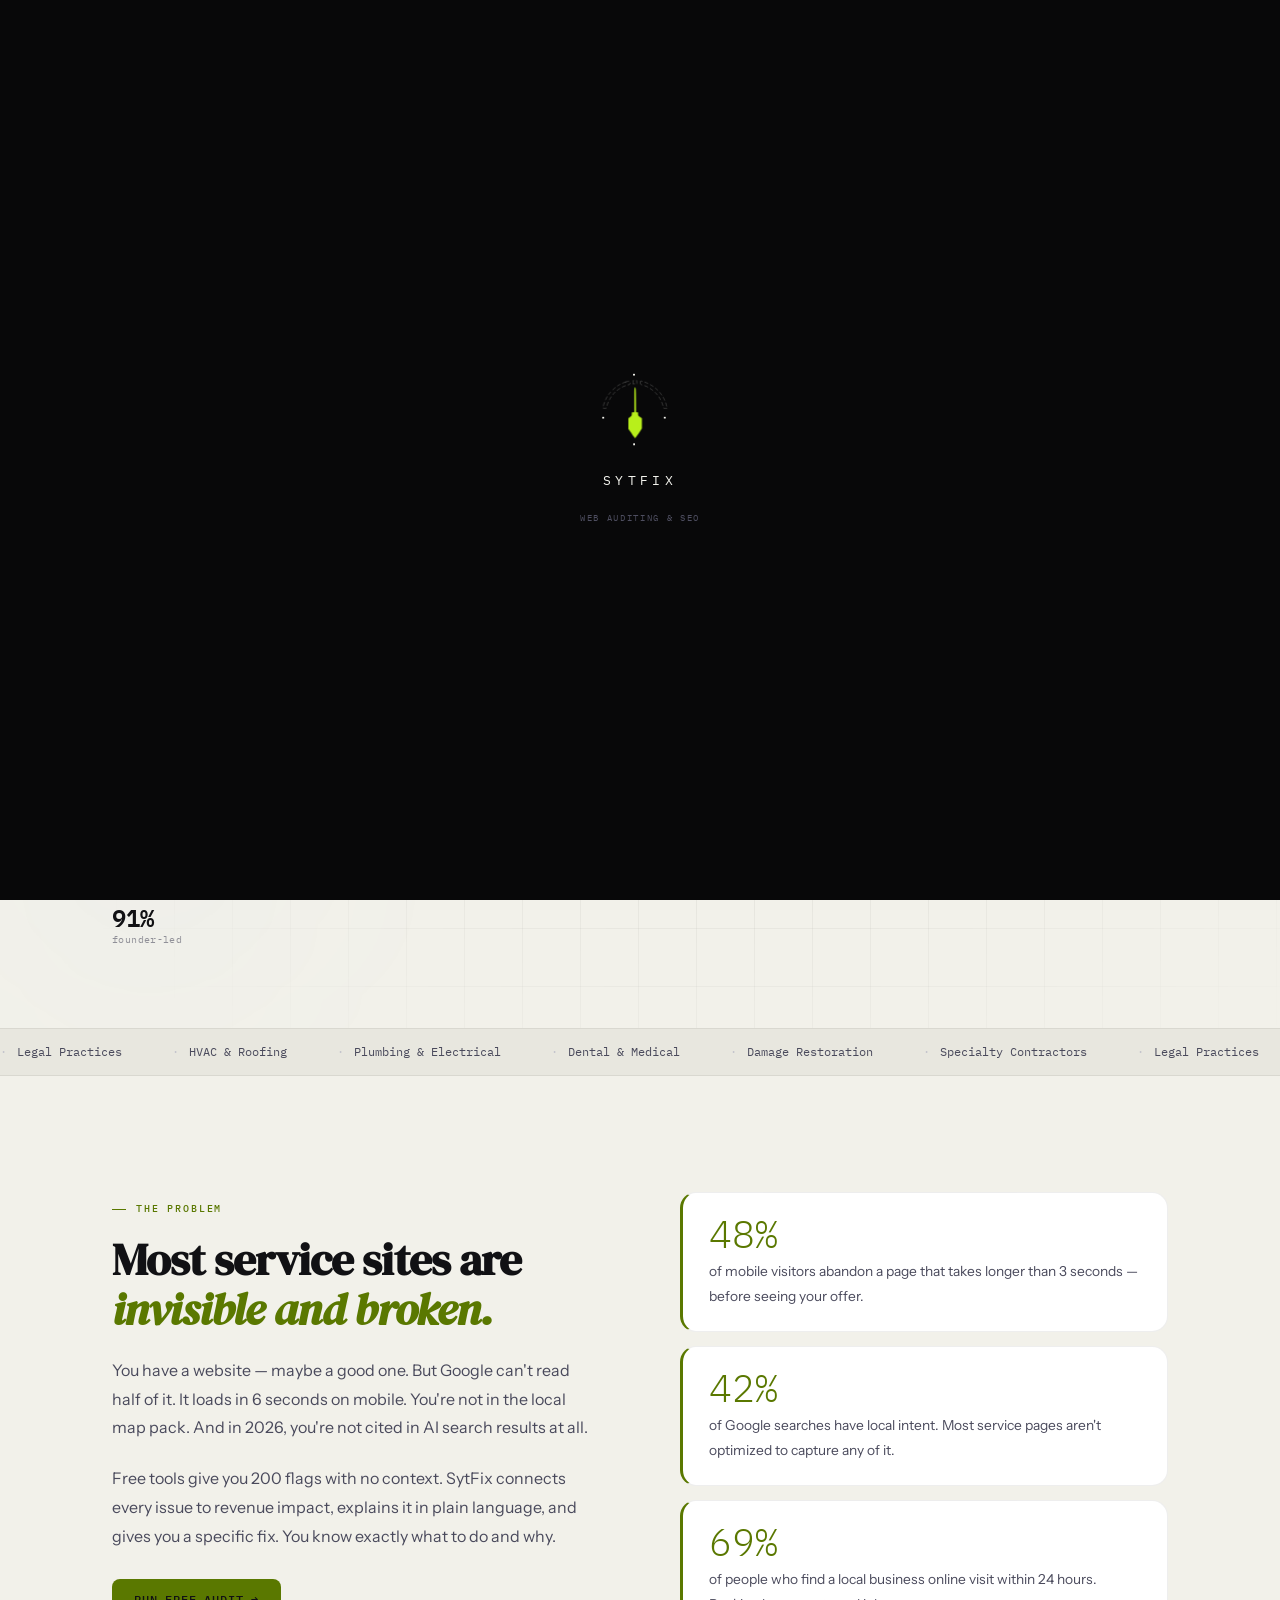
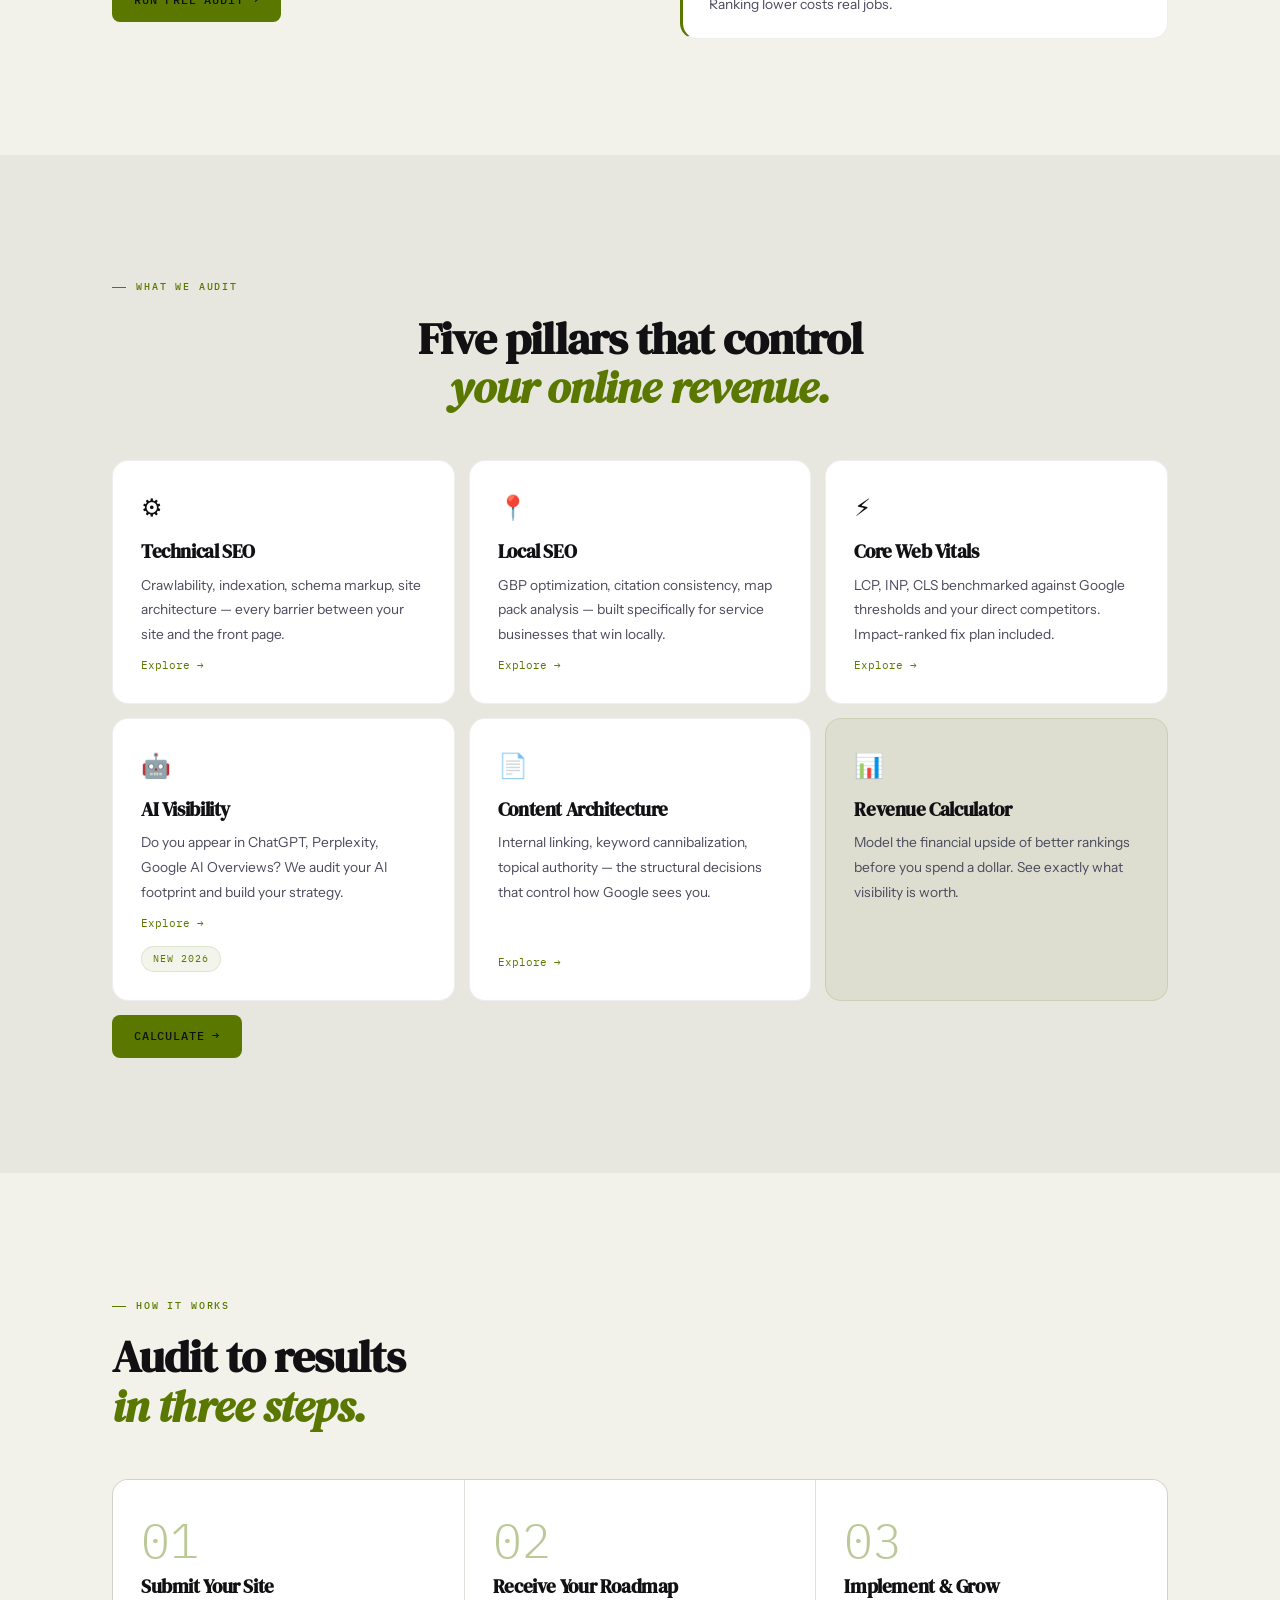
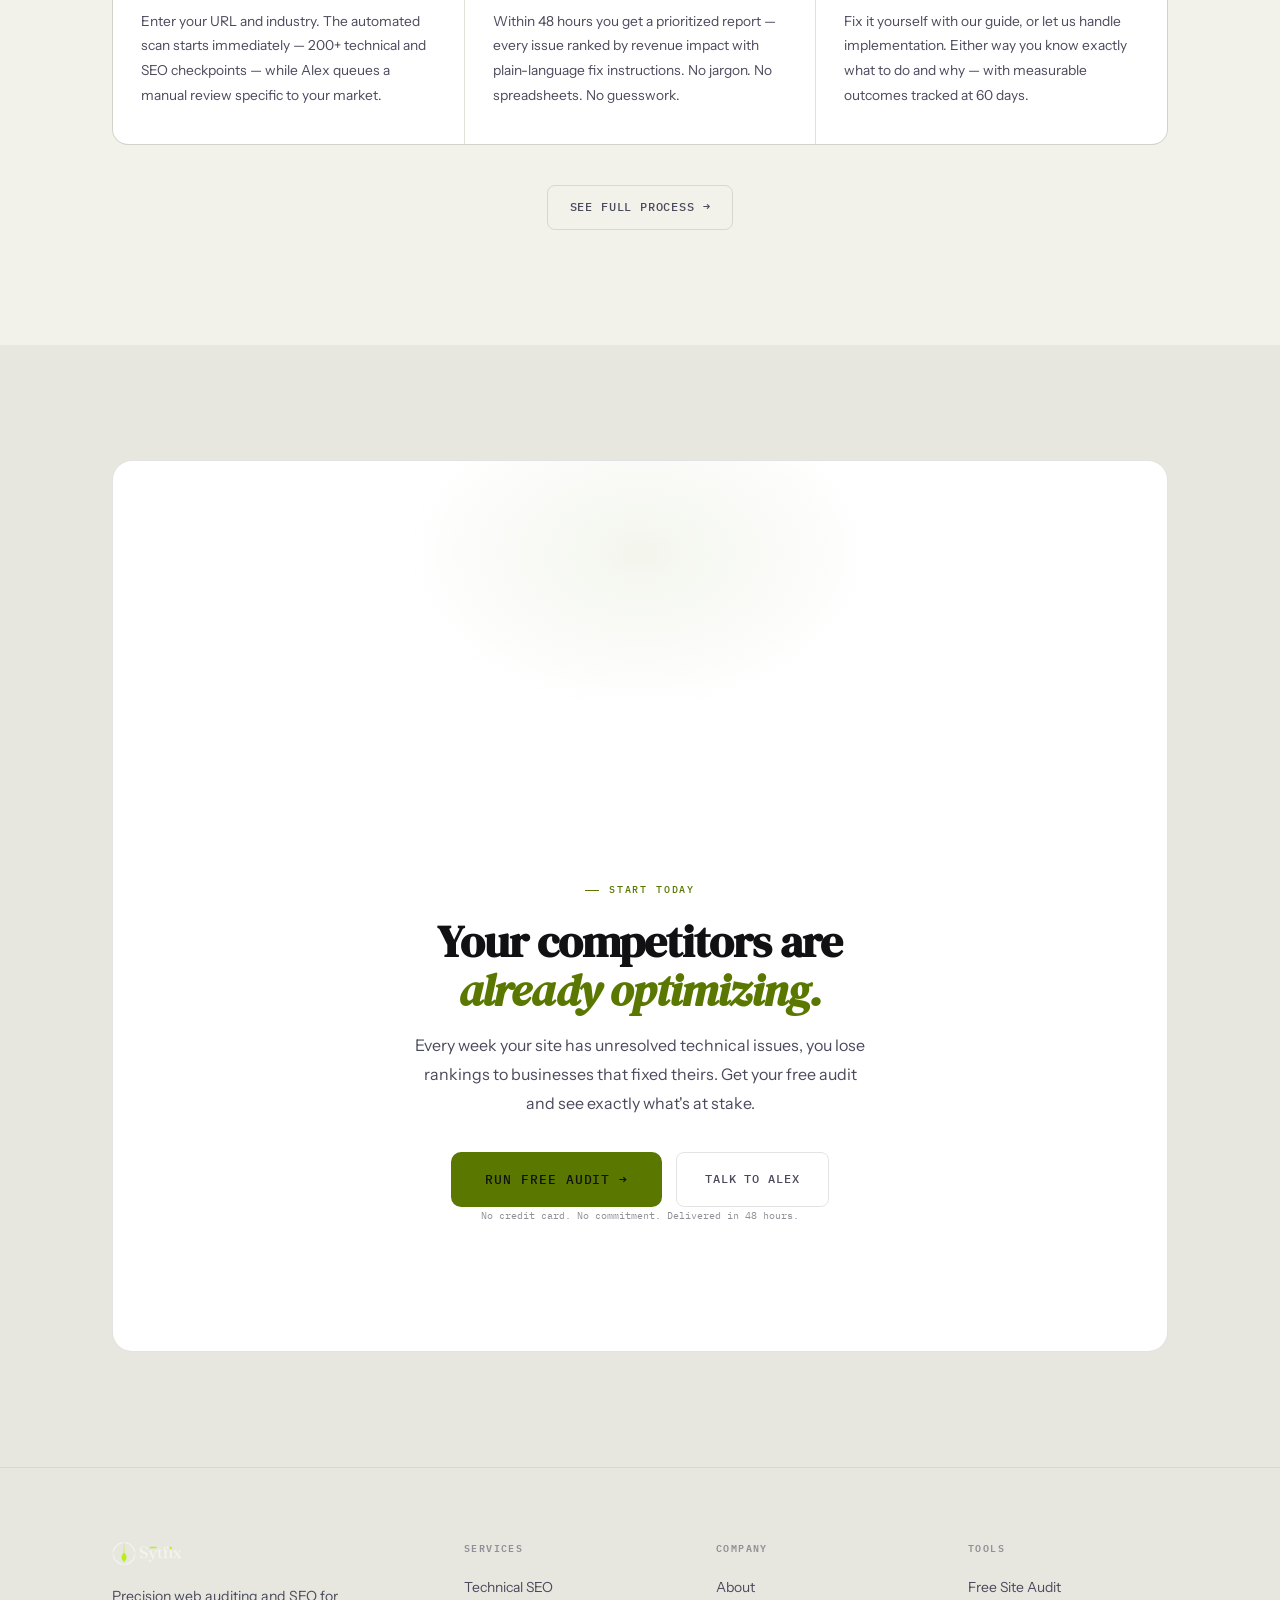
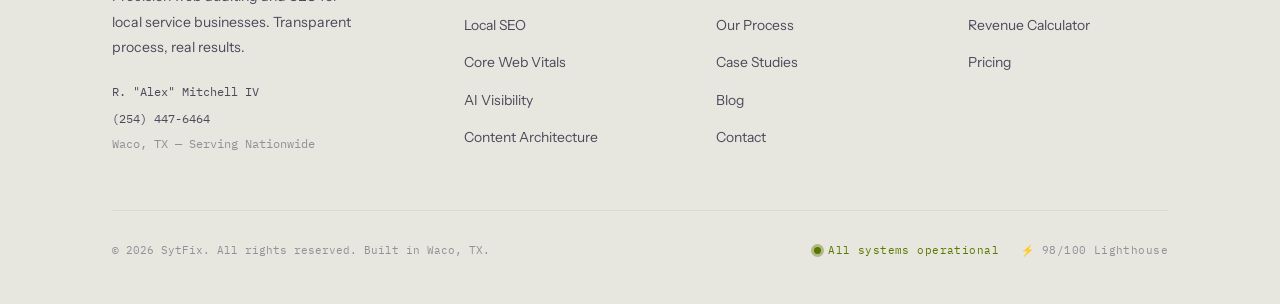
==== index.html @ 52d0ca77 "Deploy SytFix real scanner" ====
<!DOCTYPE html>
<html lang="en" data-theme="dark">
<head>
<meta charset="UTF-8">
<meta name="viewport" content="width=device-width,initial-scale=1">
<meta name="description" content="SytFix finds what's breaking your site and costing you clients. Precision web audits and local SEO for service businesses.">
<meta property="og:title" content="SytFix | Precision Web Auditing & SEO">
<meta property="og:description" content="SytFix finds what's breaking your site and costing you clients. Precision web audits and local SEO for service businesses.">
<meta property="og:type" content="website">
<title>SytFix | Precision Web Auditing & SEO</title>
<link rel="canonical" href="https://sytfix.com/">
<meta property="og:url" content="https://sytfix.com/">
<meta name="twitter:card" content="summary_large_image">
<link rel="icon" href="img/icon.svg" type="image/svg+xml">
<link rel="stylesheet" href="css/main.css?v=20260509">

<script type="application/ld+json">
{
  "@context": "https://schema.org",
  "@type": "ProfessionalService",
  "name": "SytFix",
  "url": "https://sytfix.com/",
  "logo": "https://sytfix.com/img/logo.svg",
  "image": "https://sytfix.com/img/logo.svg",
  "email": "alex@sytfix.com",
  "telephone": "+1-254-447-6464",
  "founder": {"@type":"Person","name":"R. Alex Mitchell IV"},
  "areaServed": [{"@type":"City","name":"Waco"},{"@type":"Country","name":"United States"}],
  "address": {"@type":"PostalAddress","addressLocality":"Waco","addressRegion":"TX","addressCountry":"US"},
  "priceRange": "$$",
  "sameAs": [],
  "knowsAbout": ["Technical SEO", "Core Web Vitals", "Local SEO", "AI search visibility", "Schema markup", "Website audits"],
  "hasOfferCatalog": {
    "@type": "OfferCatalog",
    "name": "SytFix Audit Services",
    "itemListElement": [
      {"@type":"Offer","itemOffered":{"@type":"Service","name":"Technical SEO Audit"}},
      {"@type":"Offer","itemOffered":{"@type":"Service","name":"Local SEO Audit"}},
      {"@type":"Offer","itemOffered":{"@type":"Service","name":"Core Web Vitals Optimization"}},
      {"@type":"Offer","itemOffered":{"@type":"Service","name":"AI Visibility Audit"}}
    ]
  }
}
</script>
</head>
<body>
<div id="sf-loader" aria-hidden="true">
  <svg class="ld-svg" viewBox="75 215 185 175" xmlns="http://www.w3.org/2000/svg">
    <g transform="translate(0,600) scale(0.1,-0.1)">
      <path class="ld-arc" fill="#F4F4EE" d="M1510 3680 l0 -40 45 0 45 0 0 40 0 40 -45 0 -45 0 0 -40z"/>
      <path class="ld-arc" fill="#F4F4EE" d="M1335 3686 c-131 -42 -212 -92 -315 -196 -79 -78 -104 -111 -142 -185 -45 -89 -78 -183 -78 -224 0 -18 6 -21 39 -21 37 0 39 2 46 38 19 106 118 277 204 355 86 78 199 139 309 167 41 10 42 12 42 50 0 48 -5 49 -105 16z"/>
      <path class="ld-arc" fill="#F4F4EE" d="M1682 3669 c3 -41 3 -42 57 -56 139 -35 300 -153 384 -281 47 -71 91 -172 102 -234 7 -37 8 -38 50 -38 l43 0 -13 58 c-62 263 -260 477 -527 568 -97 33 -100 32 -96 -17z"/>
      <rect class="ld-tick" fill="#F4F4EE" x="780" y="2820" width="45" height="40"/>
      <rect class="ld-tick" fill="#F4F4EE" x="2240" y="2821" width="45" height="39"/>
      <rect class="ld-tick" fill="#F4F4EE" x="1510" y="3840" width="45" height="40"/>
      <rect class="ld-tick" fill="#F4F4EE" x="1514" y="2186" width="42" height="46"/>
      <path class="ld-bob" fill="#B8EF1B" d="M1540 3266 l0 -296 -30 0 c-29 0 -30 -2 -30 -44 0 -39 -4 -46 -40 -71 l-40 -28 0 -128 0 -128 76 -108 c41 -59 78 -109 82 -110 4 -1 42 50 85 114 l77 116 0 121 0 121 -45 30 c-41 28 -45 33 -45 73 0 38 -2 42 -25 42 l-25 0 -2 292 c-3 270 -4 293 -20 296 -17 3 -18 -16 -18 -292z"/>
    </g>
  </svg>
  <p class="ld-name">SytFix</p>
  <p class="ld-tag">Web Auditing &amp; SEO</p>
</div>
<div id="sf-bar"></div>
<nav class="nav" role="navigation" aria-label="Main navigation">
  <div class="nav-bg"></div>
  <div class="nav-in">
    <a href="index.html" class="nav-logo" aria-label="SytFix home">
      <img src="img/logo.svg" alt="SytFix" class="nav-logo-img">
    </a>
    <ul class="nav-links" role="list">
      <li><a href="services.html" class="">Services</a></li>
      <li><a href="process.html" class="">Process</a></li>
      <li><a href="case-studies.html" class="">Case Studies</a></li>
      <li><a href="pricing.html" class="">Pricing</a></li>
      <li><a href="blog.html" class="">Blog</a></li>
      <li><a href="about.html" class="">About</a></li>
    </ul>
    <div class="nav-cta">
      <button class="theme-btn" aria-label="Toggle theme">☀</button>
      <a href="audit.html" class="btn btn-p">Free Audit →</a>
      <button class="burger" aria-label="Open menu" aria-expanded="false">
        <span></span><span></span><span></span>
      </button>
    </div>
  </div>
</nav>
<div class="nav-mob" role="menu">
  <a href="services.html">Services</a>
  <a href="process.html">Process</a>
  <a href="case-studies.html">Case Studies</a>
  <a href="pricing.html">Pricing</a>
  <a href="blog.html">Blog</a>
  <a href="about.html">About</a>
  <a href="contact.html">Contact</a>
  <div class="mob-cta">
    <a href="audit.html" class="btn btn-p btn-lg" style="width:100%;justify-content:center">Run Free Audit →</a>
  </div>
</div>

<section class="hero" aria-label="Hero">
  <div class="hero-grid" aria-hidden="true"></div>
  <div class="hero-blobs" aria-hidden="true"><div class="blob blob1"></div><div class="blob blob2"></div></div>
  <div class="wrap">
    <div class="hero-inner">
      <div class="hero-content">
        <div class="hero-kicker reveal">Web Auditing &amp; SEO Optimization</div>
        <h1 class="reveal d1">Your site is losing<br><em data-scramble data-text="clients every day.">clients every day.</em></h1>
        <p class="hero-body reveal d2">SytFix finds the technical failures, ranking gaps, and AI visibility blind spots costing local service businesses clients — then maps every issue directly to lost revenue. No spreadsheets. No jargon. A clear fix roadmap.</p>
        <div class="hero-ctas reveal d3">
          <a href="audit.html" class="btn btn-p btn-xl">Run Free Audit →</a>
          <a href="calculator.html" class="btn btn-g btn-lg">Calculate My ROI</a>
        </div>
        <div class="hero-nudge reveal d3"><span class="dot-live"></span>No credit card &nbsp;·&nbsp; Takes 2 minutes &nbsp;·&nbsp; Real analysis</div>
        <div class="hero-stats reveal d4">
          <div class="stat-item">
            <span class="stat-n" data-counter data-target="200" data-suffix="+">200+</span>
            <span class="stat-l">audit checkpoints</span>
          </div>
          <div class="stat-sep" aria-hidden="true"></div>
          <div class="stat-item"><span class="stat-n">48hr</span><span class="stat-l">report delivery</span></div>
          <div class="stat-sep" aria-hidden="true"></div>
          <div class="stat-item"><span class="stat-n">6</span><span class="stat-l">industries served</span></div>
          <div class="stat-sep" aria-hidden="true"></div>
          <div class="stat-item">
            <span class="stat-n" data-counter data-target="100" data-suffix="%">100%</span>
            <span class="stat-l">founder-led</span>
          </div>
        </div>
      </div>
      <div class="hero-visual">
        <div class="audit-preview-card">
          <div class="apc-label">What we check</div>
          <div class="apc-grid">
            <div class="apc-item"><span class="apc-icon">⚡</span><span>Page speed &amp; Core Web Vitals</span></div>
            <div class="apc-item"><span class="apc-icon">🔍</span><span>Technical SEO &amp; crawlability</span></div>
            <div class="apc-item"><span class="apc-icon">📍</span><span>Local SEO signals</span></div>
            <div class="apc-item"><span class="apc-icon">🤖</span><span>AI search visibility</span></div>
            <div class="apc-item"><span class="apc-icon">🏷</span><span>Schema markup</span></div>
            <div class="apc-item"><span class="apc-icon">📱</span><span>Mobile usability</span></div>
            <div class="apc-item"><span class="apc-icon">🔒</span><span>Security headers</span></div>
            <div class="apc-item"><span class="apc-icon">🗺</span><span>Sitemap &amp; robots.txt</span></div>
          </div>
          <a href="audit.html" class="btn btn-p" style="width:100%;justify-content:center;margin-top:6px">Run your free audit →</a>
        </div>
      </div>
    </div>
  </div>
</section>

<div class="trust-bar" aria-label="Industries served">
  <div class="trust-track" aria-hidden="true">
    <div class="trust-set">
      <span class="trust-item">Legal Practices</span><span class="trust-item">HVAC &amp; Roofing</span>
      <span class="trust-item">Plumbing &amp; Electrical</span><span class="trust-item">Dental &amp; Medical</span>
      <span class="trust-item">Damage Restoration</span><span class="trust-item">Specialty Contractors</span>
    </div>
    <div class="trust-set" aria-hidden="true">
      <span class="trust-item">Legal Practices</span><span class="trust-item">HVAC &amp; Roofing</span>
      <span class="trust-item">Plumbing &amp; Electrical</span><span class="trust-item">Dental &amp; Medical</span>
      <span class="trust-item">Damage Restoration</span><span class="trust-item">Specialty Contractors</span>
    </div>
  </div>
</div>

<section class="section">
  <div class="wrap">
    <div class="problem-grid">
      <div>
        <div class="eyebrow reveal">The Problem</div>
        <h2 class="reveal d1">Most service sites are<br><em>invisible and broken.</em></h2>
        <p class="reveal d2" style="margin:22px 0">You have a website — maybe a good one. But Google can't read half of it. It loads in 6 seconds on mobile. You're not in the local map pack. And in 2026, you're not cited in AI search results at all.</p>
        <p class="reveal d2">Free tools give you 200 flags with no context. SytFix connects every issue to revenue impact, explains it in plain language, and gives you a specific fix. You know exactly what to do and why.</p>
        <a href="audit.html" class="btn btn-p" style="margin-top:28px" class="reveal d3">Run Free Audit →</a>
      </div>
      <div class="prob-stats">
        <div class="stat-card reveal"><span class="stat-big" data-counter data-target="53" data-suffix="%">53%</span><p>of mobile visitors abandon a page that takes longer than 3 seconds — before seeing your offer.</p></div>
        <div class="stat-card reveal d1"><span class="stat-big" data-counter data-target="46" data-suffix="%">46%</span><p>of Google searches have local intent. Most service pages aren't optimized to capture any of it.</p></div>
        <div class="stat-card reveal d2"><span class="stat-big" data-counter data-target="76" data-suffix="%">76%</span><p>of people who find a local business online visit within 24 hours. Ranking lower costs real jobs.</p></div>
      </div>
    </div>
  </div>
</section>

<section class="section section-alt">
  <div class="wrap">
    <div class="eyebrow reveal" style="justify-content:center">What We Audit</div>
    <h2 class="reveal d1" style="text-align:center;max-width:540px;margin:0 auto 48px">Five pillars that control<br><em>your online revenue.</em></h2>
    <div class="svc-grid">
      <a href="services.html#technical" class="svc-card reveal"><div class="svc-icon">⚙</div><h3>Technical SEO</h3><p>Crawlability, indexation, schema markup, site architecture — every barrier between your site and the front page.</p><span class="svc-arrow">Explore →</span></a>
      <a href="services.html#local" class="svc-card reveal d1"><div class="svc-icon">📍</div><h3>Local SEO</h3><p>GBP optimization, citation consistency, map pack analysis — built specifically for service businesses that win locally.</p><span class="svc-arrow">Explore →</span></a>
      <a href="services.html#cwv" class="svc-card reveal d2"><div class="svc-icon">⚡</div><h3>Core Web Vitals</h3><p>LCP, INP, CLS benchmarked against Google thresholds and your direct competitors. Impact-ranked fix plan included.</p><span class="svc-arrow">Explore →</span></a>
      <a href="services.html#ai" class="svc-card reveal d1"><div class="svc-icon">🤖</div><h3>AI Visibility</h3><p>Do you appear in ChatGPT, Perplexity, Google AI Overviews? We audit your AI footprint and build your strategy.</p><span class="svc-arrow">Explore →</span><span class="tag" style="margin-top:4px;width:fit-content">New 2026</span></a>
      <a href="services.html#content" class="svc-card reveal d2"><div class="svc-icon">📄</div><h3>Content Architecture</h3><p>Internal linking, keyword cannibalization, topical authority — the structural decisions that control how Google sees you.</p><span class="svc-arrow">Explore →</span></a>
      <a href="calculator.html" class="svc-card svc-card-cta reveal d3"><div class="svc-icon">📊</div><h3>Revenue Calculator</h3><p>Model the financial upside of better rankings before you spend a dollar. See exactly what visibility is worth.</p><a href="calculator.html" class="btn btn-p" style="margin-top:auto;width:fit-content">Calculate →</a></a>
    </div>
  </div>
</section>

<section class="section">
  <div class="wrap">
    <div class="eyebrow reveal">How It Works</div>
    <h2 class="reveal d1" style="margin-bottom:48px">Audit to results<br><em>in three steps.</em></h2>
    <div class="proc-grid">
      <div class="proc-step reveal"><div class="proc-n">01</div><h3>Submit Your Site</h3><p>Enter your URL and industry. The automated scan starts immediately — 200+ technical and SEO checkpoints — while Alex queues a manual review specific to your market.</p></div>
      <div class="proc-step reveal d1"><div class="proc-n">02</div><h3>Receive Your Roadmap</h3><p>Within 48 hours you get a prioritized report — every issue ranked by revenue impact with plain-language fix instructions. No jargon. No spreadsheets. No guesswork.</p></div>
      <div class="proc-step reveal d2"><div class="proc-n">03</div><h3>Implement &amp; Grow</h3><p>Fix it yourself with our guide, or let us handle implementation. Either way you know exactly what to do and why — with measurable outcomes tracked at 60 days.</p></div>
    </div>
    <div style="text-align:center;margin-top:40px"><a href="process.html" class="btn btn-g reveal">See Full Process →</a></div>
  </div>
</section>

<section class="section section-alt">
  <div class="wrap">
    <div class="cta-block reveal">
      <div class="cta-glow" aria-hidden="true"></div>
      <div class="eyebrow" style="justify-content:center">Start Today</div>
      <h2>Your competitors are<br><em>already optimizing.</em></h2>
      <p>Every week your site has unresolved technical issues, you lose rankings to businesses that fixed theirs. Get your free audit and see exactly what's at stake.</p>
      <div class="cta-btns">
        <a href="audit.html" class="btn btn-p btn-xl">Run Free Audit →</a>
        <a href="contact.html" class="btn btn-g btn-lg">Talk to Alex</a>
      </div>
      <p class="cta-fine">No credit card. No commitment. Delivered in 48 hours.</p>
    </div>
  </div>
</section>
<footer class="footer">
  <div class="wrap">
    <div class="footer-grid">
      <div>
        <img src="img/logo.svg" alt="SytFix" class="footer-logo">
        <p class="footer-tagline">Precision web auditing and SEO for local service businesses. Transparent process, real results.</p>
        <div class="footer-contact">
          <span>R. "Alex" Mitchell IV</span>
          <a href="tel:2544476464">(254) 447-6464</a>
          <span style="font-size:.72rem;color:var(--t3)">Waco, TX — Serving Nationwide</span>
        </div>
      </div>
      <div class="footer-col">
        <h5>Services</h5>
        <ul>
          <li><a href="services.html#technical">Technical SEO</a></li>
          <li><a href="services.html#local">Local SEO</a></li>
          <li><a href="services.html#cwv">Core Web Vitals</a></li>
          <li><a href="services.html#ai">AI Visibility</a></li>
          <li><a href="services.html#content">Content Architecture</a></li>
        </ul>
      </div>
      <div class="footer-col">
        <h5>Company</h5>
        <ul>
          <li><a href="about.html">About</a></li>
          <li><a href="process.html">Our Process</a></li>
          <li><a href="case-studies.html">Case Studies</a></li>
          <li><a href="blog.html">Blog</a></li>
          <li><a href="contact.html">Contact</a></li>
        </ul>
      </div>
      <div class="footer-col">
        <h5>Tools</h5>
        <ul>
          <li><a href="audit.html">Free Site Audit</a></li>
          <li><a href="calculator.html">Revenue Calculator</a></li>
          <li><a href="pricing.html">Pricing</a></li>
        </ul>
      </div>
    </div>
    <div class="footer-bottom">
      <p class="footer-copy">© 2026 SytFix. All rights reserved. Built in Waco, TX.</p>
      <div class="footer-badges">
        <span class="footer-badge footer-badge-live"><span class="dot-live"></span> All systems operational</span>
        <span class="footer-badge">⚡ 98/100 Lighthouse</span>
      </div>
    </div>
  </div>
</footer>
<script src="js/app.js?v=20260509"></script>
</body>
</html>
---- css/main.css ----
/* ═══════════════════════════════════════════════════════
   SYTFIX — main.css  |  Complete design system
   ═══════════════════════════════════════════════════════ */
@import url('https://fonts.googleapis.com/css2?family=DM+Serif+Display:ital@0;1&family=IBM+Plex+Mono:wght@300;400;500;600&family=Instrument+Sans:wght@400;500;600&display=swap');

/* ── Variables ── */
:root {
  --bg:        #080809;
  --bg2:       #0d0d10;
  --bg3:       #121215;
  --surf:      #17171c;
  --surf2:     #1c1c22;
  --border:    rgba(255,255,255,0.055);
  --border2:   rgba(255,255,255,0.10);
  --border3:   rgba(255,255,255,0.19);
  --t:         #f1eee8;
  --t2:        #8a8a9c;
  --t3:        #4e4e60;
  --t4:        #2a2a35;
  --lime:      #B8EF1B;
  --lime2:     #a2d118;
  --lime3:     #8cb614;
  --lime-d:    rgba(184,239,27,0.06);
  --lime-d2:   rgba(184,239,27,0.13);
  --lime-glow: rgba(184,239,27,0.22);
  --cream:     #F4F4EE;
  --serif:     'DM Serif Display', Georgia, serif;
  --mono:      'IBM Plex Mono', 'Courier New', monospace;
  --sans:      'Instrument Sans', system-ui, -apple-system, sans-serif;
  --max:       1160px;
  --nav-h:     66px;
  --pad:       clamp(80px,9vw,132px);
  --gtr:       clamp(18px,4.5vw,52px);
  --r:         8px;
  --r2:        16px;
  --ease:      cubic-bezier(0.16,1,0.3,1);
  --spring:    cubic-bezier(0.34,1.56,0.64,1);
}
[data-theme="light"] {
  --bg:        #f2f1ea;
  --bg2:       #e8e7df;
  --bg3:       #dddcd3;
  --surf:      #ffffff;
  --surf2:     #f2f1e9;
  --border:    rgba(0,0,0,0.065);
  --border2:   rgba(0,0,0,0.11);
  --border3:   rgba(0,0,0,0.20);
  --t:         #111114;
  --t2:        #4a4a5c;
  --t3:        #909098;
  --t4:        #c4c4cc;
  --lime:      #5a7800;
  --lime2:     #496300;
  --lime3:     #384e00;
  --lime-d:    rgba(90,120,0,0.07);
  --lime-d2:   rgba(90,120,0,0.13);
  --lime-glow: rgba(90,120,0,0.12);
  --cream:     #111114;
}

/* ── Reset ── */
*,*::before,*::after{box-sizing:border-box;margin:0;padding:0}
html{font-size:16px;scroll-behavior:smooth;-webkit-text-size-adjust:100%}
body{font-family:var(--sans);background:var(--bg);color:var(--t);line-height:1.6;
  -webkit-font-smoothing:antialiased;overflow-x:hidden;transition:background .45s ease,color .45s ease}
img,svg{max-width:100%;display:block}
a{color:inherit;text-decoration:none}
button{cursor:pointer;border:none;background:none;font:inherit;color:inherit}
ul,ol{list-style:none}
input,select,textarea{font:inherit}

/* ── Grain overlay ── */
body::after{content:'';position:fixed;inset:0;pointer-events:none;z-index:9000;
  opacity:.32;mix-blend-mode:overlay;
  background-image:url("data:image/svg+xml,%3Csvg xmlns='http://www.w3.org/2000/svg' width='200' height='200'%3E%3Cfilter id='n'%3E%3CfeTurbulence type='fractalNoise' baseFrequency='.9' numOctaves='4' stitchTiles='stitch'/%3E%3C/filter%3E%3Crect width='100%25' height='100%25' filter='url(%23n)' opacity='.04'/%3E%3C/svg%3E")}

/* ── Loader ── */
#sf-loader{position:fixed;inset:0;background:#080809;z-index:9999;
  display:flex;flex-direction:column;align-items:center;justify-content:center;gap:18px;
  transition:opacity .5s ease,visibility .5s ease}
#sf-loader.out{opacity:0;visibility:hidden;pointer-events:none}
.ld-svg{width:78px;height:78px}
.ld-arc{fill:none;stroke:#F4F4EE;stroke-width:5;stroke-linecap:square;
  stroke-dasharray:72;stroke-dashoffset:72;opacity:0;animation:ldArc .4s var(--ease) forwards}
.ld-arc:nth-child(1){animation-delay:.10s}
.ld-arc:nth-child(2){animation-delay:.22s}
.ld-arc:nth-child(3){animation-delay:.34s}
.ld-tick{opacity:0;animation:ldFade .15s ease .5s forwards}
.ld-bob{opacity:0;animation:ldDrop .55s var(--spring) .6s forwards}
@keyframes ldArc{to{stroke-dashoffset:0;opacity:1}}
@keyframes ldFade{to{opacity:1}}
@keyframes ldDrop{from{opacity:0;transform:translateY(-16px)}to{opacity:1;transform:none}}
.ld-name{font-family:var(--mono);font-size:.82rem;letter-spacing:.34em;text-transform:uppercase;
  color:#F4F4EE;opacity:0;transform:translateY(5px);animation:ldRise .4s ease 1.05s forwards}
.ld-tag{font-family:var(--mono);font-size:.58rem;letter-spacing:.18em;text-transform:uppercase;
  color:#4e4e60;opacity:0;animation:ldRise .35s ease 1.18s forwards}
@keyframes ldRise{to{opacity:1;transform:none}}

/* ── Scroll bar ── */
#sf-bar{position:fixed;top:0;left:0;width:0%;height:2px;background:var(--lime);
  z-index:9998;box-shadow:0 0 10px var(--lime-glow);transition:width .04s linear;pointer-events:none}

/* ── Custom cursor ── */
.sf-dot,.sf-ring{position:fixed;border-radius:50%;pointer-events:none;
  top:0;left:0;opacity:0;transition:opacity .3s ease;will-change:transform}
.sf-dot{width:6px;height:6px;background:var(--lime);margin:-3px 0 0 -3px;z-index:8999;
  transition:opacity .3s,width .15s,height .15s}
.sf-ring{width:34px;height:34px;border:1.5px solid rgba(184,239,27,.35);margin:-17px 0 0 -17px;z-index:8998;
  transition:opacity .3s,width .2s var(--ease),height .2s var(--ease),border-color .2s,background .2s}
.sf-dot.on,.sf-ring.on{opacity:1}
.sf-ring.hv{width:50px;height:50px;border-color:var(--lime);background:rgba(184,239,27,.04)}
.sf-dot.hv{width:4px;height:4px;opacity:.5}
@media(pointer:fine){body,a,button,.btn,input,select,textarea,label,.card,.svc-card,.blog-card,.price-card{cursor:none}}
@media(pointer:coarse){.sf-dot,.sf-ring{display:none}}

/* ── Nav ── */
.nav{position:fixed;top:0;left:0;right:0;height:var(--nav-h);z-index:500}
.nav-bg{position:absolute;inset:0;background:rgba(8,8,9,.84);
  backdrop-filter:blur(22px) saturate(160%);-webkit-backdrop-filter:blur(22px) saturate(160%);
  border-bottom:1px solid var(--border);transition:background .3s ease,box-shadow .3s ease}
[data-theme=light] .nav-bg{background:rgba(242,241,234,.9)}
.nav.scrolled .nav-bg{box-shadow:0 1px 30px rgba(0,0,0,.2)}
.nav-in{position:relative;z-index:1;max-width:var(--max);margin:0 auto;padding:0 var(--gtr);
  height:100%;display:flex;align-items:center;justify-content:space-between;gap:18px}
.nav-logo{display:flex;align-items:center;flex-shrink:0;transition:opacity .2s}
.nav-logo:hover{opacity:.85}
.nav-logo img{height:30px;width:auto;transition:transform .45s var(--spring)}
.nav-logo:hover img{transform:scale(1.04)}
.nav-links{display:flex;align-items:center;gap:2px}
.nav-links a{font-family:var(--mono);font-size:.7rem;letter-spacing:.07em;text-transform:uppercase;
  color:var(--t2);padding:6px 12px;border-radius:var(--r);transition:color .15s,background .15s}
.nav-links a:hover,.nav-links a.active{color:var(--t);background:var(--surf)}
.nav-cta{display:flex;align-items:center;gap:10px;flex-shrink:0}
.theme-btn{width:34px;height:34px;border-radius:50%;border:1px solid var(--border2);
  color:var(--t3);display:flex;align-items:center;justify-content:center;font-size:.84rem;
  transition:color .15s,border-color .15s,background .15s}
.theme-btn:hover{color:var(--lime);border-color:var(--lime-d2);background:var(--lime-d)}
.burger{display:none;flex-direction:column;justify-content:center;gap:5px;
  width:36px;height:36px;padding:0 8px;border:1px solid var(--border2);border-radius:var(--r);
  transition:border-color .15s}
.burger:hover{border-color:var(--border3)}
.burger span{width:100%;height:1.5px;background:var(--t2);border-radius:2px;display:block;
  transition:transform .3s var(--ease),opacity .2s ease}
.burger.open span:nth-child(1){transform:translateY(6.5px) rotate(45deg)}
.burger.open span:nth-child(2){opacity:0;transform:scaleX(0)}
.burger.open span:nth-child(3){transform:translateY(-6.5px) rotate(-45deg)}
.nav-mob{display:none;position:fixed;top:var(--nav-h);left:0;right:0;bottom:0;
  background:var(--bg2);border-top:1px solid var(--border);
  padding:24px var(--gtr) 40px;flex-direction:column;gap:0;
  overflow-y:auto;z-index:499;animation:mobSlide .28s var(--ease)}
.nav-mob.open{display:flex}
@keyframes mobSlide{from{opacity:0;transform:translateY(-6px)}to{opacity:1;transform:none}}
.nav-mob a{font-family:var(--mono);font-size:.88rem;letter-spacing:.05em;text-transform:uppercase;
  color:var(--t2);padding:16px 0;border-bottom:1px solid var(--border);transition:color .15s}
.nav-mob a:last-of-type{border-bottom:none}
.nav-mob a:hover{color:var(--t)}
.nav-mob .mob-cta{margin-top:28px}

/* ── Buttons ── */
.btn{display:inline-flex;align-items:center;gap:8px;padding:12px 22px;border-radius:var(--r);
  font-family:var(--mono);font-size:.74rem;font-weight:500;letter-spacing:.07em;text-transform:uppercase;
  white-space:nowrap;flex-shrink:0;position:relative;overflow:hidden;
  transition:transform .45s var(--spring),box-shadow .2s ease,background .15s,border-color .15s,color .15s}
.btn::before{content:'';position:absolute;inset:0;
  background:linear-gradient(90deg,transparent,rgba(255,255,255,.13),transparent);
  transform:translateX(-100%);transition:transform .5s ease}
.btn:hover::before{transform:translateX(100%)}
.btn-p{background:var(--lime);color:#080809}
.btn-p:hover{background:var(--lime2);box-shadow:0 0 30px var(--lime-glow)}
[data-theme=light] .btn-p{color:#111114}
.btn-g{border:1px solid var(--border2);color:var(--t2)}
.btn-g:hover{border-color:var(--border3);color:var(--t);background:var(--surf)}
.btn-lg{padding:14px 28px;font-size:.78rem}
.btn-xl{padding:17px 34px;font-size:.82rem;border-radius:10px}

/* ── Layout ── */
.wrap{max-width:var(--max);margin:0 auto;padding:0 var(--gtr)}
.section{padding:var(--pad) 0}
.section-alt{background:var(--bg2)}

/* ── Eyebrow ── */
.eyebrow{display:inline-flex;align-items:center;gap:10px;font-family:var(--mono);
  font-size:.64rem;font-weight:500;letter-spacing:.18em;text-transform:uppercase;
  color:var(--lime);margin-bottom:18px}
.eyebrow::before{content:'';width:14px;height:1px;background:currentColor;flex-shrink:0}

/* ── Typography ── */
h1,h2,h3{font-family:var(--serif);line-height:1.1;letter-spacing:-.02em}
h4{font-family:var(--mono);line-height:1.4;letter-spacing:.02em}
h1{font-size:clamp(2.4rem,5.5vw,4.8rem)}
h2{font-size:clamp(1.85rem,3.5vw,3.1rem)}
h3{font-size:clamp(1.18rem,2vw,1.65rem)}
p{color:var(--t2);line-height:1.8}
em{font-style:italic;color:var(--lime)}

/* ── Cards ── */
.card{background:var(--surf);border:1px solid var(--border);border-radius:var(--r2);padding:30px;
  transition:border-color .2s,transform .3s var(--ease),box-shadow .3s ease}
.card:hover{border-color:var(--border2);transform:translateY(-3px);box-shadow:0 12px 40px rgba(0,0,0,.28)}

/* ── Tag ── */
.tag{display:inline-flex;align-items:center;padding:4px 11px;border-radius:100px;
  background:var(--lime-d);border:1px solid var(--lime-d2);
  font-family:var(--mono);font-size:.62rem;letter-spacing:.1em;text-transform:uppercase;color:var(--lime)}

/* ── Divider ── */
.divider{border:none;border-top:1px solid var(--border)}

/* ── Pulse dot ── */
.dot-live{display:inline-block;width:7px;height:7px;border-radius:50%;background:var(--lime);
  position:relative;flex-shrink:0}
.dot-live::after{content:'';position:absolute;inset:-3px;border-radius:50%;
  background:var(--lime);opacity:.4;animation:dotPulse 1.9s ease-out infinite}
@keyframes dotPulse{0%{transform:scale(1);opacity:.4}75%,100%{transform:scale(2.5);opacity:0}}

/* ── Form elements ── */
.f-label{display:block;font-family:var(--mono);font-size:.67rem;letter-spacing:.1em;
  text-transform:uppercase;color:var(--t3);margin-bottom:8px}
.f-input,.f-select,.f-ta{width:100%;background:var(--bg3);border:1px solid var(--border2);
  border-radius:var(--r);padding:12px 16px;color:var(--t);font-size:.92rem;
  transition:border-color .15s,box-shadow .15s;-webkit-appearance:none;appearance:none}
.f-input::placeholder,.f-ta::placeholder{color:var(--t3)}
.f-input:focus,.f-select:focus,.f-ta:focus{outline:none;border-color:var(--lime);box-shadow:0 0 0 3px var(--lime-d2)}
.f-ta{resize:vertical;min-height:120px;line-height:1.6}
.f-group{margin-bottom:20px}

/* ── Reveal ── */
.reveal{opacity:0;transform:translateY(22px);
  transition:opacity .65s var(--ease),transform .65s var(--ease)}
.reveal.in{opacity:1;transform:none}
.d1{transition-delay:.07s}.d2{transition-delay:.14s}.d3{transition-delay:.21s}
.d4{transition-delay:.28s}.d5{transition-delay:.35s}

/* ── Page header ── */
.ph{padding:calc(var(--nav-h) + 80px) 0 80px;background:var(--bg2);
  border-bottom:1px solid var(--border);position:relative;overflow:hidden}
.ph::before{content:'';position:absolute;inset:0;pointer-events:none;
  background-image:linear-gradient(var(--border) 1px,transparent 1px),
    linear-gradient(90deg,var(--border) 1px,transparent 1px);
  background-size:54px 54px;
  mask-image:radial-gradient(ellipse 65% 100% at 8% 50%,black 10%,transparent 80%);
  -webkit-mask-image:radial-gradient(ellipse 65% 100% at 8% 50%,black 10%,transparent 80%)}
.ph>.wrap{position:relative;z-index:1}
.ph h1{max-width:700px;margin-bottom:20px}
.ph-lead{font-size:1.04rem;max-width:530px}

/* ── Footer ── */
.footer{background:var(--bg2);border-top:1px solid var(--border);padding:72px 0 44px}
.footer-grid{display:grid;grid-template-columns:1.5fr 1fr 1fr 1fr;gap:52px;margin-bottom:56px}
.footer-logo{height:26px;width:auto;margin-bottom:18px}
.footer-tagline{font-size:.88rem;max-width:248px;margin-bottom:22px}
.footer-contact{display:flex;flex-direction:column;gap:7px}
.footer-contact a,.footer-contact span{font-family:var(--mono);font-size:.76rem;color:var(--t2);transition:color .15s}
.footer-contact a:hover{color:var(--t)}
.footer-col h5{font-family:var(--mono);font-size:.62rem;font-weight:600;letter-spacing:.14em;
  text-transform:uppercase;color:var(--t3);margin-bottom:18px}
.footer-col ul{display:flex;flex-direction:column;gap:12px}
.footer-col a{font-size:.87rem;color:var(--t2);transition:color .15s}
.footer-col a:hover{color:var(--t)}
.footer-bottom{display:flex;align-items:center;justify-content:space-between;
  padding-top:30px;border-top:1px solid var(--border);gap:16px;flex-wrap:wrap}
.footer-copy{font-family:var(--mono);font-size:.69rem;color:var(--t3)}
.footer-badges{display:flex;align-items:center;gap:22px;flex-wrap:wrap}
.footer-badge{display:inline-flex;align-items:center;gap:7px;
  font-family:var(--mono);font-size:.66rem;color:var(--t3);letter-spacing:.04em}
.footer-badge-live{color:var(--lime)}

/* ── Hero ── */
.hero{min-height:100svh;display:flex;align-items:center;padding-top:var(--nav-h);
  position:relative;overflow:hidden}
.hero-grid{position:absolute;inset:0;pointer-events:none;
  background-image:linear-gradient(var(--border) 1px,transparent 1px),
    linear-gradient(90deg,var(--border) 1px,transparent 1px);
  background-size:58px 58px;
  mask-image:radial-gradient(ellipse 80% 85% at 58% 50%,black 25%,transparent 80%);
  -webkit-mask-image:radial-gradient(ellipse 80% 85% at 58% 50%,black 25%,transparent 80%)}
.hero-blobs{position:absolute;inset:0;pointer-events:none;overflow:hidden}
.blob{position:absolute;border-radius:50%;filter:blur(90px);will-change:transform}
.blob1{width:660px;height:660px;top:-160px;right:-120px;
  background:radial-gradient(circle,rgba(184,239,27,.055),transparent 70%);
  animation:bf1 20s ease-in-out infinite alternate}
.blob2{width:460px;height:460px;bottom:-60px;left:-80px;
  background:radial-gradient(circle,rgba(100,160,255,.032),transparent 70%);
  animation:bf2 26s ease-in-out infinite alternate}
@keyframes bf1{0%{transform:translate(0,0)}100%{transform:translate(28px,-22px) scale(1.05)}}
@keyframes bf2{0%{transform:translate(0,0)}100%{transform:translate(-20px,16px)}}
.hero-inner{display:grid;grid-template-columns:1fr 1fr;gap:64px;align-items:center;
  padding:80px 0;position:relative;z-index:1;width:100%}
.hero-content{display:flex;flex-direction:column}
.hero-kicker{font-family:var(--mono);font-size:.76rem;letter-spacing:.12em;text-transform:uppercase;
  color:var(--lime);margin-bottom:20px;display:inline-flex;align-items:center;gap:10px}
.hero-kicker::before{content:'';width:16px;height:1px;background:currentColor;flex-shrink:0}
.hero h1{margin-bottom:22px}
.hero-body{font-size:1.07rem;max-width:460px;color:var(--t2);line-height:1.8;margin-bottom:34px}
.hero-ctas{display:flex;gap:14px;flex-wrap:wrap;margin-bottom:14px}
.hero-nudge{font-family:var(--mono);font-size:.65rem;color:var(--t3);letter-spacing:.05em;
  display:flex;align-items:center;gap:8px;margin-bottom:42px}
.hero-stats{display:flex;align-items:center;gap:26px;padding-top:34px;
  border-top:1px solid var(--border);flex-wrap:wrap}
.stat-item{display:flex;flex-direction:column;gap:3px}
.stat-n{font-family:var(--mono);font-size:1.5rem;font-weight:600;color:var(--t);line-height:1}
.stat-l{font-family:var(--mono);font-size:.6rem;color:var(--t3);letter-spacing:.04em}
.stat-sep{width:1px;height:30px;background:var(--border2);flex-shrink:0}

/* ── Terminal card ── */
.hero-visual{display:flex;justify-content:center;align-items:center}
/* Clean score card replaces busy terminal */
.score-card{
  background:var(--surf);border:1px solid var(--border2);border-radius:20px;
  padding:40px 36px;width:100%;max-width:360px;
  box-shadow:0 32px 80px rgba(0,0,0,.45);
  position:relative;overflow:hidden;
}
.score-card::before{
  content:'';position:absolute;top:0;left:0;right:0;height:1px;
  background:linear-gradient(90deg,transparent,var(--lime-d2),transparent);
}
.score-card__label{
  font-family:var(--mono);font-size:.68rem;letter-spacing:.12em;
  text-transform:uppercase;color:var(--t3);margin-bottom:28px;
  display:flex;align-items:center;gap:8px;
}
.score-card__label::before{content:'';width:20px;height:1px;background:var(--lime);opacity:.5}
.score-card__ring-wrap{
  display:flex;flex-direction:column;align-items:center;margin-bottom:32px;
  position:relative;
}
.t-ring-wrap{width:140px;height:140px;position:relative;flex-shrink:0}
.t-ring-svg{width:100%;height:100%}
.t-ring-track{fill:none;stroke:var(--border2);stroke-width:7}
.t-ring-fill{fill:none;stroke:var(--lime);stroke-width:7;stroke-linecap:round;
  stroke-dasharray:380;stroke-dashoffset:380;
  transform:rotate(-90deg);transform-origin:50% 50%;
  transition:stroke-dashoffset 1.4s cubic-bezier(.16,1,.3,1)}
.t-ring-over{position:absolute;inset:0;display:flex;flex-direction:column;
  align-items:center;justify-content:center;gap:2px}
.t-score-val{font-family:var(--mono);font-size:2.8rem;font-weight:600;color:var(--t);line-height:1}
.t-score-den{font-family:var(--mono);font-size:.7rem;color:var(--t3)}
.score-card__title{
  font-family:var(--mono);font-size:.78rem;color:var(--t2);
  margin-top:12px;letter-spacing:.04em;
}
.score-card__divider{width:100%;height:1px;background:var(--border);margin-bottom:20px}
.score-card__checks{display:flex;flex-direction:column;gap:10px}
.score-check{
  display:flex;align-items:center;gap:12px;
  font-family:var(--mono);font-size:.72rem;
  padding:9px 12px;border-radius:8px;
  background:var(--bg2);border:1px solid var(--border);
  opacity:0;transform:translateX(8px);
  transition:opacity .35s ease,transform .35s ease;
}
.score-check.in{opacity:1;transform:none}
.sc-dot{width:8px;height:8px;border-radius:50%;flex-shrink:0}
.sc-dot--c{background:#ff7070}
.sc-dot--w{background:#ffc233}
.sc-dot--p{background:#3dd6c0}
.sc-text{color:var(--t2)}

/* ── Trust marquee ── */
.trust-bar{border-top:1px solid var(--border);border-bottom:1px solid var(--border);
  padding:14px 0;overflow:hidden;background:var(--bg2)}
.trust-track{display:flex;width:max-content;animation:marquee 28s linear infinite}
.trust-track:hover{animation-play-state:paused}
.trust-set{display:flex;gap:50px;padding-right:50px}
.trust-item{display:inline-flex;align-items:center;gap:10px;
  font-family:var(--mono);font-size:.73rem;color:var(--t2);white-space:nowrap}
.trust-item::before{content:'·';color:var(--t4)}
@keyframes marquee{from{transform:translateX(0)}to{transform:translateX(-50%)}}

/* ── Problem section ── */
.problem-grid{display:grid;grid-template-columns:1fr 1fr;gap:80px;align-items:start}
.prob-stats{display:flex;flex-direction:column;gap:14px}
.stat-card{background:var(--surf);border:1px solid var(--border);border-left:3px solid var(--lime);
  border-radius:var(--r2);padding:22px 26px;transition:transform .25s var(--ease)}
.stat-card:hover{transform:translateX(5px)}
.stat-big{font-family:var(--mono);font-size:2.4rem;font-weight:300;color:var(--lime);
  display:block;margin-bottom:6px;line-height:1}
.stat-card p{font-size:.86rem}

/* ── Services grid ── */
.svc-grid{display:grid;grid-template-columns:repeat(3,1fr);gap:14px}
.svc-card{background:var(--surf);border:1px solid var(--border);border-radius:var(--r2);
  padding:28px;display:flex;flex-direction:column;gap:10px;position:relative;overflow:hidden;
  transition:border-color .2s,transform .3s var(--ease),box-shadow .3s ease}
.svc-card::before{content:'';position:absolute;inset:0;opacity:0;
  background:linear-gradient(135deg,var(--lime-d) 0%,transparent 55%);transition:opacity .3s ease}
.svc-card:hover{border-color:var(--border2);transform:translateY(-4px);box-shadow:0 18px 52px rgba(0,0,0,.24)}
.svc-card:hover::before{opacity:1}
.svc-icon{font-size:1.5rem;margin-bottom:4px;position:relative}
.svc-card h3{font-family:var(--serif);font-size:1.2rem;position:relative}
.svc-card p{font-size:.86rem;flex:1;position:relative}
.svc-arrow{font-family:var(--mono);font-size:.7rem;color:var(--lime);margin-top:auto;
  position:relative;transition:letter-spacing .25s ease}
.svc-card:hover .svc-arrow{letter-spacing:.09em}
.svc-card-cta{border-color:var(--lime-d2);background:var(--lime-d)}
.svc-card-cta::before{display:none}

/* ── Process ── */
.proc-grid{display:grid;grid-template-columns:repeat(3,1fr);
  border:1px solid var(--border);border-radius:var(--r2);overflow:hidden;gap:1px;background:var(--border)}
.proc-step{background:var(--surf);padding:36px 28px;display:flex;flex-direction:column;gap:12px;transition:background .2s}
.proc-step:hover{background:var(--surf2)}
.proc-n{font-family:var(--mono);font-size:3rem;font-weight:300;color:var(--lime);opacity:.4;line-height:1}
.proc-step h3{font-family:var(--serif);font-size:1.18rem}
.proc-step p{font-size:.86rem}

/* ── CTA block ── */
.cta-block{background:var(--surf);border:1px solid var(--border2);border-radius:20px;
  padding:clamp(52px,8vw,92px);text-align:center;position:relative;overflow:hidden}
.cta-glow{position:absolute;top:50%;left:50%;transform:translate(-50%,-50%);
  width:480px;height:320px;border-radius:50%;
  background:radial-gradient(ellipse,var(--lime-d) 0%,transparent 70%);
  pointer-events:none;animation:glowP 4s ease-in-out infinite alternate}
@keyframes glowP{0%{opacity:.7;transform:translate(-50%,-50%) scale(.9)}100%{opacity:1;transform:translate(-50%,-50%) scale(1.1)}}
.cta-block>*{position:relative;z-index:1}
.cta-block h2{margin-bottom:16px}
.cta-block>p{max-width:460px;margin:0 auto 34px}
.cta-btns{display:flex;gap:14px;justify-content:center;flex-wrap:wrap}
.cta-fine{font-family:var(--mono);font-size:.64rem;color:var(--t3);margin-top:16px}

/* ── Services detail ── */
.svc-detail-grid{display:grid;grid-template-columns:1fr 1fr;gap:80px;align-items:start}
.svc-detail-grid.rev{direction:rtl}.svc-detail-grid.rev>*{direction:ltr}
.svc-detail-icon{font-size:2.2rem;margin-bottom:8px}
.svc-detail-content h2{margin:14px 0 18px}
.svc-detail-content>p{margin-bottom:26px}
.svc-aside{position:sticky;top:calc(var(--nav-h) + 24px)}
.aside-box{background:var(--surf);border:1px solid var(--border);border-radius:var(--r2);padding:24px;margin-bottom:14px}
.aside-box h4{font-family:var(--mono);font-size:.68rem;letter-spacing:.1em;text-transform:uppercase;color:var(--t3);margin-bottom:14px}
.checklist{display:flex;flex-direction:column}
.check-row{display:flex;align-items:center;gap:12px;padding:9px 0;
  border-bottom:1px solid var(--border);font-size:.88rem;color:var(--t2)}
.check-row:last-child{border-bottom:none}
.chk{width:20px;height:20px;border-radius:50%;flex-shrink:0;background:var(--lime-d);
  display:flex;align-items:center;justify-content:center;font-size:.6rem;color:var(--lime)}
.finding{display:flex;align-items:center;gap:10px;padding:9px 0;
  font-size:.83rem;color:var(--t2);border-bottom:1px solid var(--border);font-family:var(--mono)}
.finding:last-child{border-bottom:none}
.rank-row{display:grid;grid-template-columns:1fr 80px auto;align-items:center;
  gap:10px;padding:8px 0;border-bottom:1px solid var(--border)}
.rank-row:last-child{border-bottom:none}
.rank-lbl{font-size:.79rem;color:var(--t2);font-family:var(--mono)}
.rank-bar{height:3px;background:var(--border2);border-radius:2px;overflow:hidden}
.rank-fill{height:100%;background:var(--lime);border-radius:2px}
.rank-pct{font-family:var(--mono);font-size:.67rem;color:var(--lime);text-align:right}
.metric-row{display:grid;grid-template-columns:52px 1fr auto;align-items:center;
  gap:14px;padding:13px 0;border-bottom:1px solid var(--border)}
.metric-row:last-child{border-bottom:none}
.metric-k{font-family:var(--mono);font-size:.9rem;font-weight:600;color:var(--lime)}
.metric-v{font-size:.82rem;color:var(--t2)}
.metric-t{font-family:var(--mono);font-size:.67rem;color:var(--t3);white-space:nowrap}
.impact-row{display:flex;align-items:baseline;gap:12px;padding:10px 0;
  border-bottom:1px solid var(--border);font-size:.83rem;color:var(--t2)}
.impact-row:last-child{border-bottom:none}
.impact-n{font-family:var(--mono);font-size:1.4rem;font-weight:600;color:var(--lime);flex-shrink:0}

/* ── Pricing ── */
.pricing-grid{display:grid;grid-template-columns:repeat(3,1fr);gap:20px;align-items:start}
.price-card{background:var(--surf);border:1px solid var(--border);border-radius:var(--r2);
  padding:34px;display:flex;flex-direction:column}
.price-card-feat{border-color:var(--lime);position:relative}
.price-card-feat::before{content:'Most Popular';position:absolute;top:-12px;left:50%;transform:translateX(-50%);
  background:var(--lime);color:#080809;font-family:var(--mono);font-size:.61rem;font-weight:700;
  letter-spacing:.1em;padding:4px 14px;border-radius:100px;text-transform:uppercase;white-space:nowrap}
[data-theme=light] .price-card-feat::before{color:#111114}
.price-tier{font-family:var(--mono);font-size:.67rem;letter-spacing:.1em;text-transform:uppercase;color:var(--t3);margin-bottom:10px}
.price-val{font-family:var(--serif);font-size:2.8rem;color:var(--t);line-height:1;margin-bottom:6px}
.price-val span{font-family:var(--mono);font-size:.95rem;color:var(--t3)}
.price-desc{font-size:.87rem;margin-bottom:22px;border-bottom:1px solid var(--border);padding-bottom:22px}
.price-feats{display:flex;flex-direction:column;gap:10px;margin-bottom:28px;flex:1}
.price-feat{display:flex;align-items:flex-start;gap:10px;font-size:.85rem;color:var(--t2)}
.price-feat::before{content:'✓';color:var(--lime);flex-shrink:0;margin-top:1px}
.faq-list{display:flex;flex-direction:column;gap:1px}
.faq-item{background:var(--surf);border:1px solid var(--border);border-radius:var(--r);overflow:hidden}
.faq-item summary{padding:18px 22px;list-style:none;display:flex;justify-content:space-between;
  align-items:center;user-select:none;font-size:.92rem;font-weight:500}
.faq-item summary::-webkit-details-marker{display:none}
.faq-item summary::after{content:'+';color:var(--lime);font-size:1.15rem;flex-shrink:0}
.faq-item[open] summary::after{content:'−'}
.faq-item p{padding:0 22px 18px;font-size:.9rem}

/* ── Audit page ── */
.audit-wrap{max-width:660px;margin:0 auto}
.audit-card{background:var(--surf);border:1px solid var(--border);border-radius:var(--r2);
  padding:clamp(28px,5vw,50px);position:relative;overflow:hidden}
.audit-card::before{content:'';position:absolute;top:-60px;right:-60px;width:200px;height:200px;
  border-radius:50%;background:radial-gradient(circle,var(--lime-d2),transparent 70%);pointer-events:none}
.audit-checks{display:grid;grid-template-columns:1fr 1fr;gap:8px;margin:22px 0}
.audit-check{display:flex;align-items:center;gap:8px;
  font-family:var(--mono);font-size:.74rem;color:var(--t2)}
.audit-check::before{content:'✓';color:var(--lime);font-size:.67rem}
.prog-wrap{height:4px;background:var(--border2);border-radius:2px;overflow:hidden;margin:18px 0}
.prog-fill{height:100%;background:var(--lime);border-radius:2px;width:0%;
  transition:width .4s ease;box-shadow:0 0 8px var(--lime-glow)}
.prog-step{font-family:var(--mono);font-size:.74rem;color:var(--t2);margin-bottom:7px;padding-left:2px}
.prog-step.done{color:var(--lime)}
.prog-step.cur{color:var(--t)}
.res-score{font-family:var(--mono);font-size:5rem;font-weight:600;color:var(--lime);line-height:1}
.res-issue{display:flex;align-items:flex-start;gap:12px;
  padding:13px 0;border-bottom:1px solid var(--border);font-size:.88rem}
.res-issue:last-child{border-bottom:none}
.ri-badge{padding:2px 8px;border-radius:4px;font-family:var(--mono);font-size:.61rem;
  font-weight:700;flex-shrink:0;margin-top:2px}
.ri-c{background:rgba(255,80,80,.14);color:#ff7070}
.ri-w{background:rgba(255,180,0,.14);color:#ffc233}
.ri-i{background:rgba(60,180,255,.12);color:#60b4ff}
.upsell-box{margin-top:26px;padding:22px;border-radius:var(--r2);
  background:var(--lime-d);border:1px solid var(--lime-d2)}

/* ── Calculator ── */
.calc-grid{display:grid;grid-template-columns:1.1fr 1fr;gap:32px;max-width:980px;margin:0 auto}
.calc-card{background:var(--surf);border:1px solid var(--border);border-radius:var(--r2);padding:32px}
.calc-group{margin-bottom:24px}
.calc-row{display:flex;justify-content:space-between;align-items:center;margin-bottom:10px}
.calc-lbl{font-family:var(--mono);font-size:.67rem;letter-spacing:.1em;text-transform:uppercase;color:var(--t3)}
.calc-val{font-family:var(--mono);font-size:.8rem;font-weight:600;color:var(--lime)}
.range{-webkit-appearance:none;appearance:none;width:100%;height:3px;
  background:var(--border2);border-radius:2px;outline:none}
.range::-webkit-slider-thumb{-webkit-appearance:none;width:18px;height:18px;
  border-radius:50%;background:var(--lime);box-shadow:0 0 0 3px var(--lime-d2)}
.res-num{font-family:var(--serif);font-size:3.5rem;color:var(--lime);line-height:1}
.calc-res-row{display:flex;justify-content:space-between;align-items:center;
  padding:12px 0;border-bottom:1px solid var(--border);font-size:.87rem}
.calc-res-row:last-of-type{border-bottom:none}
.calc-res-row span:last-child{font-family:var(--mono);font-weight:600}
.calc-res-row.hi span:last-child{color:var(--lime);font-size:1.05rem}

/* ── Case studies ── */
.cs-card{background:var(--surf);border:1px solid var(--border);border-radius:var(--r2);
  padding:32px;margin-bottom:18px;display:grid;
  grid-template-columns:1fr 1fr;gap:32px;align-items:start;transition:border-color .2s}
.cs-card:hover{border-color:var(--border2)}
.cs-ind{font-family:var(--mono);font-size:.65rem;letter-spacing:.1em;text-transform:uppercase;color:var(--t3);margin-bottom:8px}
.cs-title{font-family:var(--serif);font-size:1.28rem;margin-bottom:10px}
.cs-results{display:grid;grid-template-columns:1fr 1fr;gap:12px}
.cs-result{text-align:center;background:var(--lime-d);border:1px solid var(--lime-d2);
  border-radius:var(--r2);padding:20px 16px;min-width:0;overflow:hidden}
.cs-num{font-family:var(--mono);font-size:1.75rem;font-weight:600;color:var(--lime);
  display:block;line-height:1;word-break:break-all}
.cs-lbl{font-size:.74rem;color:var(--t2);margin-top:4px;line-height:1.3}

/* ── Process timeline ── */
.timeline{position:relative;padding-left:46px;max-width:820px}
.timeline::before{content:'';position:absolute;left:13px;top:4px;bottom:0;width:1px;background:var(--border2)}
.tl-item{position:relative;margin-bottom:50px}
.tl-dot{position:absolute;left:-40px;top:4px;width:27px;height:27px;border-radius:50%;
  background:var(--surf);border:1px solid var(--border2);display:flex;align-items:center;
  justify-content:center;font-family:var(--mono);font-size:.61rem;color:var(--lime);font-weight:600}
.tl-item h3{font-family:var(--serif);font-size:1.26rem;margin-bottom:9px}
.tl-item p{font-size:.9rem;max-width:580px}

/* ── About ── */
.about-grid{display:grid;grid-template-columns:1fr 1.3fr;gap:80px;align-items:start}
.about-photo{background:var(--surf);border:1px solid var(--border);border-radius:var(--r2);
  aspect-ratio:3/4;display:flex;align-items:center;justify-content:center;
  font-size:5rem;color:var(--t3);position:relative;overflow:hidden}
.about-cap{position:absolute;bottom:0;left:0;right:0;
  background:linear-gradient(transparent,rgba(8,8,9,.8));padding:26px 22px 18px}
.about-cap-name{font-family:var(--mono);font-size:.83rem;color:var(--t)}
.about-cap-role{font-family:var(--mono);font-size:.69rem;color:var(--t3);margin-top:2px}

/* ── Blog ── */
.blog-feat{display:grid;grid-template-columns:1fr 1.5fr;background:var(--surf);
  border:1px solid var(--border);border-radius:var(--r2);overflow:hidden;margin-bottom:36px;
  transition:border-color .2s}
.blog-feat:hover{border-color:var(--border2)}
.blog-feat-img{background:var(--surf2);display:flex;align-items:center;justify-content:center;
  font-size:3.5rem;border-right:1px solid var(--border)}
.blog-feat-body{padding:34px;display:flex;flex-direction:column;gap:12px}
.blog-date{font-family:var(--mono);font-size:.67rem;color:var(--t3)}
.blog-feat h2{font-family:var(--serif);font-size:1.65rem;line-height:1.2}
.blog-feat p{font-size:.9rem;flex:1}
.blog-arrow{font-family:var(--mono);font-size:.72rem;color:var(--lime);margin-top:auto}
.blog-grid{display:grid;grid-template-columns:repeat(3,1fr);gap:18px}
.blog-card{background:var(--surf);border:1px solid var(--border);border-radius:var(--r2);
  overflow:hidden;display:flex;flex-direction:column;
  transition:border-color .2s,transform .3s var(--ease)}
.blog-card:hover{border-color:var(--border2);transform:translateY(-3px)}
.blog-card-img{height:155px;background:var(--surf2);display:flex;align-items:center;
  justify-content:center;font-size:2.2rem;border-bottom:1px solid var(--border)}
.blog-card-body{padding:22px;flex:1;display:flex;flex-direction:column;gap:8px}
.blog-card h3{font-family:var(--serif);font-size:1.08rem;line-height:1.3}
.blog-card p{font-size:.83rem;flex:1}
.blog-card .blog-arrow{margin-top:8px}

/* ── Contact ── */
.contact-grid{display:grid;grid-template-columns:1fr 1.4fr;gap:80px;align-items:start}
.info-items{display:flex;flex-direction:column;gap:14px}
.info-item{background:var(--surf);border:1px solid var(--border);border-radius:var(--r2);
  padding:20px;display:flex;align-items:center;gap:16px;transition:border-color .2s}
.info-item:hover{border-color:var(--border2)}
.info-icon{font-size:1.25rem;flex-shrink:0}
.info-label{font-family:var(--mono);font-size:.64rem;letter-spacing:.1em;text-transform:uppercase;color:var(--t3);margin-bottom:3px}
.info-val{font-size:.94rem;color:var(--t)}
.contact-form-card{background:var(--surf);border:1px solid var(--border);border-radius:var(--r2);padding:36px}
.success-msg{display:none;margin-top:18px;padding:18px;border-radius:var(--r);
  background:var(--lime-d);border:1px solid var(--lime-d2);text-align:center}
.success-msg.show{display:block}

/* ── 404 ── */
.nf-wrap{min-height:100svh;display:flex;align-items:center;justify-content:center;
  text-align:center;padding:var(--nav-h) var(--gtr) 80px}
.nf-num{font-family:var(--mono);font-size:clamp(6rem,18vw,13rem);font-weight:300;
  color:var(--border2);line-height:1;display:block;margin-bottom:8px}
.nf-wrap h1{font-size:clamp(1.8rem,4vw,2.8rem);margin-bottom:16px}
.nf-btns{display:flex;gap:14px;justify-content:center;flex-wrap:wrap;margin-top:36px}

/* ── Responsive ── */
@media(max-width:1040px){.svc-grid{grid-template-columns:repeat(2,1fr)}}
@media(max-width:860px){
  .nav-links{display:none}.burger{display:flex}
  .footer-grid{grid-template-columns:1fr 1fr;gap:36px}
  .hero-inner{grid-template-columns:1fr;text-align:center;padding:52px 0}
  .hero-body{margin-left:auto;margin-right:auto}
  .hero-kicker,.hero-stats,.hero-ctas,.hero-nudge,.eyebrow{justify-content:center}
  .hero-visual{order:-1}
  .terminal{max-width:360px;margin:0 auto}
  .problem-grid{grid-template-columns:1fr;gap:48px}
  .proc-grid{grid-template-columns:1fr}
  .svc-detail-grid{grid-template-columns:1fr;gap:40px}
  .svc-detail-grid.rev{direction:ltr}
  .svc-aside{position:static}
  .pricing-grid{grid-template-columns:1fr}
  .price-card-feat{transform:none}
  .cs-card{grid-template-columns:1fr;gap:22px}
  .cs-results{grid-template-columns:1fr 1fr}
  .cs-result{text-align:center}
  .about-grid{grid-template-columns:1fr}
  .contact-grid{grid-template-columns:1fr}
  .blog-feat{grid-template-columns:1fr}
  .blog-feat-img{height:150px;border-right:none;border-bottom:1px solid var(--border)}
  .calc-grid{grid-template-columns:1fr}
}
@media(max-width:680px){.blog-grid{grid-template-columns:1fr 1fr}}
@media(max-width:560px){
  .svc-grid{grid-template-columns:1fr}
  .blog-grid{grid-template-columns:1fr}
  .footer-grid{grid-template-columns:1fr}
  .footer-bottom{flex-direction:column;align-items:flex-start}
  .hero-stats{flex-wrap:wrap;justify-content:center}
  .stat-sep{display:none}
  .audit-checks{grid-template-columns:1fr}
  .metric-row{grid-template-columns:46px 1fr}
  .metric-t{display:none}
}
@media(prefers-reduced-motion:reduce){
  *,*::before,*::after{animation-duration:.01ms!important;animation-iteration-count:1!important;transition-duration:.01ms!important}
}

/* ── Audit proof/evidence upgrade ── */
.res-issue--proof{display:block;gap:0;padding:22px 0;border-bottom:1px solid var(--border)}
.res-issue--proof .ri-head{display:flex;align-items:flex-start;gap:12px;margin-bottom:9px}
.res-issue--proof .ri-head strong{font-size:.9rem;color:var(--t);line-height:1.35}
.res-issue--proof p{font-size:.84rem;margin:0 0 14px;color:var(--t2)}
.ri-p{background:rgba(184,239,27,.12);color:var(--lime);border-color:rgba(184,239,27,.25)}
.proof-grid{display:grid;grid-template-columns:1fr 1fr;gap:12px;margin-top:12px}
.proof-grid>div{background:rgba(255,255,255,.025);border:1px solid var(--border);border-radius:14px;padding:12px;min-width:0}
.proof-label{display:block;font-family:var(--mono);font-size:.58rem;letter-spacing:.14em;text-transform:uppercase;color:var(--t3);margin-bottom:8px}
.proof-grid code{display:block;font-family:var(--mono);font-size:.62rem;line-height:1.45;color:var(--t2);white-space:normal;word-break:break-word;background:rgba(0,0,0,.18);border:1px solid rgba(255,255,255,.04);border-radius:9px;padding:7px 8px;margin-top:6px}
.deduct{display:inline-flex;margin-top:12px;font-family:var(--mono);font-size:.62rem;letter-spacing:.08em;text-transform:uppercase;color:#ff8585;background:rgba(255,85,85,.08);border:1px solid rgba(255,85,85,.17);border-radius:999px;padding:7px 10px}
.deduct.good{color:var(--lime);background:rgba(184,239,27,.09);border-color:rgba(184,239,27,.18)}
.score-break{margin-top:24px;padding:20px;border-radius:var(--r2);background:rgba(184,239,27,.045);border:1px solid var(--lime-d2)}
.score-break h4{font-family:var(--serif);font-size:1.05rem;margin-bottom:14px}
.score-bars{display:grid;gap:10px}
.score-bar{position:relative;display:grid;grid-template-columns:1fr auto;gap:12px;align-items:center;font-family:var(--mono);font-size:.67rem;color:var(--t2);padding-bottom:8px;border-bottom:1px solid var(--border)}
.score-bar:last-child{border-bottom:none;padding-bottom:0}
.score-bar i{grid-column:1/-1;display:block;height:6px;border-radius:999px;background:linear-gradient(90deg,var(--lime) var(--w),rgba(255,255,255,.08) var(--w));box-shadow:0 0 18px rgba(184,239,27,.08)}
@media(max-width:620px){.proof-grid{grid-template-columns:1fr}.res-issue--proof .ri-head{display:grid;grid-template-columns:auto 1fr}.proof-grid code{font-size:.58rem}}


/* ── Audit preview card (homepage hero) ─────────────────────────── */
.audit-preview-card{
  background:var(--s2);
  border:1px solid var(--border);
  border-radius:var(--r2);
  padding:28px 24px 22px;
  display:flex;flex-direction:column;gap:18px;
}
.apc-label{
  font-family:var(--mono);font-size:.62rem;letter-spacing:.16em;
  text-transform:uppercase;color:var(--lime);opacity:.8;
}
.apc-grid{
  display:grid;grid-template-columns:1fr 1fr;gap:10px;
}
.apc-item{
  display:flex;align-items:center;gap:9px;
  font-size:.82rem;color:var(--t2);line-height:1.3;
}
.apc-icon{font-size:1rem;flex-shrink:0;}

/* ── Audit result issue cards ───────────────────────────────────── */
.ri-card{
  padding:20px 0;
  border-bottom:1px solid var(--border);
}
.ri-card:last-of-type{border-bottom:none;}
.ri-head{display:flex;align-items:flex-start;gap:10px;margin-bottom:8px;flex-wrap:wrap;}
.ri-head strong{font-size:.92rem;color:var(--t);line-height:1.35;}
.ri-desc{font-size:.86rem;color:var(--t2);margin:0 0 12px;line-height:1.55;}
.ri-detail{margin-bottom:10px;}
.ri-detail-label{
  display:block;font-family:var(--mono);font-size:.58rem;
  letter-spacing:.14em;text-transform:uppercase;
  color:var(--t2);margin-bottom:6px;
}
.ri-detail code{
  display:block;font-family:var(--mono);font-size:.65rem;
  color:var(--t2);background:rgba(255,255,255,.04);
  border:1px solid var(--border);border-radius:8px;
  padding:6px 9px;margin-top:4px;word-break:break-all;
}
.ri-impact{
  display:inline-block;
  font-family:var(--mono);font-size:.65rem;
  color:#ff9e9e;background:rgba(255,80,80,.08);
  border:1px solid rgba(255,80,80,.2);
  border-radius:999px;padding:5px 11px;margin-top:4px;
}
.ri-meta{margin-top:20px;}

/* ── Tag variants ───────────────────────────────────────────────── */
.tag--good{color:#7ddf6a;background:rgba(125,223,106,.1);border-color:rgba(125,223,106,.25);}
.tag--ok{color:var(--lime);background:rgba(184,239,27,.09);border-color:rgba(184,239,27,.2);}
.tag--warn{color:#ffba5c;background:rgba(255,186,92,.09);border-color:rgba(255,186,92,.22);}

/* ── Proof-label contrast fix ───────────────────────────────────── */
.proof-label{color:var(--t2)!important;}
.proof-grid code{color:var(--t2)!important;}
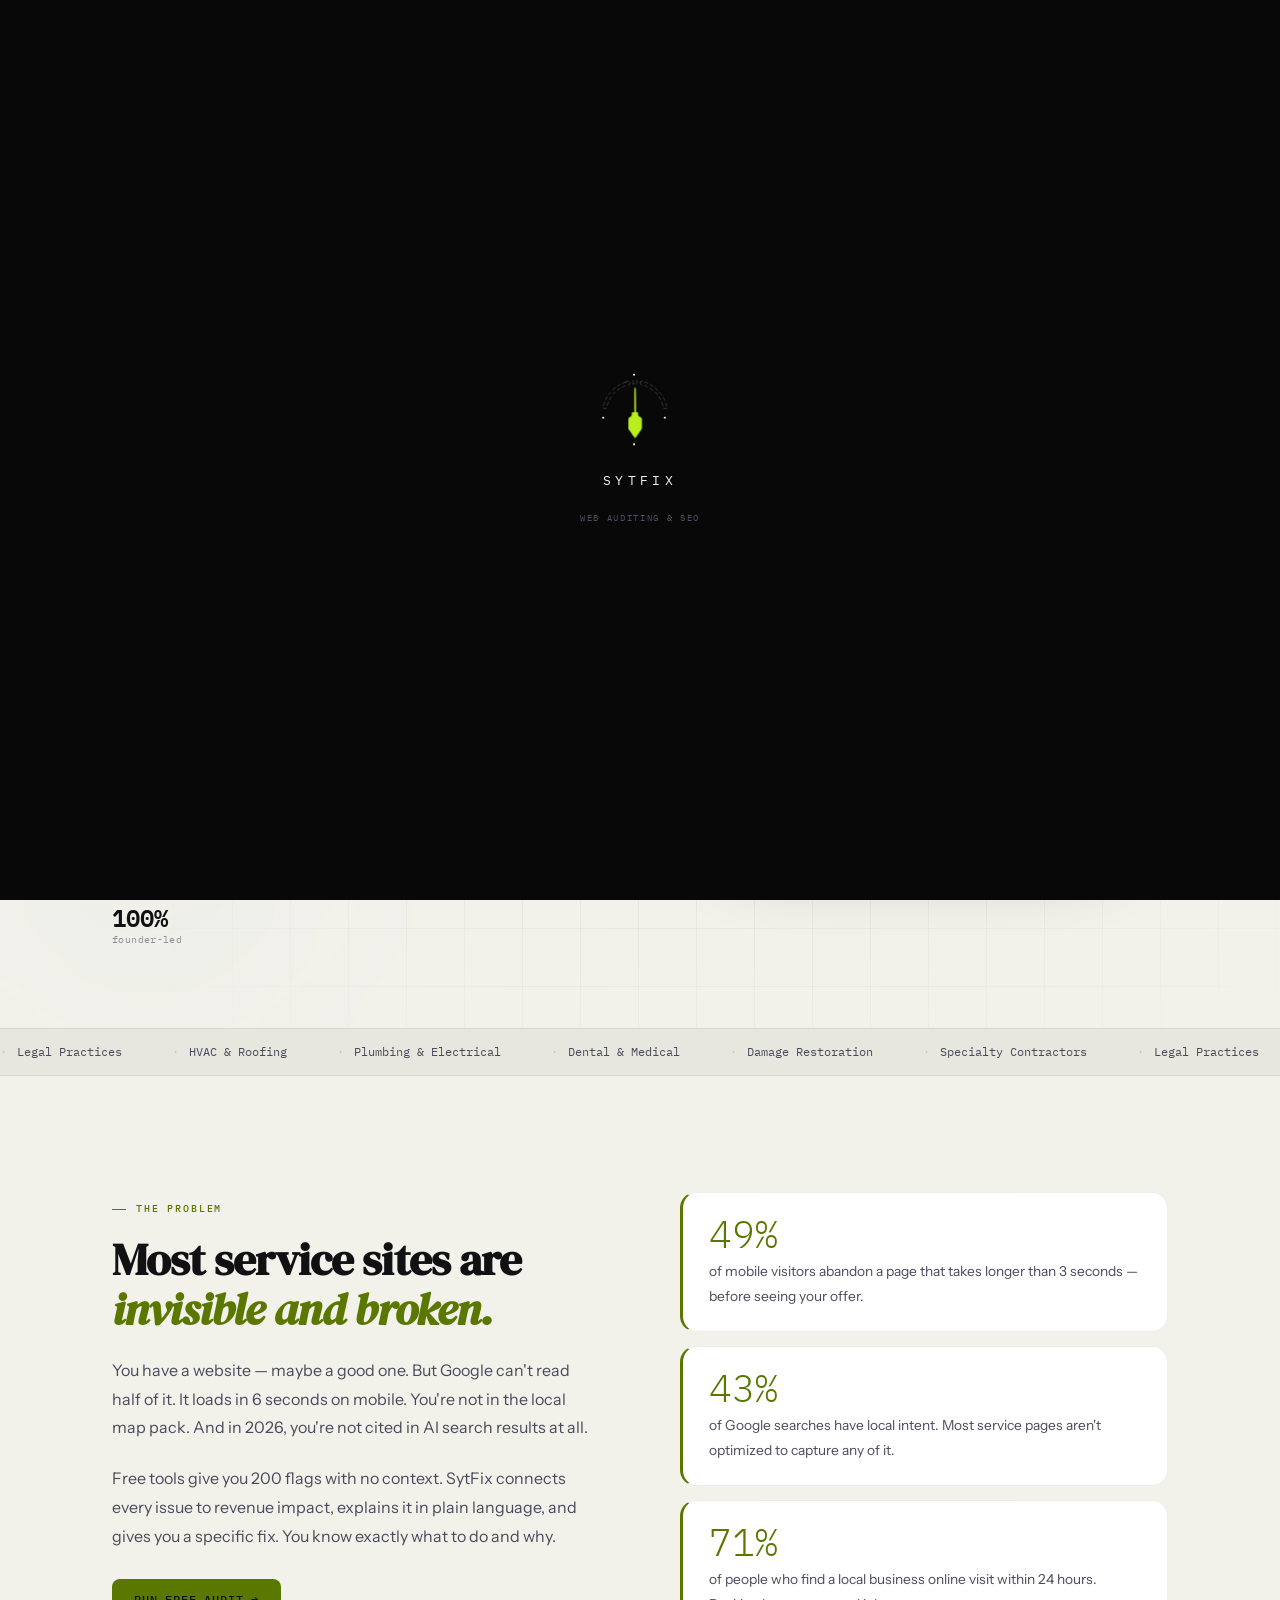
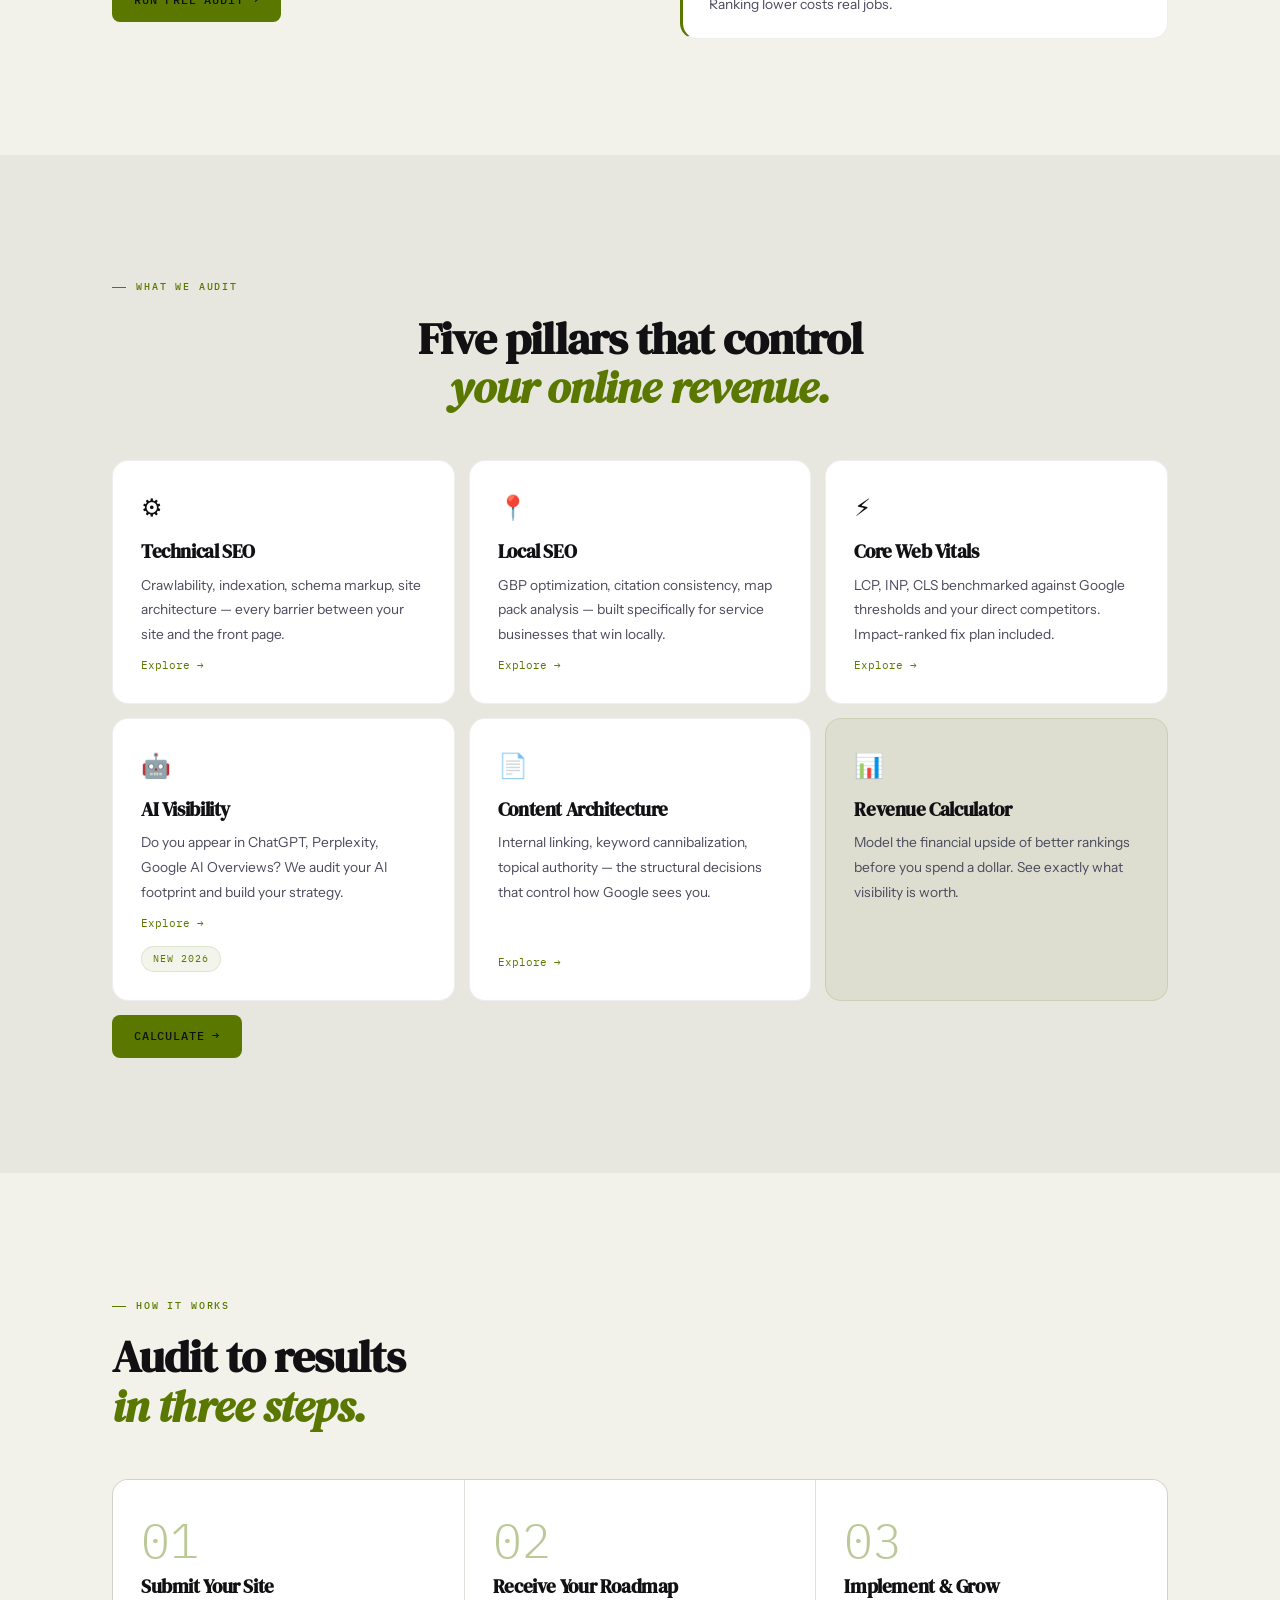
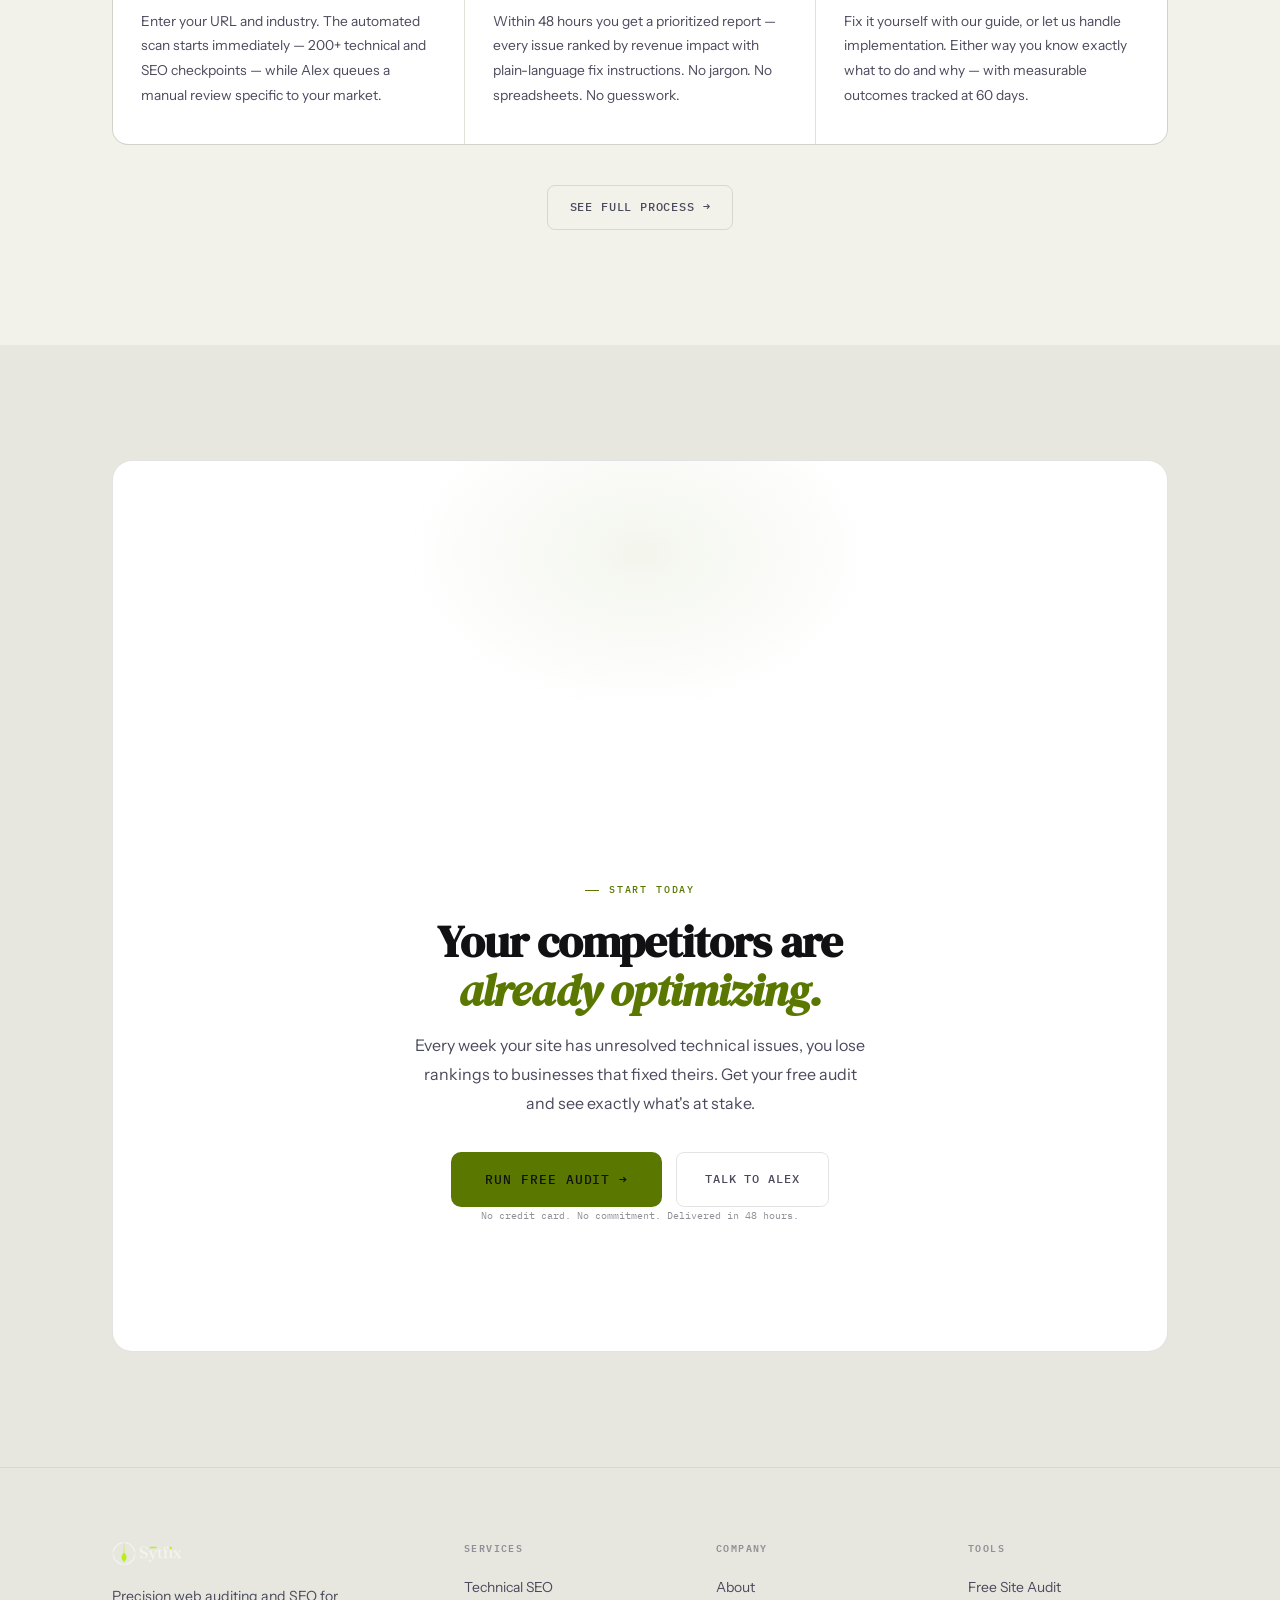
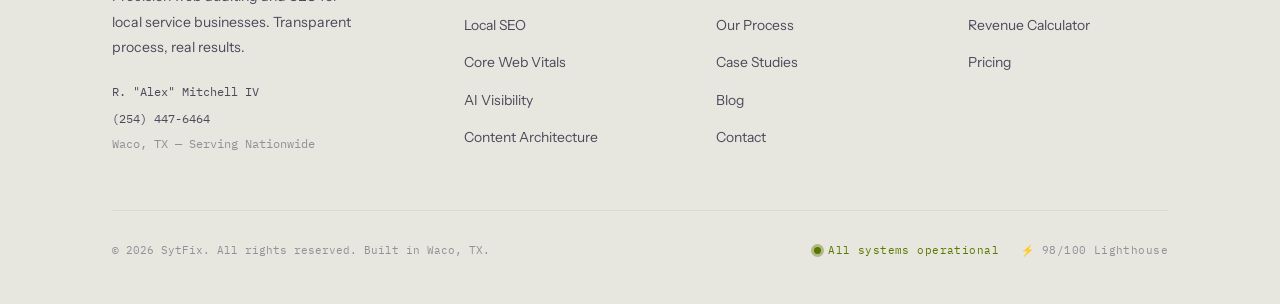
==== commit ad9e9afa: "🚀 SytFix deploy 2026-05-08" ====
--- a/index.html
+++ b/index.html
@@ -8,40 +8,9 @@
 <meta property="og:description" content="SytFix finds what's breaking your site and costing you clients. Precision web audits and local SEO for service businesses.">
 <meta property="og:type" content="website">
 <title>SytFix | Precision Web Auditing & SEO</title>
-<link rel="canonical" href="https://sytfix.com/">
-<meta property="og:url" content="https://sytfix.com/">
-<meta name="twitter:card" content="summary_large_image">
 <link rel="icon" href="img/icon.svg" type="image/svg+xml">
-<link rel="stylesheet" href="css/main.css?v=20260509">
-
-<script type="application/ld+json">
-{
-  "@context": "https://schema.org",
-  "@type": "ProfessionalService",
-  "name": "SytFix",
-  "url": "https://sytfix.com/",
-  "logo": "https://sytfix.com/img/logo.svg",
-  "image": "https://sytfix.com/img/logo.svg",
-  "email": "alex@sytfix.com",
-  "telephone": "+1-254-447-6464",
-  "founder": {"@type":"Person","name":"R. Alex Mitchell IV"},
-  "areaServed": [{"@type":"City","name":"Waco"},{"@type":"Country","name":"United States"}],
-  "address": {"@type":"PostalAddress","addressLocality":"Waco","addressRegion":"TX","addressCountry":"US"},
-  "priceRange": "$$",
-  "sameAs": [],
-  "knowsAbout": ["Technical SEO", "Core Web Vitals", "Local SEO", "AI search visibility", "Schema markup", "Website audits"],
-  "hasOfferCatalog": {
-    "@type": "OfferCatalog",
-    "name": "SytFix Audit Services",
-    "itemListElement": [
-      {"@type":"Offer","itemOffered":{"@type":"Service","name":"Technical SEO Audit"}},
-      {"@type":"Offer","itemOffered":{"@type":"Service","name":"Local SEO Audit"}},
-      {"@type":"Offer","itemOffered":{"@type":"Service","name":"Core Web Vitals Optimization"}},
-      {"@type":"Offer","itemOffered":{"@type":"Service","name":"AI Visibility Audit"}}
-    ]
-  }
-}
-</script>
+<link rel="stylesheet" href="css/main.css">
+
 </head>
 <body>
 <div id="sf-loader" aria-hidden="true">
@@ -128,19 +97,28 @@
         </div>
       </div>
       <div class="hero-visual">
-        <div class="audit-preview-card">
-          <div class="apc-label">What we check</div>
-          <div class="apc-grid">
-            <div class="apc-item"><span class="apc-icon">⚡</span><span>Page speed &amp; Core Web Vitals</span></div>
-            <div class="apc-item"><span class="apc-icon">🔍</span><span>Technical SEO &amp; crawlability</span></div>
-            <div class="apc-item"><span class="apc-icon">📍</span><span>Local SEO signals</span></div>
-            <div class="apc-item"><span class="apc-icon">🤖</span><span>AI search visibility</span></div>
-            <div class="apc-item"><span class="apc-icon">🏷</span><span>Schema markup</span></div>
-            <div class="apc-item"><span class="apc-icon">📱</span><span>Mobile usability</span></div>
-            <div class="apc-item"><span class="apc-icon">🔒</span><span>Security headers</span></div>
-            <div class="apc-item"><span class="apc-icon">🗺</span><span>Sitemap &amp; robots.txt</span></div>
-          </div>
-          <a href="audit.html" class="btn btn-p" style="width:100%;justify-content:center;margin-top:6px">Run your free audit →</a>
+        <div class="score-card" role="img" aria-label="Example site audit score">
+          <div class="score-card__label">Site Audit Score</div>
+          <div class="score-card__ring-wrap">
+            <div class="t-ring-wrap">
+              <svg class="t-ring-svg" viewBox="0 0 140 140" aria-hidden="true">
+                <circle class="t-ring-track" cx="70" cy="70" r="60.5"/>
+                <circle class="t-ring-fill" cx="70" cy="70" r="60.5"/>
+              </svg>
+              <div class="t-ring-over">
+                <span class="t-score-val">0</span>
+                <span class="t-score-den">/ 100</span>
+              </div>
+            </div>
+            <div class="score-card__title">yourbusiness.com</div>
+          </div>
+          <div class="score-card__divider"></div>
+          <div class="score-card__checks">
+            <div class="score-check"><span class="sc-dot sc-dot--c"></span><span class="sc-text">Missing schema markup</span></div>
+            <div class="score-check"><span class="sc-dot sc-dot--c"></span><span class="sc-text">LCP 4.9s — too slow</span></div>
+            <div class="score-check"><span class="sc-dot sc-dot--w"></span><span class="sc-text">Invisible in AI search</span></div>
+            <div class="score-check"><span class="sc-dot sc-dot--p"></span><span class="sc-text">Mobile responsive ✓</span></div>
+          </div>
         </div>
       </div>
     </div>
@@ -274,6 +252,6 @@
     </div>
   </div>
 </footer>
-<script src="js/app.js?v=20260509"></script>
+<script src="js/app.js"></script>
 </body>
 </html>
--- a/css/main.css
+++ b/css/main.css
@@ -647,84 +647,3 @@
 @media(prefers-reduced-motion:reduce){
   *,*::before,*::after{animation-duration:.01ms!important;animation-iteration-count:1!important;transition-duration:.01ms!important}
 }
-
-/* ── Audit proof/evidence upgrade ── */
-.res-issue--proof{display:block;gap:0;padding:22px 0;border-bottom:1px solid var(--border)}
-.res-issue--proof .ri-head{display:flex;align-items:flex-start;gap:12px;margin-bottom:9px}
-.res-issue--proof .ri-head strong{font-size:.9rem;color:var(--t);line-height:1.35}
-.res-issue--proof p{font-size:.84rem;margin:0 0 14px;color:var(--t2)}
-.ri-p{background:rgba(184,239,27,.12);color:var(--lime);border-color:rgba(184,239,27,.25)}
-.proof-grid{display:grid;grid-template-columns:1fr 1fr;gap:12px;margin-top:12px}
-.proof-grid>div{background:rgba(255,255,255,.025);border:1px solid var(--border);border-radius:14px;padding:12px;min-width:0}
-.proof-label{display:block;font-family:var(--mono);font-size:.58rem;letter-spacing:.14em;text-transform:uppercase;color:var(--t3);margin-bottom:8px}
-.proof-grid code{display:block;font-family:var(--mono);font-size:.62rem;line-height:1.45;color:var(--t2);white-space:normal;word-break:break-word;background:rgba(0,0,0,.18);border:1px solid rgba(255,255,255,.04);border-radius:9px;padding:7px 8px;margin-top:6px}
-.deduct{display:inline-flex;margin-top:12px;font-family:var(--mono);font-size:.62rem;letter-spacing:.08em;text-transform:uppercase;color:#ff8585;background:rgba(255,85,85,.08);border:1px solid rgba(255,85,85,.17);border-radius:999px;padding:7px 10px}
-.deduct.good{color:var(--lime);background:rgba(184,239,27,.09);border-color:rgba(184,239,27,.18)}
-.score-break{margin-top:24px;padding:20px;border-radius:var(--r2);background:rgba(184,239,27,.045);border:1px solid var(--lime-d2)}
-.score-break h4{font-family:var(--serif);font-size:1.05rem;margin-bottom:14px}
-.score-bars{display:grid;gap:10px}
-.score-bar{position:relative;display:grid;grid-template-columns:1fr auto;gap:12px;align-items:center;font-family:var(--mono);font-size:.67rem;color:var(--t2);padding-bottom:8px;border-bottom:1px solid var(--border)}
-.score-bar:last-child{border-bottom:none;padding-bottom:0}
-.score-bar i{grid-column:1/-1;display:block;height:6px;border-radius:999px;background:linear-gradient(90deg,var(--lime) var(--w),rgba(255,255,255,.08) var(--w));box-shadow:0 0 18px rgba(184,239,27,.08)}
-@media(max-width:620px){.proof-grid{grid-template-columns:1fr}.res-issue--proof .ri-head{display:grid;grid-template-columns:auto 1fr}.proof-grid code{font-size:.58rem}}
-
-
-/* ── Audit preview card (homepage hero) ─────────────────────────── */
-.audit-preview-card{
-  background:var(--s2);
-  border:1px solid var(--border);
-  border-radius:var(--r2);
-  padding:28px 24px 22px;
-  display:flex;flex-direction:column;gap:18px;
-}
-.apc-label{
-  font-family:var(--mono);font-size:.62rem;letter-spacing:.16em;
-  text-transform:uppercase;color:var(--lime);opacity:.8;
-}
-.apc-grid{
-  display:grid;grid-template-columns:1fr 1fr;gap:10px;
-}
-.apc-item{
-  display:flex;align-items:center;gap:9px;
-  font-size:.82rem;color:var(--t2);line-height:1.3;
-}
-.apc-icon{font-size:1rem;flex-shrink:0;}
-
-/* ── Audit result issue cards ───────────────────────────────────── */
-.ri-card{
-  padding:20px 0;
-  border-bottom:1px solid var(--border);
-}
-.ri-card:last-of-type{border-bottom:none;}
-.ri-head{display:flex;align-items:flex-start;gap:10px;margin-bottom:8px;flex-wrap:wrap;}
-.ri-head strong{font-size:.92rem;color:var(--t);line-height:1.35;}
-.ri-desc{font-size:.86rem;color:var(--t2);margin:0 0 12px;line-height:1.55;}
-.ri-detail{margin-bottom:10px;}
-.ri-detail-label{
-  display:block;font-family:var(--mono);font-size:.58rem;
-  letter-spacing:.14em;text-transform:uppercase;
-  color:var(--t2);margin-bottom:6px;
-}
-.ri-detail code{
-  display:block;font-family:var(--mono);font-size:.65rem;
-  color:var(--t2);background:rgba(255,255,255,.04);
-  border:1px solid var(--border);border-radius:8px;
-  padding:6px 9px;margin-top:4px;word-break:break-all;
-}
-.ri-impact{
-  display:inline-block;
-  font-family:var(--mono);font-size:.65rem;
-  color:#ff9e9e;background:rgba(255,80,80,.08);
-  border:1px solid rgba(255,80,80,.2);
-  border-radius:999px;padding:5px 11px;margin-top:4px;
-}
-.ri-meta{margin-top:20px;}
-
-/* ── Tag variants ───────────────────────────────────────────────── */
-.tag--good{color:#7ddf6a;background:rgba(125,223,106,.1);border-color:rgba(125,223,106,.25);}
-.tag--ok{color:var(--lime);background:rgba(184,239,27,.09);border-color:rgba(184,239,27,.2);}
-.tag--warn{color:#ffba5c;background:rgba(255,186,92,.09);border-color:rgba(255,186,92,.22);}
-
-/* ── Proof-label contrast fix ───────────────────────────────────── */
-.proof-label{color:var(--t2)!important;}
-.proof-grid code{color:var(--t2)!important;}
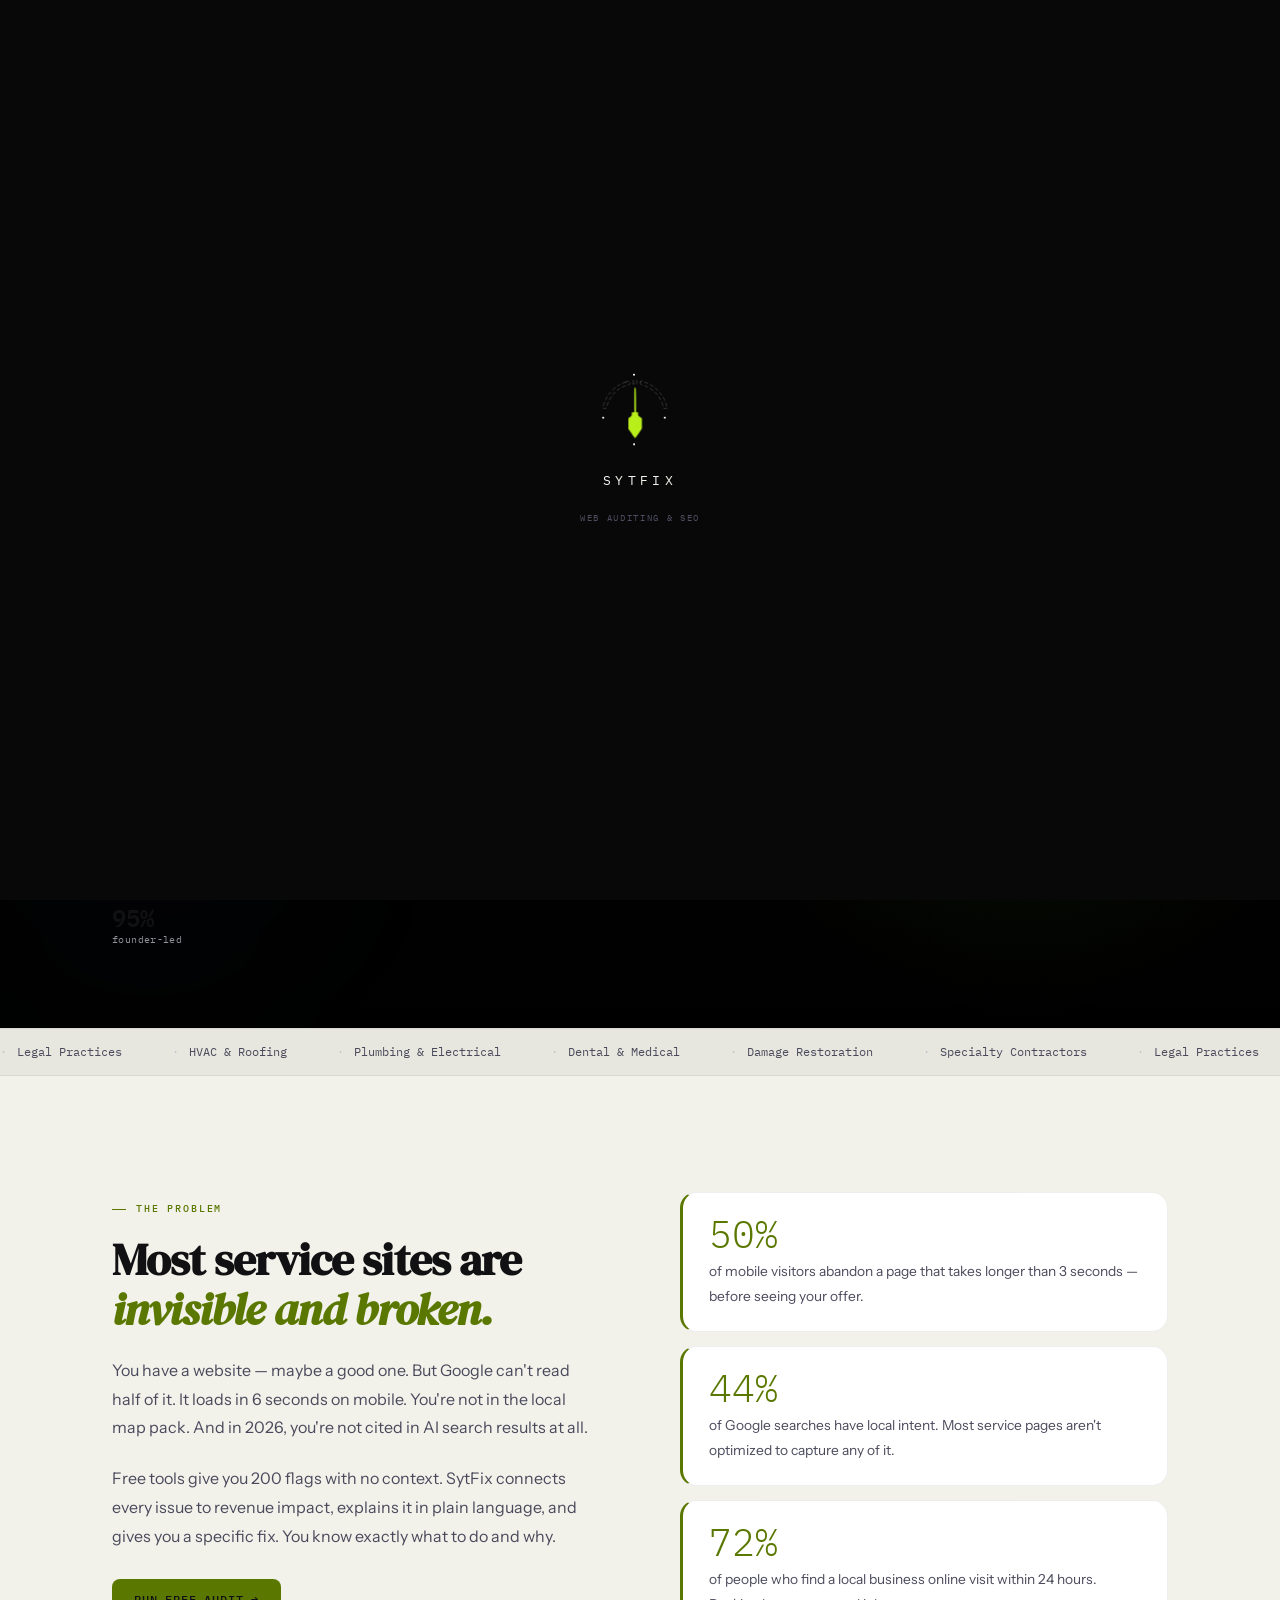
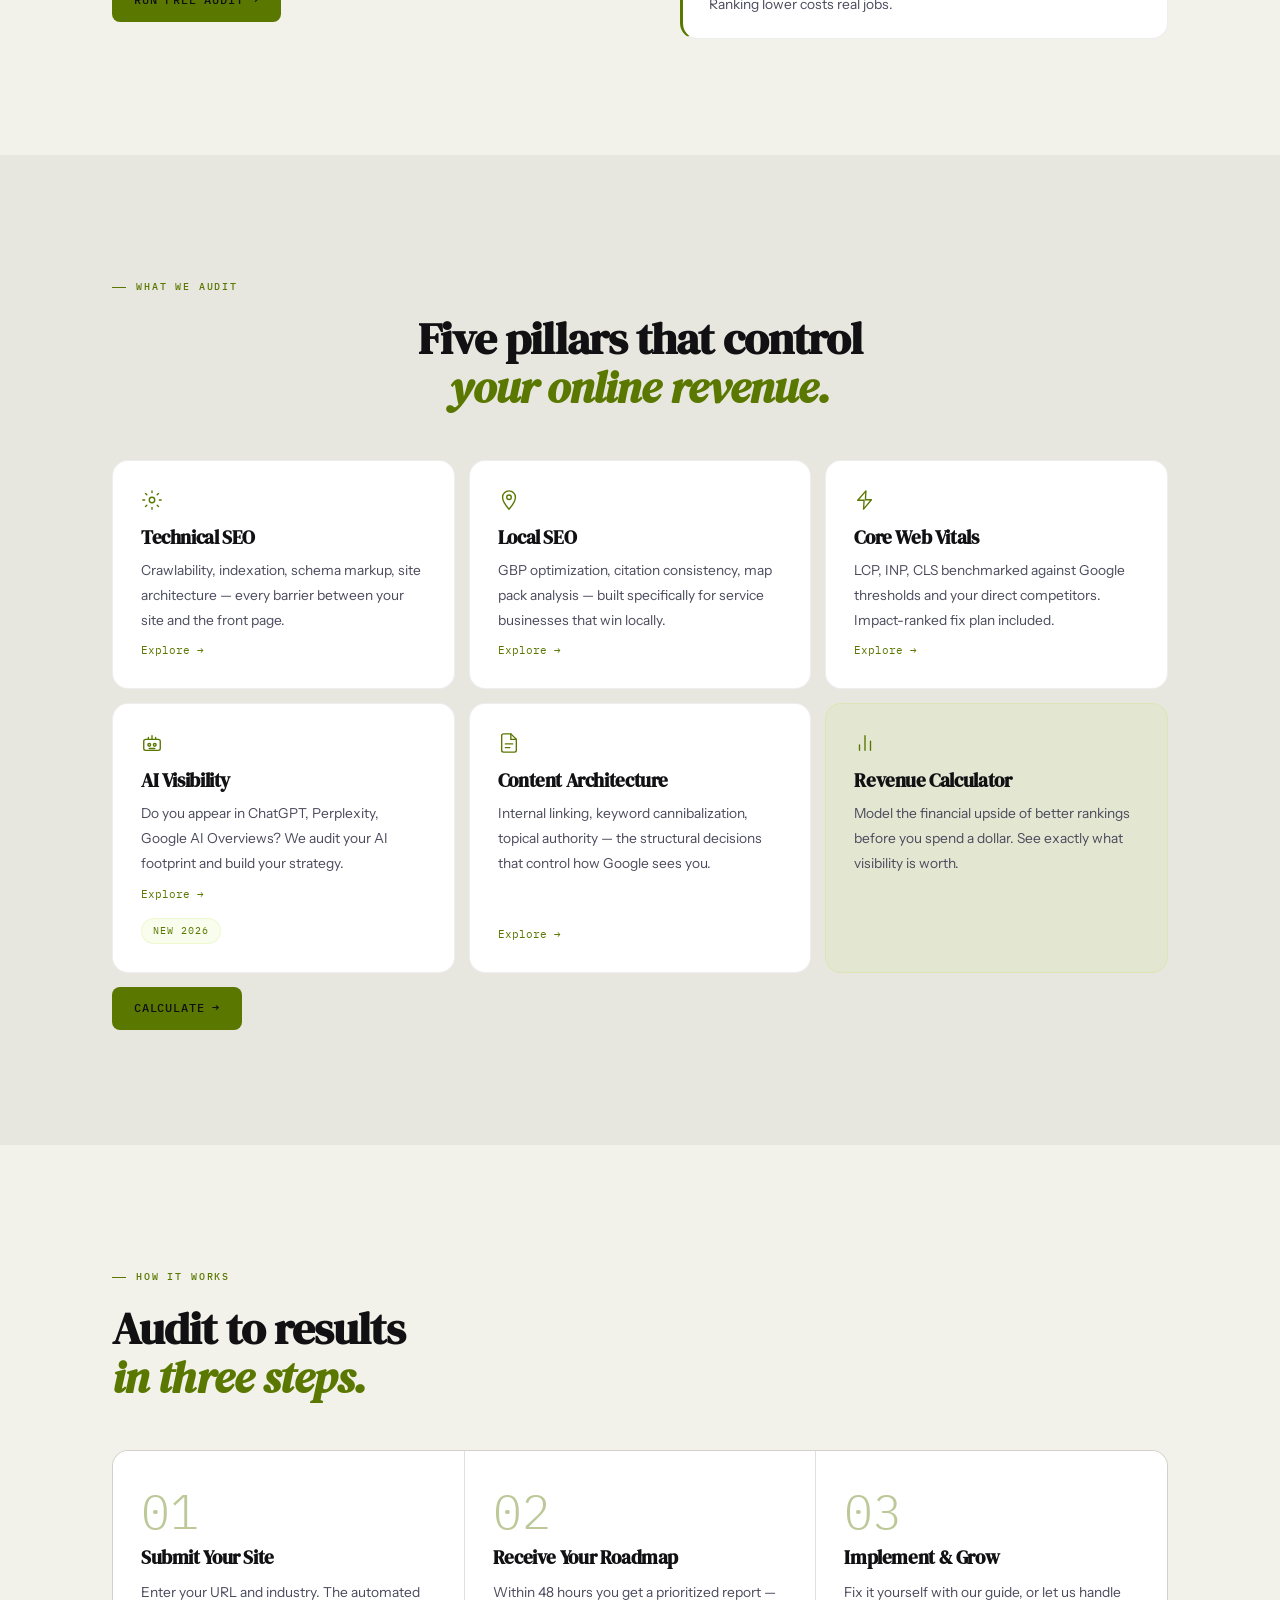
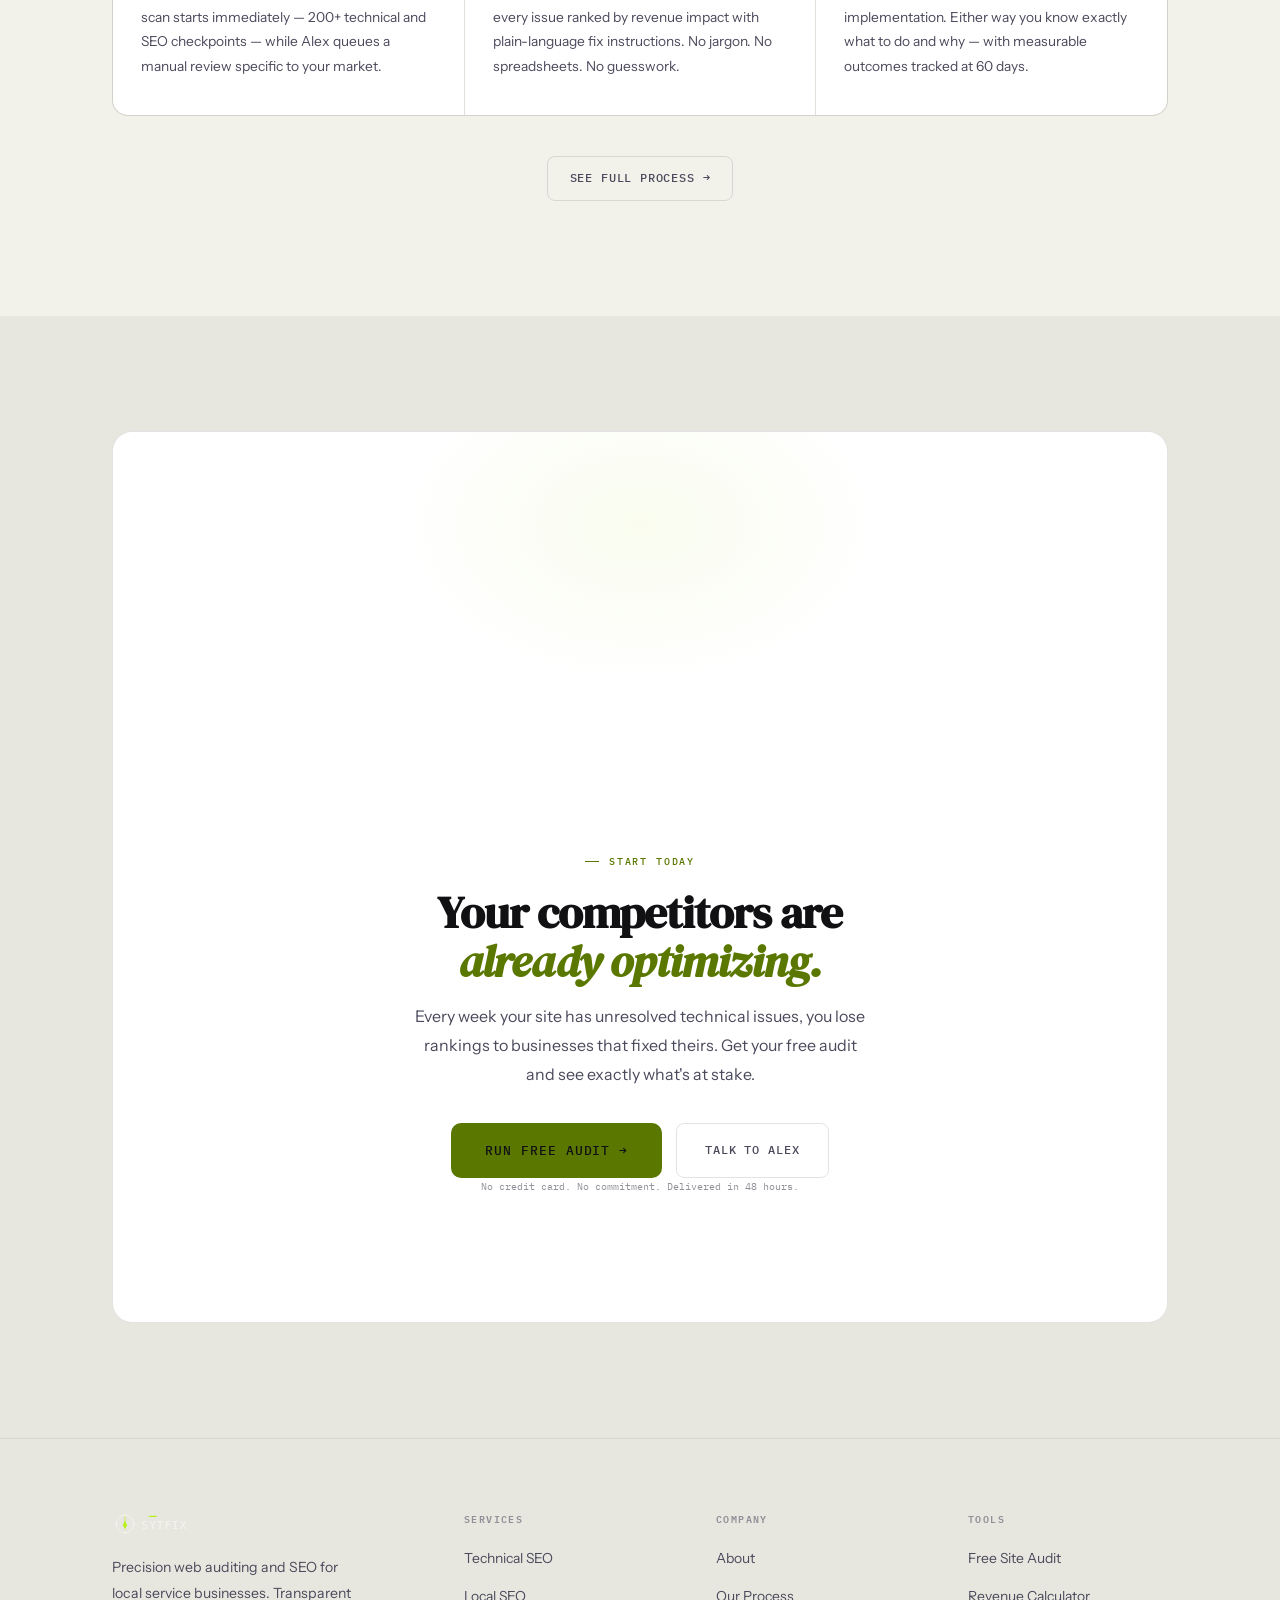
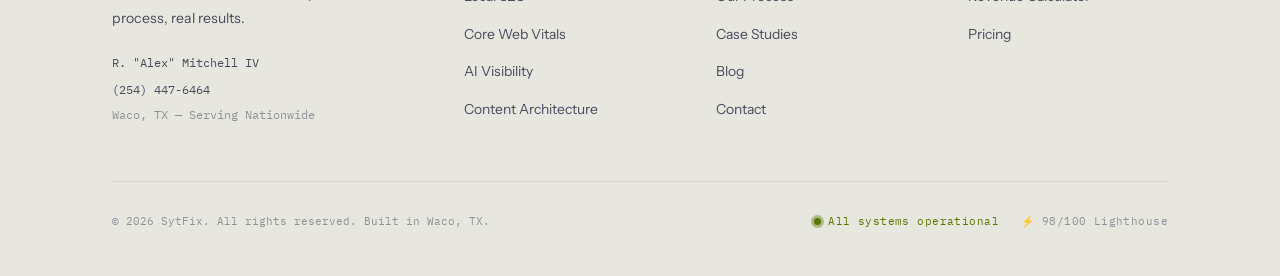
==== commit 301bad33: "Deploy SytFix real scanner" ====
--- a/index.html
+++ b/index.html
@@ -8,9 +8,40 @@
 <meta property="og:description" content="SytFix finds what's breaking your site and costing you clients. Precision web audits and local SEO for service businesses.">
 <meta property="og:type" content="website">
 <title>SytFix | Precision Web Auditing & SEO</title>
+<link rel="canonical" href="https://sytfix.com/">
+<meta property="og:url" content="https://sytfix.com/">
+<meta name="twitter:card" content="summary_large_image">
 <link rel="icon" href="img/icon.svg" type="image/svg+xml">
-<link rel="stylesheet" href="css/main.css">
-
+<link rel="stylesheet" href="css/main.css?v=20260510">
+
+<script type="application/ld+json">
+{
+  "@context": "https://schema.org",
+  "@type": "ProfessionalService",
+  "name": "SytFix",
+  "url": "https://sytfix.com/",
+  "logo": "https://sytfix.com/img/logo.svg",
+  "image": "https://sytfix.com/img/logo.svg",
+  "email": "alex@sytfix.com",
+  "telephone": "+1-254-447-6464",
+  "founder": {"@type":"Person","name":"R. Alex Mitchell IV"},
+  "areaServed": [{"@type":"City","name":"Waco"},{"@type":"Country","name":"United States"}],
+  "address": {"@type":"PostalAddress","addressLocality":"Waco","addressRegion":"TX","addressCountry":"US"},
+  "priceRange": "$$",
+  "sameAs": [],
+  "knowsAbout": ["Technical SEO", "Core Web Vitals", "Local SEO", "AI search visibility", "Schema markup", "Website audits"],
+  "hasOfferCatalog": {
+    "@type": "OfferCatalog",
+    "name": "SytFix Audit Services",
+    "itemListElement": [
+      {"@type":"Offer","itemOffered":{"@type":"Service","name":"Technical SEO Audit"}},
+      {"@type":"Offer","itemOffered":{"@type":"Service","name":"Local SEO Audit"}},
+      {"@type":"Offer","itemOffered":{"@type":"Service","name":"Core Web Vitals Optimization"}},
+      {"@type":"Offer","itemOffered":{"@type":"Service","name":"AI Visibility Audit"}}
+    ]
+  }
+}
+</script>
 </head>
 <body>
 <div id="sf-loader" aria-hidden="true">
@@ -46,7 +77,7 @@
     </ul>
     <div class="nav-cta">
       <button class="theme-btn" aria-label="Toggle theme">☀</button>
-      <a href="audit.html" class="btn btn-p">Free Audit →</a>
+      <a href="audit.html" class="btn btn-p btn-sm">Free Audit →</a>
       <button class="burger" aria-label="Open menu" aria-expanded="false">
         <span></span><span></span><span></span>
       </button>
@@ -66,7 +97,40 @@
   </div>
 </div>
 
-<section class="hero" aria-label="Hero">
+<section class="hero hero--globe" aria-label="Hero">
+  <div class="hero-globe-wrap" aria-hidden="true">
+    <svg class="hero-globe-svg" xmlns="http://www.w3.org/2000/svg" viewBox="-220 -220 440 440">
+      <defs>
+        <filter id="gGlow" x="-80%" y="-80%" width="260%" height="260%">
+          <feGaussianBlur stdDeviation="2.5" result="blur"/>
+          <feMerge><feMergeNode in="blur"/><feMergeNode in="SourceGraphic"/></feMerge>
+        </filter>
+        <radialGradient id="gOrb" cx="44%" cy="38%" r="62%">
+          <stop offset="0%" stop-color="#141a0e" stop-opacity="0.97"/>
+          <stop offset="55%" stop-color="#080a05" stop-opacity="0.99"/>
+          <stop offset="100%" stop-color="#B8EF1B" stop-opacity="0.1"/>
+        </radialGradient>
+      </defs>
+      <g id="gRotate">
+        <animateTransform attributeName="transform" type="rotate" from="0 0 0" to="360 0 0" dur="90s" repeatCount="indefinite"/>
+        <circle r="198" fill="url(#gOrb)" stroke="rgba(184,239,27,0.18)" stroke-width="0.8"/>
+        <circle r="204" fill="none" stroke="rgba(184,239,27,0.07)" stroke-width="0.4" stroke-dasharray="2 9"/>
+        <ellipse rx="198" ry="60" fill="none" stroke="rgba(184,239,27,0.12)" stroke-width="0.5" stroke-dasharray="3 8"/>
+        <ellipse rx="198" ry="115" fill="none" stroke="rgba(184,239,27,0.09)" stroke-width="0.4" stroke-dasharray="2 11"/>
+        <ellipse rx="198" ry="160" fill="none" stroke="rgba(184,239,27,0.08)" stroke-width="0.4" stroke-dasharray="2 13"/>
+        <ellipse rx="65" ry="198" fill="none" stroke="rgba(184,239,27,0.09)" stroke-width="0.4" stroke-dasharray="3 9"/>
+        <ellipse rx="130" ry="198" fill="none" stroke="rgba(184,239,27,0.08)" stroke-width="0.4" stroke-dasharray="2 11"/>
+        <g id="gNodes"></g>
+      </g>
+      <ellipse rx="238" ry="70" fill="none" stroke="rgba(184,239,27,0.15)" stroke-width="0.7" stroke-dasharray="4 8" filter="url(#gGlow)">
+        <animateTransform attributeName="transform" type="rotate" from="0" to="360" dur="38s" repeatCount="indefinite"/>
+      </ellipse>
+      <ellipse rx="228" ry="90" fill="none" stroke="rgba(244,244,238,0.06)" stroke-width="0.5" stroke-dasharray="2 7">
+        <animateTransform attributeName="transform" type="rotate" from="20" to="380" dur="55s" repeatCount="indefinite"/>
+      </ellipse>
+      <g id="gRoutes" filter="url(#gGlow)"></g>
+    </svg>
+  </div>
   <div class="hero-grid" aria-hidden="true"></div>
   <div class="hero-blobs" aria-hidden="true"><div class="blob blob1"></div><div class="blob blob2"></div></div>
   <div class="wrap">
@@ -97,28 +161,56 @@
         </div>
       </div>
       <div class="hero-visual">
-        <div class="score-card" role="img" aria-label="Example site audit score">
-          <div class="score-card__label">Site Audit Score</div>
-          <div class="score-card__ring-wrap">
-            <div class="t-ring-wrap">
-              <svg class="t-ring-svg" viewBox="0 0 140 140" aria-hidden="true">
-                <circle class="t-ring-track" cx="70" cy="70" r="60.5"/>
-                <circle class="t-ring-fill" cx="70" cy="70" r="60.5"/>
-              </svg>
-              <div class="t-ring-over">
-                <span class="t-score-val">0</span>
-                <span class="t-score-den">/ 100</span>
-              </div>
-            </div>
-            <div class="score-card__title">yourbusiness.com</div>
-          </div>
-          <div class="score-card__divider"></div>
-          <div class="score-card__checks">
-            <div class="score-check"><span class="sc-dot sc-dot--c"></span><span class="sc-text">Missing schema markup</span></div>
-            <div class="score-check"><span class="sc-dot sc-dot--c"></span><span class="sc-text">LCP 4.9s — too slow</span></div>
-            <div class="score-check"><span class="sc-dot sc-dot--w"></span><span class="sc-text">Invisible in AI search</span></div>
-            <div class="score-check"><span class="sc-dot sc-dot--p"></span><span class="sc-text">Mobile responsive ✓</span></div>
-          </div>
+        <div class="scan-card" aria-label="Example audit readout">
+          <div class="sc-header">
+            <span class="sc-chip"><span class="dot-live" style="width:5px;height:5px"></span>Live scan</span>
+            <span class="sc-domain">yourdomain.com</span>
+          </div>
+          <div class="sc-score-row">
+            <svg class="sc-ring-svg" viewBox="0 0 80 80" aria-hidden="true">
+              <circle cx="40" cy="40" r="34" fill="none" stroke="rgba(255,255,255,.07)" stroke-width="5"/>
+              <circle cx="40" cy="40" r="34" fill="none" stroke="#B8EF1B" stroke-width="5"
+                stroke-linecap="round" stroke-dasharray="213.6" stroke-dashoffset="59"
+                transform="rotate(-90 40 40)"/>
+            </svg>
+            <div class="sc-score-info">
+              <span class="sc-score-val">72</span>
+              <span class="sc-score-lbl">Health Score</span>
+            </div>
+            <div class="sc-pills">
+              <span class="sc-pill sc-pill--c">3 Critical</span>
+              <span class="sc-pill sc-pill--w">4 Warnings</span>
+              <span class="sc-pill sc-pill--p">2 Passing</span>
+            </div>
+          </div>
+          <div class="sc-checks">
+            <div class="sc-row sc-row--fail">
+              <span class="sc-indicator sc-indicator--fail"></span>
+              <span class="sc-check-name">Schema markup</span>
+              <span class="sc-check-note">Missing JSON-LD</span>
+            </div>
+            <div class="sc-row sc-row--fail">
+              <span class="sc-indicator sc-indicator--fail"></span>
+              <span class="sc-check-name">LCP</span>
+              <span class="sc-check-note">4.9s — threshold: 2.5s</span>
+            </div>
+            <div class="sc-row sc-row--warn">
+              <span class="sc-indicator sc-indicator--warn"></span>
+              <span class="sc-check-name">AI visibility</span>
+              <span class="sc-check-note">Not cited in AI results</span>
+            </div>
+            <div class="sc-row sc-row--pass">
+              <span class="sc-indicator sc-indicator--pass"></span>
+              <span class="sc-check-name">Mobile usability</span>
+              <span class="sc-check-note">Responsive</span>
+            </div>
+            <div class="sc-row sc-row--pass">
+              <span class="sc-indicator sc-indicator--pass"></span>
+              <span class="sc-check-name">HTTPS / Security</span>
+              <span class="sc-check-note">Valid certificate</span>
+            </div>
+          </div>
+          <a href="audit.html" class="sc-cta">Run your free audit <span aria-hidden="true">→</span></a>
         </div>
       </div>
     </div>
@@ -164,12 +256,12 @@
     <div class="eyebrow reveal" style="justify-content:center">What We Audit</div>
     <h2 class="reveal d1" style="text-align:center;max-width:540px;margin:0 auto 48px">Five pillars that control<br><em>your online revenue.</em></h2>
     <div class="svc-grid">
-      <a href="services.html#technical" class="svc-card reveal"><div class="svc-icon">⚙</div><h3>Technical SEO</h3><p>Crawlability, indexation, schema markup, site architecture — every barrier between your site and the front page.</p><span class="svc-arrow">Explore →</span></a>
-      <a href="services.html#local" class="svc-card reveal d1"><div class="svc-icon">📍</div><h3>Local SEO</h3><p>GBP optimization, citation consistency, map pack analysis — built specifically for service businesses that win locally.</p><span class="svc-arrow">Explore →</span></a>
-      <a href="services.html#cwv" class="svc-card reveal d2"><div class="svc-icon">⚡</div><h3>Core Web Vitals</h3><p>LCP, INP, CLS benchmarked against Google thresholds and your direct competitors. Impact-ranked fix plan included.</p><span class="svc-arrow">Explore →</span></a>
-      <a href="services.html#ai" class="svc-card reveal d1"><div class="svc-icon">🤖</div><h3>AI Visibility</h3><p>Do you appear in ChatGPT, Perplexity, Google AI Overviews? We audit your AI footprint and build your strategy.</p><span class="svc-arrow">Explore →</span><span class="tag" style="margin-top:4px;width:fit-content">New 2026</span></a>
-      <a href="services.html#content" class="svc-card reveal d2"><div class="svc-icon">📄</div><h3>Content Architecture</h3><p>Internal linking, keyword cannibalization, topical authority — the structural decisions that control how Google sees you.</p><span class="svc-arrow">Explore →</span></a>
-      <a href="calculator.html" class="svc-card svc-card-cta reveal d3"><div class="svc-icon">📊</div><h3>Revenue Calculator</h3><p>Model the financial upside of better rankings before you spend a dollar. See exactly what visibility is worth.</p><a href="calculator.html" class="btn btn-p" style="margin-top:auto;width:fit-content">Calculate →</a></a>
+      <a href="services.html#technical" class="svc-card reveal"><div class="svc-icon"><svg class="svc-icon-svg" viewBox="0 0 24 24" fill="none" stroke="currentColor" stroke-width="1.5" stroke-linecap="round"><circle cx="12" cy="12" r="3"/><path d="M12 2v2m0 16v2M4.93 4.93l1.41 1.41m11.32 11.32 1.41 1.41M2 12h2m16 0h2M4.93 19.07l1.41-1.41m11.32-11.32 1.41-1.41"/></svg></div><h3>Technical SEO</h3><p>Crawlability, indexation, schema markup, site architecture — every barrier between your site and the front page.</p><span class="svc-arrow">Explore →</span></a>
+      <a href="services.html#local" class="svc-card reveal d1"><div class="svc-icon"><svg class="svc-icon-svg" viewBox="0 0 24 24" fill="none" stroke="currentColor" stroke-width="1.5" stroke-linecap="round"><path d="M12 2C8.13 2 5 5.13 5 9c0 5.25 7 13 7 13s7-7.75 7-13c0-3.87-3.13-7-7-7z"/><circle cx="12" cy="9" r="2.5"/></svg></div><h3>Local SEO</h3><p>GBP optimization, citation consistency, map pack analysis — built specifically for service businesses that win locally.</p><span class="svc-arrow">Explore →</span></a>
+      <a href="services.html#cwv" class="svc-card reveal d2"><div class="svc-icon"><svg class="svc-icon-svg" viewBox="0 0 24 24" fill="none" stroke="currentColor" stroke-width="1.5" stroke-linecap="round" stroke-linejoin="round"><path d="M13 2 4.09 12.26H11L10.45 22 19 11.74H12.5L13 2z"/></svg></div><h3>Core Web Vitals</h3><p>LCP, INP, CLS benchmarked against Google thresholds and your direct competitors. Impact-ranked fix plan included.</p><span class="svc-arrow">Explore →</span></a>
+      <a href="services.html#ai" class="svc-card reveal d1"><div class="svc-icon"><svg class="svc-icon-svg" viewBox="0 0 24 24" fill="none" stroke="currentColor" stroke-width="1.5" stroke-linecap="round"><rect x="3" y="8" width="18" height="12" rx="2"/><path d="M12 8V4m-4 4V6m8 2V6"/><circle cx="9" cy="14" r="1.5"/><circle cx="15" cy="14" r="1.5"/><path d="M9 18h6"/></svg></div><h3>AI Visibility</h3><p>Do you appear in ChatGPT, Perplexity, Google AI Overviews? We audit your AI footprint and build your strategy.</p><span class="svc-arrow">Explore →</span><span class="tag" style="margin-top:4px;width:fit-content">New 2026</span></a>
+      <a href="services.html#content" class="svc-card reveal d2"><div class="svc-icon"><svg class="svc-icon-svg" viewBox="0 0 24 24" fill="none" stroke="currentColor" stroke-width="1.5" stroke-linecap="round"><path d="M14 2H6a2 2 0 0 0-2 2v16a2 2 0 0 0 2 2h12a2 2 0 0 0 2-2V8z"/><path d="M14 2v6h6M8 13h8M8 17h5"/></svg></div><h3>Content Architecture</h3><p>Internal linking, keyword cannibalization, topical authority — the structural decisions that control how Google sees you.</p><span class="svc-arrow">Explore →</span></a>
+      <a href="calculator.html" class="svc-card svc-card-cta reveal d3"><div class="svc-icon"><svg class="svc-icon-svg" viewBox="0 0 24 24" fill="none" stroke="currentColor" stroke-width="1.5" stroke-linecap="round"><path d="M18 20V10M12 20V4M6 20v-6"/></svg></div><h3>Revenue Calculator</h3><p>Model the financial upside of better rankings before you spend a dollar. See exactly what visibility is worth.</p><a href="calculator.html" class="btn btn-p" style="margin-top:auto;width:fit-content">Calculate →</a></a>
     </div>
   </div>
 </section>
@@ -252,6 +344,6 @@
     </div>
   </div>
 </footer>
-<script src="js/app.js"></script>
+<script src="js/app.js?v=20260510"></script>
 </body>
 </html>
--- a/css/main.css
+++ b/css/main.css
@@ -647,3 +647,343 @@
 @media(prefers-reduced-motion:reduce){
   *,*::before,*::after{animation-duration:.01ms!important;animation-iteration-count:1!important;transition-duration:.01ms!important}
 }
+
+/* ── Audit proof/evidence upgrade ── */
+.res-issue--proof{display:block;gap:0;padding:22px 0;border-bottom:1px solid var(--border)}
+.res-issue--proof .ri-head{display:flex;align-items:flex-start;gap:12px;margin-bottom:9px}
+.res-issue--proof .ri-head strong{font-size:.9rem;color:var(--t);line-height:1.35}
+.res-issue--proof p{font-size:.84rem;margin:0 0 14px;color:var(--t2)}
+.ri-p{background:rgba(184,239,27,.12);color:var(--lime);border-color:rgba(184,239,27,.25)}
+.proof-grid{display:grid;grid-template-columns:1fr 1fr;gap:12px;margin-top:12px}
+.proof-grid>div{background:rgba(255,255,255,.025);border:1px solid var(--border);border-radius:14px;padding:12px;min-width:0}
+.proof-label{display:block;font-family:var(--mono);font-size:.58rem;letter-spacing:.14em;text-transform:uppercase;color:var(--t3);margin-bottom:8px}
+.proof-grid code{display:block;font-family:var(--mono);font-size:.62rem;line-height:1.45;color:var(--t2);white-space:normal;word-break:break-word;background:rgba(0,0,0,.18);border:1px solid rgba(255,255,255,.04);border-radius:9px;padding:7px 8px;margin-top:6px}
+.deduct{display:inline-flex;margin-top:12px;font-family:var(--mono);font-size:.62rem;letter-spacing:.08em;text-transform:uppercase;color:#ff8585;background:rgba(255,85,85,.08);border:1px solid rgba(255,85,85,.17);border-radius:999px;padding:7px 10px}
+.deduct.good{color:var(--lime);background:rgba(184,239,27,.09);border-color:rgba(184,239,27,.18)}
+.score-break{margin-top:24px;padding:20px;border-radius:var(--r2);background:rgba(184,239,27,.045);border:1px solid var(--lime-d2)}
+.score-break h4{font-family:var(--serif);font-size:1.05rem;margin-bottom:14px}
+.score-bars{display:grid;gap:10px}
+.score-bar{position:relative;display:grid;grid-template-columns:1fr auto;gap:12px;align-items:center;font-family:var(--mono);font-size:.67rem;color:var(--t2);padding-bottom:8px;border-bottom:1px solid var(--border)}
+.score-bar:last-child{border-bottom:none;padding-bottom:0}
+.score-bar i{grid-column:1/-1;display:block;height:6px;border-radius:999px;background:linear-gradient(90deg,var(--lime) var(--w),rgba(255,255,255,.08) var(--w));box-shadow:0 0 18px rgba(184,239,27,.08)}
+@media(max-width:620px){.proof-grid{grid-template-columns:1fr}.res-issue--proof .ri-head{display:grid;grid-template-columns:auto 1fr}.proof-grid code{font-size:.58rem}}
+
+
+
+/* ── Audit result issue cards ───────────────────────────────────── */
+.ri-card{
+  padding:20px 0;
+  border-bottom:1px solid var(--border);
+}
+.ri-card:last-of-type{border-bottom:none;}
+.ri-head{display:flex;align-items:flex-start;gap:10px;margin-bottom:8px;flex-wrap:wrap;}
+.ri-head strong{font-size:.92rem;color:var(--t);line-height:1.35;}
+.ri-desc{font-size:.86rem;color:var(--t2);margin:0 0 12px;line-height:1.55;}
+.ri-detail{margin-bottom:10px;}
+.ri-detail-label{
+  display:block;font-family:var(--mono);font-size:.58rem;
+  letter-spacing:.14em;text-transform:uppercase;
+  color:var(--t2);margin-bottom:6px;
+}
+.ri-detail code{
+  display:block;font-family:var(--mono);font-size:.65rem;
+  color:var(--t2);background:rgba(255,255,255,.04);
+  border:1px solid var(--border);border-radius:8px;
+  padding:6px 9px;margin-top:4px;word-break:break-all;
+}
+.ri-impact{
+  display:inline-block;
+  font-family:var(--mono);font-size:.65rem;
+  color:#ff9e9e;background:rgba(255,80,80,.08);
+  border:1px solid rgba(255,80,80,.2);
+  border-radius:999px;padding:5px 11px;margin-top:4px;
+}
+.ri-meta{margin-top:20px;}
+
+/* ── Tag variants ───────────────────────────────────────────────── */
+.tag--good{color:#7ddf6a;background:rgba(125,223,106,.1);border-color:rgba(125,223,106,.25);}
+.tag--ok{color:var(--lime);background:rgba(184,239,27,.09);border-color:rgba(184,239,27,.2);}
+.tag--warn{color:#ffba5c;background:rgba(255,186,92,.09);border-color:rgba(255,186,92,.22);}
+
+/* ── Proof-label contrast fix ───────────────────────────────────── */
+.proof-label{color:var(--t2)!important;}
+.proof-grid code{color:var(--t2)!important;}
+
+
+/* ════════════════════════════════════════════════
+   POLISH PASS — v20260509
+   ════════════════════════════════════════════════ */
+
+/* ── btn-sm ─────────────────────────────────────── */
+.btn-sm{padding:9px 18px;font-size:.68rem}
+
+/* ── Tooltip ─────────────────────────────────────── */
+.tip{
+  display:inline-flex;align-items:center;justify-content:center;
+  width:15px;height:15px;border-radius:50%;
+  background:var(--surf2);border:1px solid var(--border2);
+  font-family:var(--mono);font-size:.58rem;font-weight:600;
+  color:var(--t3);cursor:default;vertical-align:middle;
+  position:relative;margin-left:4px;
+  transition:border-color .15s,color .15s;
+}
+.tip:hover{color:var(--lime);border-color:var(--lime-d2);}
+.tip::after{
+  content:attr(data-tip);
+  position:absolute;bottom:calc(100% + 8px);left:50%;
+  transform:translateX(-50%);
+  width:220px;background:var(--surf2);
+  border:1px solid var(--border2);border-radius:10px;
+  padding:10px 13px;font-family:var(--sans);font-size:.76rem;
+  font-weight:400;color:var(--t2);line-height:1.5;
+  pointer-events:none;opacity:0;
+  transition:opacity .15s ease;
+  white-space:normal;text-transform:none;letter-spacing:0;
+  box-shadow:0 8px 32px rgba(0,0,0,.35);
+  z-index:100;
+}
+.tip:hover::after{opacity:1;}
+/* Arrow */
+.tip::before{
+  content:'';position:absolute;bottom:calc(100% + 3px);left:50%;
+  transform:translateX(-50%);
+  border:5px solid transparent;border-top-color:var(--border2);
+  pointer-events:none;opacity:0;transition:opacity .15s ease;z-index:101;
+}
+.tip:hover::before{opacity:1;}
+/* Mobile: flip tooltip above if near top */
+@media(max-width:560px){
+  .tip::after{left:0;transform:none;width:200px;}
+}
+
+/* ── Scan card (hero visual) ─────────────────────── */
+.scan-card{
+  width:100%;max-width:390px;
+  background:var(--surf);
+  border:1px solid var(--border2);
+  border-radius:20px;
+  padding:28px;
+  box-shadow:0 32px 80px rgba(0,0,0,.5),0 0 0 1px rgba(255,255,255,.03);
+  position:relative;overflow:hidden;
+}
+.scan-card::before{
+  content:'';position:absolute;top:0;left:0;right:0;height:1px;
+  background:linear-gradient(90deg,transparent,rgba(184,239,27,.25),transparent);
+}
+.sc-header{
+  display:flex;align-items:center;justify-content:space-between;
+  margin-bottom:22px;
+}
+.sc-chip{
+  display:inline-flex;align-items:center;gap:6px;
+  font-family:var(--mono);font-size:.62rem;letter-spacing:.06em;
+  color:var(--lime);background:var(--lime-d);
+  border:1px solid var(--lime-d2);border-radius:100px;
+  padding:4px 10px;
+}
+.sc-domain{
+  font-family:var(--mono);font-size:.68rem;color:var(--t3);
+  background:var(--bg3);border:1px solid var(--border);
+  border-radius:6px;padding:4px 10px;
+}
+.sc-score-row{
+  display:flex;align-items:center;gap:18px;
+  padding:18px 0;border-top:1px solid var(--border);
+  border-bottom:1px solid var(--border);margin-bottom:18px;
+}
+.sc-ring-svg{width:64px;height:64px;flex-shrink:0;}
+.sc-score-info{display:flex;flex-direction:column;gap:2px;}
+.sc-score-val{
+  font-family:var(--mono);font-size:2.2rem;font-weight:600;
+  color:var(--t);line-height:1;
+}
+.sc-score-lbl{
+  font-family:var(--mono);font-size:.6rem;color:var(--t3);
+  text-transform:uppercase;letter-spacing:.08em;
+}
+.sc-pills{display:flex;flex-direction:column;gap:5px;margin-left:auto;}
+.sc-pill{
+  font-family:var(--mono);font-size:.6rem;letter-spacing:.04em;
+  padding:3px 9px;border-radius:100px;white-space:nowrap;
+}
+.sc-pill--c{background:rgba(255,80,80,.12);color:#ff7070;border:1px solid rgba(255,80,80,.2);}
+.sc-pill--w{background:rgba(255,186,0,.1);color:#ffc233;border:1px solid rgba(255,186,0,.2);}
+.sc-pill--p{background:rgba(184,239,27,.1);color:var(--lime);border:1px solid var(--lime-d2);}
+.sc-checks{display:flex;flex-direction:column;gap:0;margin-bottom:20px;}
+.sc-row{
+  display:grid;grid-template-columns:10px 1fr auto;
+  align-items:center;gap:10px;
+  padding:9px 0;border-bottom:1px solid var(--border);
+  font-family:var(--mono);font-size:.7rem;
+}
+.sc-row:last-child{border-bottom:none;}
+.sc-indicator{width:8px;height:8px;border-radius:50%;flex-shrink:0;}
+.sc-indicator--fail{background:#ff5050;}
+.sc-indicator--warn{background:#ffc233;}
+.sc-indicator--pass{background:#3dd6c0;}
+.sc-check-name{color:var(--t2);}
+.sc-check-note{color:var(--t3);font-size:.62rem;text-align:right;}
+.sc-row--fail .sc-check-name{color:var(--t);}
+.sc-cta{
+  display:flex;align-items:center;justify-content:center;gap:6px;
+  width:100%;padding:12px;border-radius:10px;
+  background:var(--lime);color:#080809;
+  font-family:var(--mono);font-size:.74rem;font-weight:600;
+  letter-spacing:.06em;text-transform:uppercase;
+  transition:background .15s,box-shadow .2s;
+}
+.sc-cta:hover{background:var(--lime2);box-shadow:0 0 28px var(--lime-glow);}
+[data-theme=light] .sc-cta{color:#111114;}
+
+/* ── Mobile: hero visual above-fold fix ──────────────────────────── */
+/* On mobile, visual goes BELOW headline, not above */
+@media(max-width:860px){
+  .hero-visual{order:1;}
+  .hero-content{order:0;}
+  .scan-card{max-width:100%;}
+}
+
+/* ── Nav consistency: cap CTA area so it never overflows ─────────── */
+.nav-cta{gap:8px;}
+.nav-in{gap:12px;}
+
+/* ── Page header bottom spacing consistency ───────────────────────── */
+.ph{padding:calc(var(--nav-h) + 72px) 0 64px;}
+
+/* ── Audit card form spacing ──────────────────────────────────────── */
+.audit-card .f-label{
+  color:var(--t2);
+}
+.audit-card .f-input,
+.audit-card .f-select{
+  background:var(--bg2);
+  color:var(--t);
+}
+.audit-card .f-input::placeholder{color:var(--t3);}
+
+/* ── Audit progress card: spinning icon replace with CSS ─────────── */
+.scan-spinner{
+  width:40px;height:40px;border-radius:50%;
+  border:3px solid var(--border2);border-top-color:var(--lime);
+  animation:spin .9s linear infinite;display:inline-block;
+  margin-bottom:16px;
+}
+
+/* ── Result score: make it slightly smaller on mobile ────────────── */
+@media(max-width:480px){
+  .res-score{font-size:3.8rem;}
+}
+
+/* ── ri-p badge (verified/pass) ───────────────────────────────────── */
+.ri-p{background:rgba(184,239,27,.1);color:var(--lime);border:1px solid var(--lime-d2);}
+
+/* ── Light mode scan card ─────────────────────────────────────────── */
+[data-theme=light] .scan-card{
+  box-shadow:0 12px 40px rgba(0,0,0,.1),0 0 0 1px rgba(0,0,0,.04);
+}
+[data-theme=light] .sc-domain{background:var(--bg3);}
+
+
+/* ════════════════════════════════════════════════
+   POLISH v20260510 — Globe, icons, lime, mobile
+   ════════════════════════════════════════════════ */
+
+/* ── Lime tone-down: soften global lime brightness ── */
+:root {
+  --lime:      #a8d916;
+  --lime2:     #93c012;
+  --lime3:     #7faa0e;
+  --lime-d:    rgba(168,217,22,0.07);
+  --lime-d2:   rgba(168,217,22,0.14);
+  --lime-glow: rgba(168,217,22,0.2);
+}
+[data-theme="light"] {
+  --lime:      #5a7800;
+  --lime2:     #496300;
+}
+
+/* ── SVG service icons ────────────────────────────── */
+.svc-icon-svg {
+  width: 22px;
+  height: 22px;
+  color: var(--lime);
+  flex-shrink: 0;
+}
+.svc-icon {
+  display: flex;
+  align-items: center;
+  margin-bottom: 6px;
+}
+.svc-detail-icon {
+  display: flex;
+  align-items: center;
+  margin-bottom: 10px;
+}
+.svc-detail-icon .svc-icon-svg {
+  width: 28px;
+  height: 28px;
+}
+
+/* ── Globe hero ───────────────────────────────────── */
+.hero--globe {
+  background:
+    radial-gradient(circle at 50% 48%, rgba(168,217,22,0.13), transparent 31%),
+    radial-gradient(circle at 24% 20%, rgba(247,247,239,0.04), transparent 24%),
+    radial-gradient(circle at 80% 70%, rgba(124,200,46,0.07), transparent 24%),
+    linear-gradient(180deg, #050509, #020302 70%, #000);
+}
+.hero-globe-wrap {
+  position: absolute;
+  inset: 0;
+  display: flex;
+  align-items: center;
+  justify-content: flex-end;
+  pointer-events: none;
+  overflow: hidden;
+  z-index: 0;
+}
+.hero-globe-svg {
+  width: min(600px, 90vw);
+  height: min(600px, 90vw);
+  opacity: 0.55;
+  flex-shrink: 0;
+  margin-right: -8%;
+}
+/* Fade globe on mobile so it doesn't crowd the card */
+@media (max-width: 860px) {
+  .hero-globe-wrap { justify-content: center; opacity: 0.25; }
+  .hero-globe-svg { margin-right: 0; width: min(420px, 90vw); height: min(420px, 90vw); }
+}
+
+/* ── Philosophy grid (about.html) ─────────────────── */
+.phil-grid {
+  display: grid;
+  grid-template-columns: repeat(3, 1fr);
+  gap: 16px;
+}
+@media (max-width: 740px) {
+  .phil-grid { grid-template-columns: 1fr; }
+  .phil-grid .card { padding: 22px; }
+}
+
+/* ── Nav logo sizing — ensure it never competes with CTA ─── */
+.nav-logo img {
+  height: 28px;
+}
+/* Prevent nav overflow on very narrow screens */
+@media (max-width: 400px) {
+  .nav-logo img { height: 24px; }
+  .btn-sm { padding: 8px 14px; font-size: .64rem; }
+}
+
+/* ── Page header — ensure all inner pages are consistent ─── */
+.ph {
+  padding: calc(var(--nav-h) + 64px) 0 56px;
+  min-height: 0;
+}
+.ph h1 { font-size: clamp(2rem, 4.5vw, 3.8rem); }
+
+/* ── About grid mobile fix ────────────────────────── */
+@media (max-width: 600px) {
+  .about-grid { grid-template-columns: 1fr; gap: 32px; }
+}
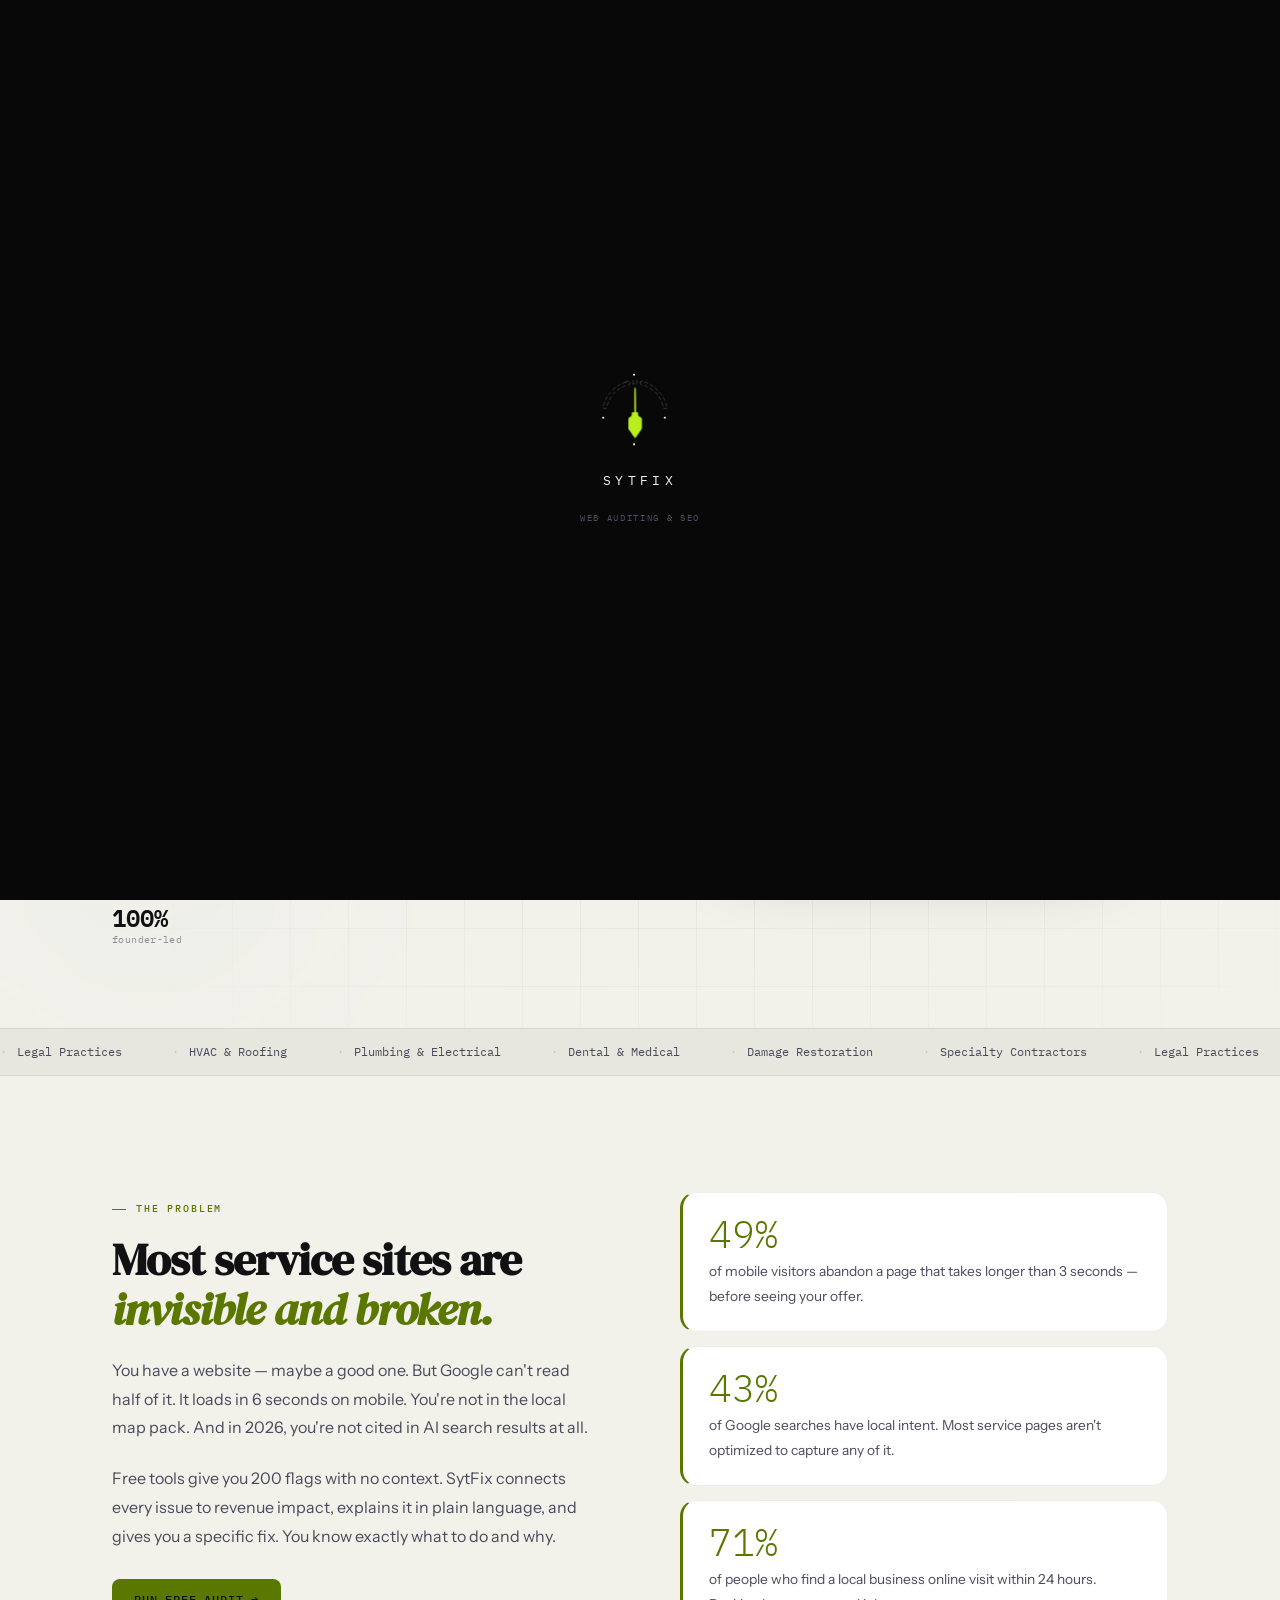
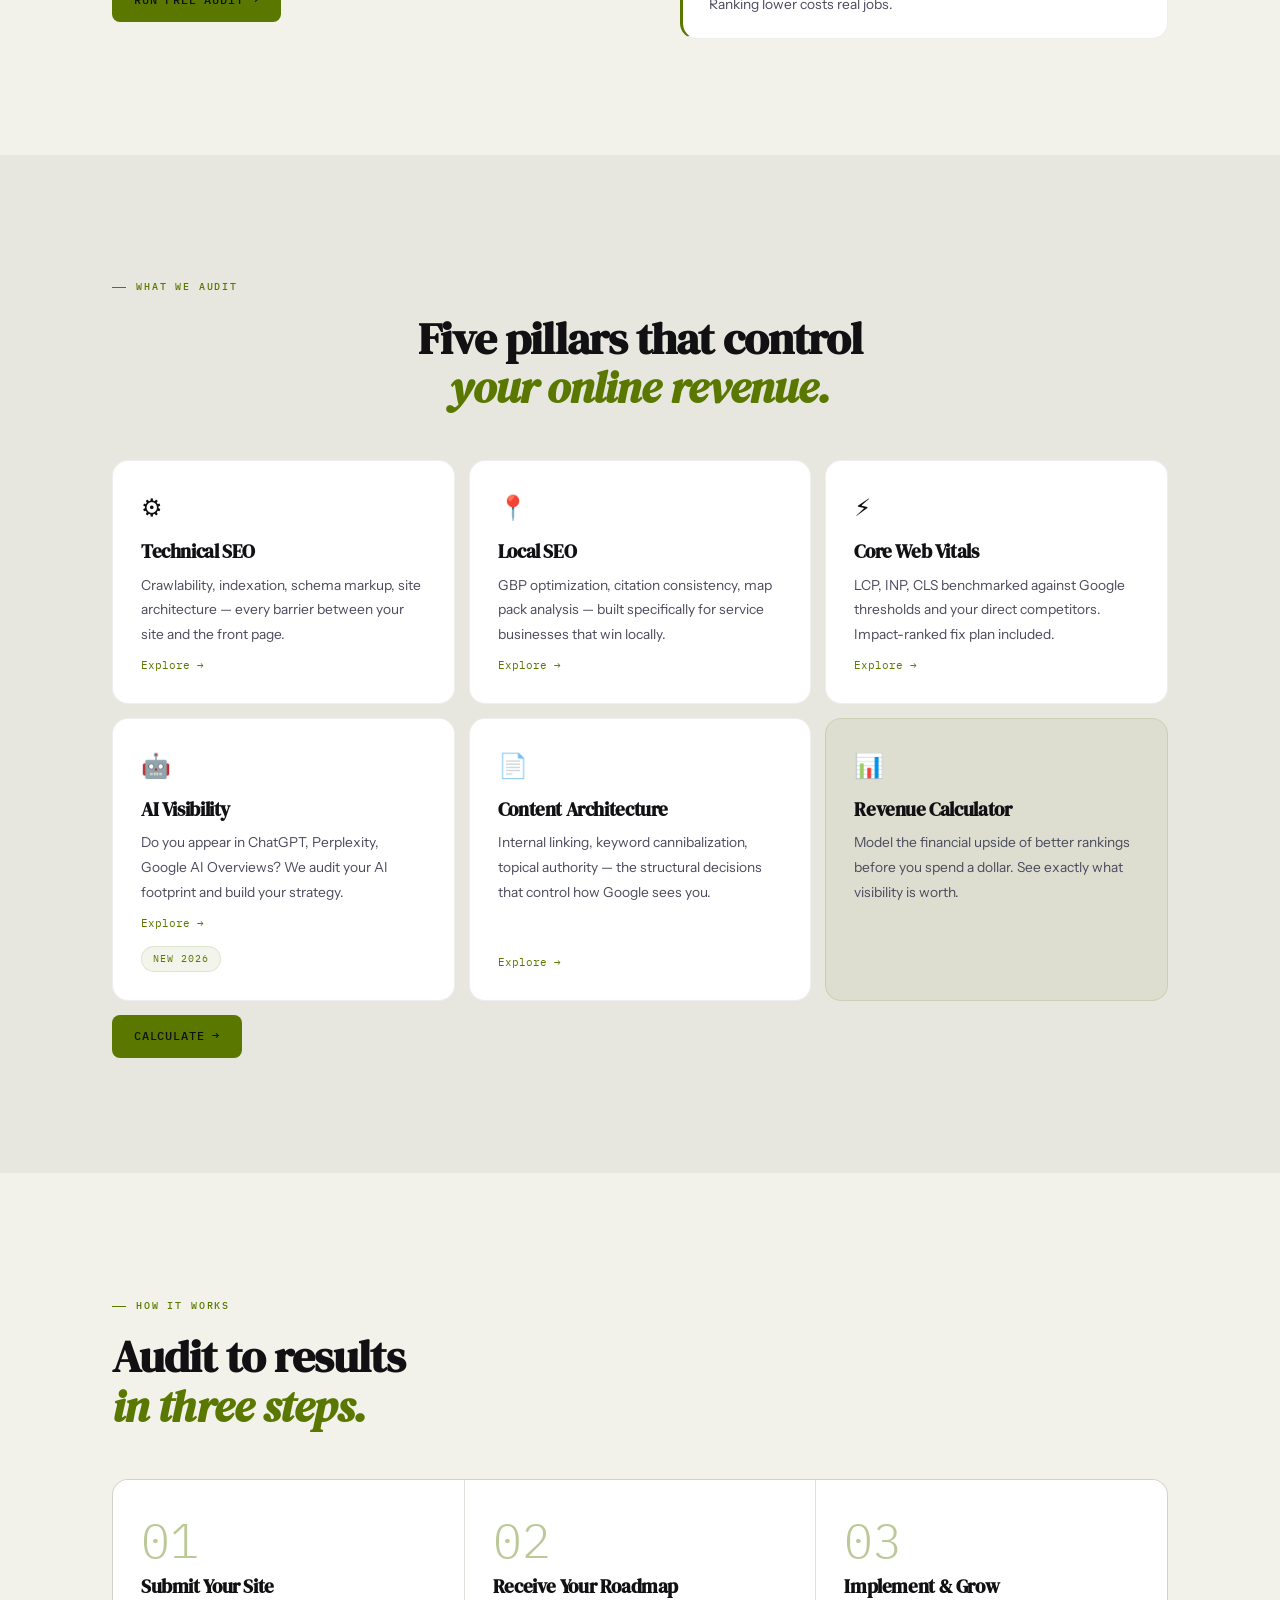
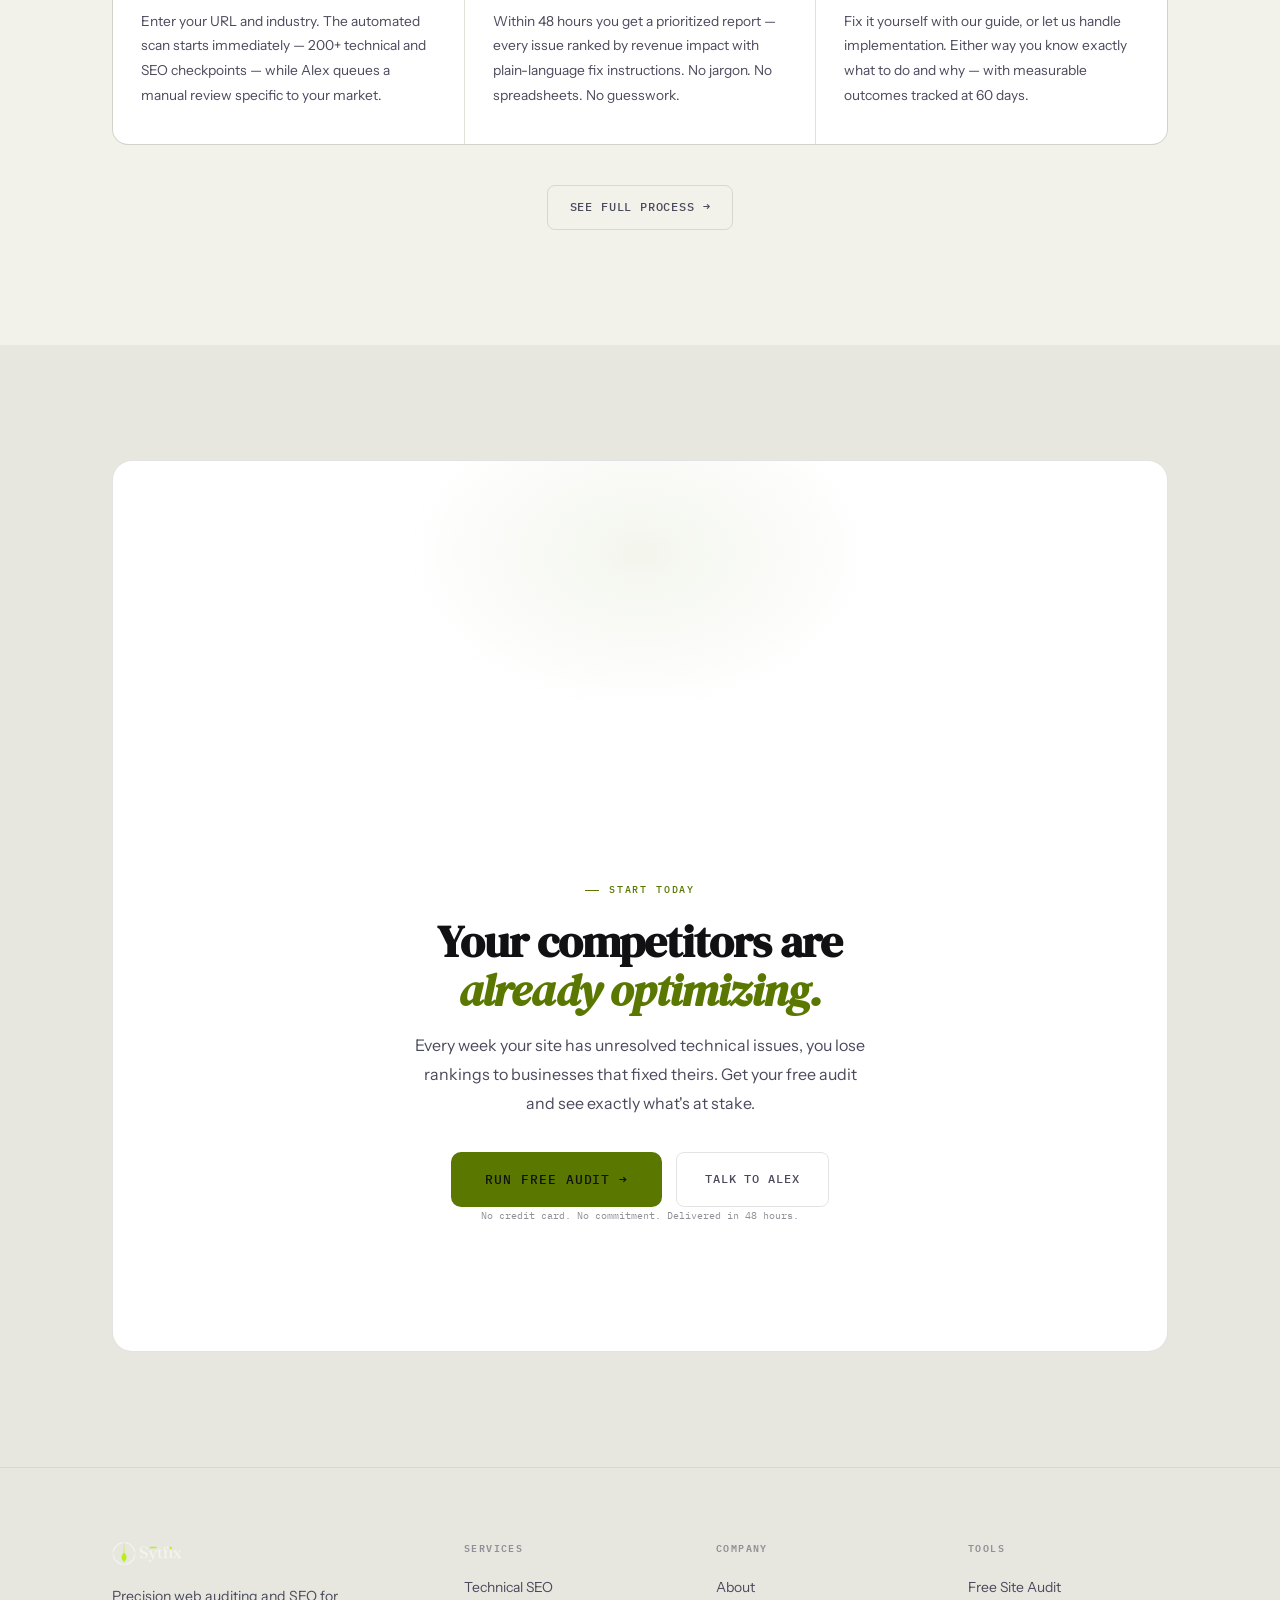
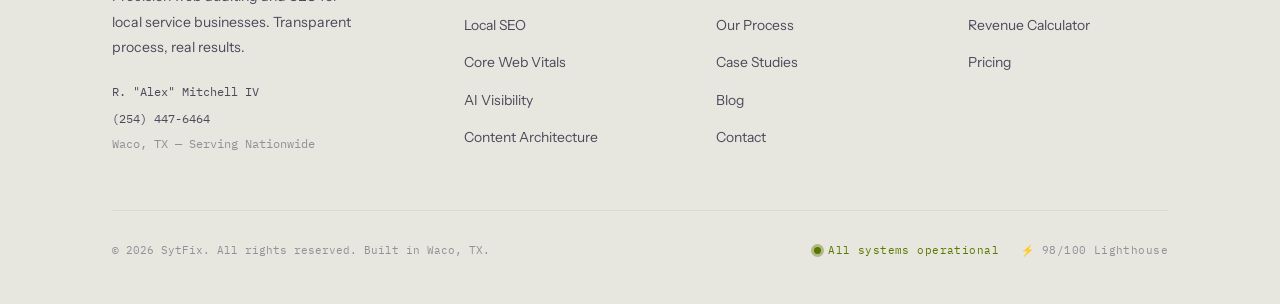
==== commit 02f6eafc: "🚀 SytFix deploy 2026-05-10" ====
--- a/index.html
+++ b/index.html
@@ -8,40 +8,9 @@
 <meta property="og:description" content="SytFix finds what's breaking your site and costing you clients. Precision web audits and local SEO for service businesses.">
 <meta property="og:type" content="website">
 <title>SytFix | Precision Web Auditing & SEO</title>
-<link rel="canonical" href="https://sytfix.com/">
-<meta property="og:url" content="https://sytfix.com/">
-<meta name="twitter:card" content="summary_large_image">
 <link rel="icon" href="img/icon.svg" type="image/svg+xml">
-<link rel="stylesheet" href="css/main.css?v=20260510">
-
-<script type="application/ld+json">
-{
-  "@context": "https://schema.org",
-  "@type": "ProfessionalService",
-  "name": "SytFix",
-  "url": "https://sytfix.com/",
-  "logo": "https://sytfix.com/img/logo.svg",
-  "image": "https://sytfix.com/img/logo.svg",
-  "email": "alex@sytfix.com",
-  "telephone": "+1-254-447-6464",
-  "founder": {"@type":"Person","name":"R. Alex Mitchell IV"},
-  "areaServed": [{"@type":"City","name":"Waco"},{"@type":"Country","name":"United States"}],
-  "address": {"@type":"PostalAddress","addressLocality":"Waco","addressRegion":"TX","addressCountry":"US"},
-  "priceRange": "$$",
-  "sameAs": [],
-  "knowsAbout": ["Technical SEO", "Core Web Vitals", "Local SEO", "AI search visibility", "Schema markup", "Website audits"],
-  "hasOfferCatalog": {
-    "@type": "OfferCatalog",
-    "name": "SytFix Audit Services",
-    "itemListElement": [
-      {"@type":"Offer","itemOffered":{"@type":"Service","name":"Technical SEO Audit"}},
-      {"@type":"Offer","itemOffered":{"@type":"Service","name":"Local SEO Audit"}},
-      {"@type":"Offer","itemOffered":{"@type":"Service","name":"Core Web Vitals Optimization"}},
-      {"@type":"Offer","itemOffered":{"@type":"Service","name":"AI Visibility Audit"}}
-    ]
-  }
-}
-</script>
+<link rel="stylesheet" href="css/main.css">
+
 </head>
 <body>
 <div id="sf-loader" aria-hidden="true">
@@ -77,7 +46,7 @@
     </ul>
     <div class="nav-cta">
       <button class="theme-btn" aria-label="Toggle theme">☀</button>
-      <a href="audit.html" class="btn btn-p btn-sm">Free Audit →</a>
+      <a href="audit.html" class="btn btn-p">Free Audit →</a>
       <button class="burger" aria-label="Open menu" aria-expanded="false">
         <span></span><span></span><span></span>
       </button>
@@ -97,40 +66,7 @@
   </div>
 </div>
 
-<section class="hero hero--globe" aria-label="Hero">
-  <div class="hero-globe-wrap" aria-hidden="true">
-    <svg class="hero-globe-svg" xmlns="http://www.w3.org/2000/svg" viewBox="-220 -220 440 440">
-      <defs>
-        <filter id="gGlow" x="-80%" y="-80%" width="260%" height="260%">
-          <feGaussianBlur stdDeviation="2.5" result="blur"/>
-          <feMerge><feMergeNode in="blur"/><feMergeNode in="SourceGraphic"/></feMerge>
-        </filter>
-        <radialGradient id="gOrb" cx="44%" cy="38%" r="62%">
-          <stop offset="0%" stop-color="#141a0e" stop-opacity="0.97"/>
-          <stop offset="55%" stop-color="#080a05" stop-opacity="0.99"/>
-          <stop offset="100%" stop-color="#B8EF1B" stop-opacity="0.1"/>
-        </radialGradient>
-      </defs>
-      <g id="gRotate">
-        <animateTransform attributeName="transform" type="rotate" from="0 0 0" to="360 0 0" dur="90s" repeatCount="indefinite"/>
-        <circle r="198" fill="url(#gOrb)" stroke="rgba(184,239,27,0.18)" stroke-width="0.8"/>
-        <circle r="204" fill="none" stroke="rgba(184,239,27,0.07)" stroke-width="0.4" stroke-dasharray="2 9"/>
-        <ellipse rx="198" ry="60" fill="none" stroke="rgba(184,239,27,0.12)" stroke-width="0.5" stroke-dasharray="3 8"/>
-        <ellipse rx="198" ry="115" fill="none" stroke="rgba(184,239,27,0.09)" stroke-width="0.4" stroke-dasharray="2 11"/>
-        <ellipse rx="198" ry="160" fill="none" stroke="rgba(184,239,27,0.08)" stroke-width="0.4" stroke-dasharray="2 13"/>
-        <ellipse rx="65" ry="198" fill="none" stroke="rgba(184,239,27,0.09)" stroke-width="0.4" stroke-dasharray="3 9"/>
-        <ellipse rx="130" ry="198" fill="none" stroke="rgba(184,239,27,0.08)" stroke-width="0.4" stroke-dasharray="2 11"/>
-        <g id="gNodes"></g>
-      </g>
-      <ellipse rx="238" ry="70" fill="none" stroke="rgba(184,239,27,0.15)" stroke-width="0.7" stroke-dasharray="4 8" filter="url(#gGlow)">
-        <animateTransform attributeName="transform" type="rotate" from="0" to="360" dur="38s" repeatCount="indefinite"/>
-      </ellipse>
-      <ellipse rx="228" ry="90" fill="none" stroke="rgba(244,244,238,0.06)" stroke-width="0.5" stroke-dasharray="2 7">
-        <animateTransform attributeName="transform" type="rotate" from="20" to="380" dur="55s" repeatCount="indefinite"/>
-      </ellipse>
-      <g id="gRoutes" filter="url(#gGlow)"></g>
-    </svg>
-  </div>
+<section class="hero" aria-label="Hero">
   <div class="hero-grid" aria-hidden="true"></div>
   <div class="hero-blobs" aria-hidden="true"><div class="blob blob1"></div><div class="blob blob2"></div></div>
   <div class="wrap">
@@ -161,56 +97,28 @@
         </div>
       </div>
       <div class="hero-visual">
-        <div class="scan-card" aria-label="Example audit readout">
-          <div class="sc-header">
-            <span class="sc-chip"><span class="dot-live" style="width:5px;height:5px"></span>Live scan</span>
-            <span class="sc-domain">yourdomain.com</span>
-          </div>
-          <div class="sc-score-row">
-            <svg class="sc-ring-svg" viewBox="0 0 80 80" aria-hidden="true">
-              <circle cx="40" cy="40" r="34" fill="none" stroke="rgba(255,255,255,.07)" stroke-width="5"/>
-              <circle cx="40" cy="40" r="34" fill="none" stroke="#B8EF1B" stroke-width="5"
-                stroke-linecap="round" stroke-dasharray="213.6" stroke-dashoffset="59"
-                transform="rotate(-90 40 40)"/>
-            </svg>
-            <div class="sc-score-info">
-              <span class="sc-score-val">72</span>
-              <span class="sc-score-lbl">Health Score</span>
+        <div class="score-card" role="img" aria-label="Example site audit score">
+          <div class="score-card__label">Site Audit Score</div>
+          <div class="score-card__ring-wrap">
+            <div class="t-ring-wrap">
+              <svg class="t-ring-svg" viewBox="0 0 140 140" aria-hidden="true">
+                <circle class="t-ring-track" cx="70" cy="70" r="60.5"/>
+                <circle class="t-ring-fill" cx="70" cy="70" r="60.5"/>
+              </svg>
+              <div class="t-ring-over">
+                <span class="t-score-val">0</span>
+                <span class="t-score-den">/ 100</span>
+              </div>
             </div>
-            <div class="sc-pills">
-              <span class="sc-pill sc-pill--c">3 Critical</span>
-              <span class="sc-pill sc-pill--w">4 Warnings</span>
-              <span class="sc-pill sc-pill--p">2 Passing</span>
-            </div>
-          </div>
-          <div class="sc-checks">
-            <div class="sc-row sc-row--fail">
-              <span class="sc-indicator sc-indicator--fail"></span>
-              <span class="sc-check-name">Schema markup</span>
-              <span class="sc-check-note">Missing JSON-LD</span>
-            </div>
-            <div class="sc-row sc-row--fail">
-              <span class="sc-indicator sc-indicator--fail"></span>
-              <span class="sc-check-name">LCP</span>
-              <span class="sc-check-note">4.9s — threshold: 2.5s</span>
-            </div>
-            <div class="sc-row sc-row--warn">
-              <span class="sc-indicator sc-indicator--warn"></span>
-              <span class="sc-check-name">AI visibility</span>
-              <span class="sc-check-note">Not cited in AI results</span>
-            </div>
-            <div class="sc-row sc-row--pass">
-              <span class="sc-indicator sc-indicator--pass"></span>
-              <span class="sc-check-name">Mobile usability</span>
-              <span class="sc-check-note">Responsive</span>
-            </div>
-            <div class="sc-row sc-row--pass">
-              <span class="sc-indicator sc-indicator--pass"></span>
-              <span class="sc-check-name">HTTPS / Security</span>
-              <span class="sc-check-note">Valid certificate</span>
-            </div>
-          </div>
-          <a href="audit.html" class="sc-cta">Run your free audit <span aria-hidden="true">→</span></a>
+            <div class="score-card__title">yourbusiness.com</div>
+          </div>
+          <div class="score-card__divider"></div>
+          <div class="score-card__checks">
+            <div class="score-check"><span class="sc-dot sc-dot--c"></span><span class="sc-text">Missing schema markup</span></div>
+            <div class="score-check"><span class="sc-dot sc-dot--c"></span><span class="sc-text">LCP 4.9s — too slow</span></div>
+            <div class="score-check"><span class="sc-dot sc-dot--w"></span><span class="sc-text">Invisible in AI search</span></div>
+            <div class="score-check"><span class="sc-dot sc-dot--p"></span><span class="sc-text">Mobile responsive ✓</span></div>
+          </div>
         </div>
       </div>
     </div>
@@ -256,12 +164,12 @@
     <div class="eyebrow reveal" style="justify-content:center">What We Audit</div>
     <h2 class="reveal d1" style="text-align:center;max-width:540px;margin:0 auto 48px">Five pillars that control<br><em>your online revenue.</em></h2>
     <div class="svc-grid">
-      <a href="services.html#technical" class="svc-card reveal"><div class="svc-icon"><svg class="svc-icon-svg" viewBox="0 0 24 24" fill="none" stroke="currentColor" stroke-width="1.5" stroke-linecap="round"><circle cx="12" cy="12" r="3"/><path d="M12 2v2m0 16v2M4.93 4.93l1.41 1.41m11.32 11.32 1.41 1.41M2 12h2m16 0h2M4.93 19.07l1.41-1.41m11.32-11.32 1.41-1.41"/></svg></div><h3>Technical SEO</h3><p>Crawlability, indexation, schema markup, site architecture — every barrier between your site and the front page.</p><span class="svc-arrow">Explore →</span></a>
-      <a href="services.html#local" class="svc-card reveal d1"><div class="svc-icon"><svg class="svc-icon-svg" viewBox="0 0 24 24" fill="none" stroke="currentColor" stroke-width="1.5" stroke-linecap="round"><path d="M12 2C8.13 2 5 5.13 5 9c0 5.25 7 13 7 13s7-7.75 7-13c0-3.87-3.13-7-7-7z"/><circle cx="12" cy="9" r="2.5"/></svg></div><h3>Local SEO</h3><p>GBP optimization, citation consistency, map pack analysis — built specifically for service businesses that win locally.</p><span class="svc-arrow">Explore →</span></a>
-      <a href="services.html#cwv" class="svc-card reveal d2"><div class="svc-icon"><svg class="svc-icon-svg" viewBox="0 0 24 24" fill="none" stroke="currentColor" stroke-width="1.5" stroke-linecap="round" stroke-linejoin="round"><path d="M13 2 4.09 12.26H11L10.45 22 19 11.74H12.5L13 2z"/></svg></div><h3>Core Web Vitals</h3><p>LCP, INP, CLS benchmarked against Google thresholds and your direct competitors. Impact-ranked fix plan included.</p><span class="svc-arrow">Explore →</span></a>
-      <a href="services.html#ai" class="svc-card reveal d1"><div class="svc-icon"><svg class="svc-icon-svg" viewBox="0 0 24 24" fill="none" stroke="currentColor" stroke-width="1.5" stroke-linecap="round"><rect x="3" y="8" width="18" height="12" rx="2"/><path d="M12 8V4m-4 4V6m8 2V6"/><circle cx="9" cy="14" r="1.5"/><circle cx="15" cy="14" r="1.5"/><path d="M9 18h6"/></svg></div><h3>AI Visibility</h3><p>Do you appear in ChatGPT, Perplexity, Google AI Overviews? We audit your AI footprint and build your strategy.</p><span class="svc-arrow">Explore →</span><span class="tag" style="margin-top:4px;width:fit-content">New 2026</span></a>
-      <a href="services.html#content" class="svc-card reveal d2"><div class="svc-icon"><svg class="svc-icon-svg" viewBox="0 0 24 24" fill="none" stroke="currentColor" stroke-width="1.5" stroke-linecap="round"><path d="M14 2H6a2 2 0 0 0-2 2v16a2 2 0 0 0 2 2h12a2 2 0 0 0 2-2V8z"/><path d="M14 2v6h6M8 13h8M8 17h5"/></svg></div><h3>Content Architecture</h3><p>Internal linking, keyword cannibalization, topical authority — the structural decisions that control how Google sees you.</p><span class="svc-arrow">Explore →</span></a>
-      <a href="calculator.html" class="svc-card svc-card-cta reveal d3"><div class="svc-icon"><svg class="svc-icon-svg" viewBox="0 0 24 24" fill="none" stroke="currentColor" stroke-width="1.5" stroke-linecap="round"><path d="M18 20V10M12 20V4M6 20v-6"/></svg></div><h3>Revenue Calculator</h3><p>Model the financial upside of better rankings before you spend a dollar. See exactly what visibility is worth.</p><a href="calculator.html" class="btn btn-p" style="margin-top:auto;width:fit-content">Calculate →</a></a>
+      <a href="services.html#technical" class="svc-card reveal"><div class="svc-icon">⚙</div><h3>Technical SEO</h3><p>Crawlability, indexation, schema markup, site architecture — every barrier between your site and the front page.</p><span class="svc-arrow">Explore →</span></a>
+      <a href="services.html#local" class="svc-card reveal d1"><div class="svc-icon">📍</div><h3>Local SEO</h3><p>GBP optimization, citation consistency, map pack analysis — built specifically for service businesses that win locally.</p><span class="svc-arrow">Explore →</span></a>
+      <a href="services.html#cwv" class="svc-card reveal d2"><div class="svc-icon">⚡</div><h3>Core Web Vitals</h3><p>LCP, INP, CLS benchmarked against Google thresholds and your direct competitors. Impact-ranked fix plan included.</p><span class="svc-arrow">Explore →</span></a>
+      <a href="services.html#ai" class="svc-card reveal d1"><div class="svc-icon">🤖</div><h3>AI Visibility</h3><p>Do you appear in ChatGPT, Perplexity, Google AI Overviews? We audit your AI footprint and build your strategy.</p><span class="svc-arrow">Explore →</span><span class="tag" style="margin-top:4px;width:fit-content">New 2026</span></a>
+      <a href="services.html#content" class="svc-card reveal d2"><div class="svc-icon">📄</div><h3>Content Architecture</h3><p>Internal linking, keyword cannibalization, topical authority — the structural decisions that control how Google sees you.</p><span class="svc-arrow">Explore →</span></a>
+      <a href="calculator.html" class="svc-card svc-card-cta reveal d3"><div class="svc-icon">📊</div><h3>Revenue Calculator</h3><p>Model the financial upside of better rankings before you spend a dollar. See exactly what visibility is worth.</p><a href="calculator.html" class="btn btn-p" style="margin-top:auto;width:fit-content">Calculate →</a></a>
     </div>
   </div>
 </section>
@@ -344,6 +252,6 @@
     </div>
   </div>
 </footer>
-<script src="js/app.js?v=20260510"></script>
+<script src="js/app.js"></script>
 </body>
 </html>
--- a/css/main.css
+++ b/css/main.css
@@ -647,343 +647,3 @@
 @media(prefers-reduced-motion:reduce){
   *,*::before,*::after{animation-duration:.01ms!important;animation-iteration-count:1!important;transition-duration:.01ms!important}
 }
-
-/* ── Audit proof/evidence upgrade ── */
-.res-issue--proof{display:block;gap:0;padding:22px 0;border-bottom:1px solid var(--border)}
-.res-issue--proof .ri-head{display:flex;align-items:flex-start;gap:12px;margin-bottom:9px}
-.res-issue--proof .ri-head strong{font-size:.9rem;color:var(--t);line-height:1.35}
-.res-issue--proof p{font-size:.84rem;margin:0 0 14px;color:var(--t2)}
-.ri-p{background:rgba(184,239,27,.12);color:var(--lime);border-color:rgba(184,239,27,.25)}
-.proof-grid{display:grid;grid-template-columns:1fr 1fr;gap:12px;margin-top:12px}
-.proof-grid>div{background:rgba(255,255,255,.025);border:1px solid var(--border);border-radius:14px;padding:12px;min-width:0}
-.proof-label{display:block;font-family:var(--mono);font-size:.58rem;letter-spacing:.14em;text-transform:uppercase;color:var(--t3);margin-bottom:8px}
-.proof-grid code{display:block;font-family:var(--mono);font-size:.62rem;line-height:1.45;color:var(--t2);white-space:normal;word-break:break-word;background:rgba(0,0,0,.18);border:1px solid rgba(255,255,255,.04);border-radius:9px;padding:7px 8px;margin-top:6px}
-.deduct{display:inline-flex;margin-top:12px;font-family:var(--mono);font-size:.62rem;letter-spacing:.08em;text-transform:uppercase;color:#ff8585;background:rgba(255,85,85,.08);border:1px solid rgba(255,85,85,.17);border-radius:999px;padding:7px 10px}
-.deduct.good{color:var(--lime);background:rgba(184,239,27,.09);border-color:rgba(184,239,27,.18)}
-.score-break{margin-top:24px;padding:20px;border-radius:var(--r2);background:rgba(184,239,27,.045);border:1px solid var(--lime-d2)}
-.score-break h4{font-family:var(--serif);font-size:1.05rem;margin-bottom:14px}
-.score-bars{display:grid;gap:10px}
-.score-bar{position:relative;display:grid;grid-template-columns:1fr auto;gap:12px;align-items:center;font-family:var(--mono);font-size:.67rem;color:var(--t2);padding-bottom:8px;border-bottom:1px solid var(--border)}
-.score-bar:last-child{border-bottom:none;padding-bottom:0}
-.score-bar i{grid-column:1/-1;display:block;height:6px;border-radius:999px;background:linear-gradient(90deg,var(--lime) var(--w),rgba(255,255,255,.08) var(--w));box-shadow:0 0 18px rgba(184,239,27,.08)}
-@media(max-width:620px){.proof-grid{grid-template-columns:1fr}.res-issue--proof .ri-head{display:grid;grid-template-columns:auto 1fr}.proof-grid code{font-size:.58rem}}
-
-
-
-/* ── Audit result issue cards ───────────────────────────────────── */
-.ri-card{
-  padding:20px 0;
-  border-bottom:1px solid var(--border);
-}
-.ri-card:last-of-type{border-bottom:none;}
-.ri-head{display:flex;align-items:flex-start;gap:10px;margin-bottom:8px;flex-wrap:wrap;}
-.ri-head strong{font-size:.92rem;color:var(--t);line-height:1.35;}
-.ri-desc{font-size:.86rem;color:var(--t2);margin:0 0 12px;line-height:1.55;}
-.ri-detail{margin-bottom:10px;}
-.ri-detail-label{
-  display:block;font-family:var(--mono);font-size:.58rem;
-  letter-spacing:.14em;text-transform:uppercase;
-  color:var(--t2);margin-bottom:6px;
-}
-.ri-detail code{
-  display:block;font-family:var(--mono);font-size:.65rem;
-  color:var(--t2);background:rgba(255,255,255,.04);
-  border:1px solid var(--border);border-radius:8px;
-  padding:6px 9px;margin-top:4px;word-break:break-all;
-}
-.ri-impact{
-  display:inline-block;
-  font-family:var(--mono);font-size:.65rem;
-  color:#ff9e9e;background:rgba(255,80,80,.08);
-  border:1px solid rgba(255,80,80,.2);
-  border-radius:999px;padding:5px 11px;margin-top:4px;
-}
-.ri-meta{margin-top:20px;}
-
-/* ── Tag variants ───────────────────────────────────────────────── */
-.tag--good{color:#7ddf6a;background:rgba(125,223,106,.1);border-color:rgba(125,223,106,.25);}
-.tag--ok{color:var(--lime);background:rgba(184,239,27,.09);border-color:rgba(184,239,27,.2);}
-.tag--warn{color:#ffba5c;background:rgba(255,186,92,.09);border-color:rgba(255,186,92,.22);}
-
-/* ── Proof-label contrast fix ───────────────────────────────────── */
-.proof-label{color:var(--t2)!important;}
-.proof-grid code{color:var(--t2)!important;}
-
-
-/* ════════════════════════════════════════════════
-   POLISH PASS — v20260509
-   ════════════════════════════════════════════════ */
-
-/* ── btn-sm ─────────────────────────────────────── */
-.btn-sm{padding:9px 18px;font-size:.68rem}
-
-/* ── Tooltip ─────────────────────────────────────── */
-.tip{
-  display:inline-flex;align-items:center;justify-content:center;
-  width:15px;height:15px;border-radius:50%;
-  background:var(--surf2);border:1px solid var(--border2);
-  font-family:var(--mono);font-size:.58rem;font-weight:600;
-  color:var(--t3);cursor:default;vertical-align:middle;
-  position:relative;margin-left:4px;
-  transition:border-color .15s,color .15s;
-}
-.tip:hover{color:var(--lime);border-color:var(--lime-d2);}
-.tip::after{
-  content:attr(data-tip);
-  position:absolute;bottom:calc(100% + 8px);left:50%;
-  transform:translateX(-50%);
-  width:220px;background:var(--surf2);
-  border:1px solid var(--border2);border-radius:10px;
-  padding:10px 13px;font-family:var(--sans);font-size:.76rem;
-  font-weight:400;color:var(--t2);line-height:1.5;
-  pointer-events:none;opacity:0;
-  transition:opacity .15s ease;
-  white-space:normal;text-transform:none;letter-spacing:0;
-  box-shadow:0 8px 32px rgba(0,0,0,.35);
-  z-index:100;
-}
-.tip:hover::after{opacity:1;}
-/* Arrow */
-.tip::before{
-  content:'';position:absolute;bottom:calc(100% + 3px);left:50%;
-  transform:translateX(-50%);
-  border:5px solid transparent;border-top-color:var(--border2);
-  pointer-events:none;opacity:0;transition:opacity .15s ease;z-index:101;
-}
-.tip:hover::before{opacity:1;}
-/* Mobile: flip tooltip above if near top */
-@media(max-width:560px){
-  .tip::after{left:0;transform:none;width:200px;}
-}
-
-/* ── Scan card (hero visual) ─────────────────────── */
-.scan-card{
-  width:100%;max-width:390px;
-  background:var(--surf);
-  border:1px solid var(--border2);
-  border-radius:20px;
-  padding:28px;
-  box-shadow:0 32px 80px rgba(0,0,0,.5),0 0 0 1px rgba(255,255,255,.03);
-  position:relative;overflow:hidden;
-}
-.scan-card::before{
-  content:'';position:absolute;top:0;left:0;right:0;height:1px;
-  background:linear-gradient(90deg,transparent,rgba(184,239,27,.25),transparent);
-}
-.sc-header{
-  display:flex;align-items:center;justify-content:space-between;
-  margin-bottom:22px;
-}
-.sc-chip{
-  display:inline-flex;align-items:center;gap:6px;
-  font-family:var(--mono);font-size:.62rem;letter-spacing:.06em;
-  color:var(--lime);background:var(--lime-d);
-  border:1px solid var(--lime-d2);border-radius:100px;
-  padding:4px 10px;
-}
-.sc-domain{
-  font-family:var(--mono);font-size:.68rem;color:var(--t3);
-  background:var(--bg3);border:1px solid var(--border);
-  border-radius:6px;padding:4px 10px;
-}
-.sc-score-row{
-  display:flex;align-items:center;gap:18px;
-  padding:18px 0;border-top:1px solid var(--border);
-  border-bottom:1px solid var(--border);margin-bottom:18px;
-}
-.sc-ring-svg{width:64px;height:64px;flex-shrink:0;}
-.sc-score-info{display:flex;flex-direction:column;gap:2px;}
-.sc-score-val{
-  font-family:var(--mono);font-size:2.2rem;font-weight:600;
-  color:var(--t);line-height:1;
-}
-.sc-score-lbl{
-  font-family:var(--mono);font-size:.6rem;color:var(--t3);
-  text-transform:uppercase;letter-spacing:.08em;
-}
-.sc-pills{display:flex;flex-direction:column;gap:5px;margin-left:auto;}
-.sc-pill{
-  font-family:var(--mono);font-size:.6rem;letter-spacing:.04em;
-  padding:3px 9px;border-radius:100px;white-space:nowrap;
-}
-.sc-pill--c{background:rgba(255,80,80,.12);color:#ff7070;border:1px solid rgba(255,80,80,.2);}
-.sc-pill--w{background:rgba(255,186,0,.1);color:#ffc233;border:1px solid rgba(255,186,0,.2);}
-.sc-pill--p{background:rgba(184,239,27,.1);color:var(--lime);border:1px solid var(--lime-d2);}
-.sc-checks{display:flex;flex-direction:column;gap:0;margin-bottom:20px;}
-.sc-row{
-  display:grid;grid-template-columns:10px 1fr auto;
-  align-items:center;gap:10px;
-  padding:9px 0;border-bottom:1px solid var(--border);
-  font-family:var(--mono);font-size:.7rem;
-}
-.sc-row:last-child{border-bottom:none;}
-.sc-indicator{width:8px;height:8px;border-radius:50%;flex-shrink:0;}
-.sc-indicator--fail{background:#ff5050;}
-.sc-indicator--warn{background:#ffc233;}
-.sc-indicator--pass{background:#3dd6c0;}
-.sc-check-name{color:var(--t2);}
-.sc-check-note{color:var(--t3);font-size:.62rem;text-align:right;}
-.sc-row--fail .sc-check-name{color:var(--t);}
-.sc-cta{
-  display:flex;align-items:center;justify-content:center;gap:6px;
-  width:100%;padding:12px;border-radius:10px;
-  background:var(--lime);color:#080809;
-  font-family:var(--mono);font-size:.74rem;font-weight:600;
-  letter-spacing:.06em;text-transform:uppercase;
-  transition:background .15s,box-shadow .2s;
-}
-.sc-cta:hover{background:var(--lime2);box-shadow:0 0 28px var(--lime-glow);}
-[data-theme=light] .sc-cta{color:#111114;}
-
-/* ── Mobile: hero visual above-fold fix ──────────────────────────── */
-/* On mobile, visual goes BELOW headline, not above */
-@media(max-width:860px){
-  .hero-visual{order:1;}
-  .hero-content{order:0;}
-  .scan-card{max-width:100%;}
-}
-
-/* ── Nav consistency: cap CTA area so it never overflows ─────────── */
-.nav-cta{gap:8px;}
-.nav-in{gap:12px;}
-
-/* ── Page header bottom spacing consistency ───────────────────────── */
-.ph{padding:calc(var(--nav-h) + 72px) 0 64px;}
-
-/* ── Audit card form spacing ──────────────────────────────────────── */
-.audit-card .f-label{
-  color:var(--t2);
-}
-.audit-card .f-input,
-.audit-card .f-select{
-  background:var(--bg2);
-  color:var(--t);
-}
-.audit-card .f-input::placeholder{color:var(--t3);}
-
-/* ── Audit progress card: spinning icon replace with CSS ─────────── */
-.scan-spinner{
-  width:40px;height:40px;border-radius:50%;
-  border:3px solid var(--border2);border-top-color:var(--lime);
-  animation:spin .9s linear infinite;display:inline-block;
-  margin-bottom:16px;
-}
-
-/* ── Result score: make it slightly smaller on mobile ────────────── */
-@media(max-width:480px){
-  .res-score{font-size:3.8rem;}
-}
-
-/* ── ri-p badge (verified/pass) ───────────────────────────────────── */
-.ri-p{background:rgba(184,239,27,.1);color:var(--lime);border:1px solid var(--lime-d2);}
-
-/* ── Light mode scan card ─────────────────────────────────────────── */
-[data-theme=light] .scan-card{
-  box-shadow:0 12px 40px rgba(0,0,0,.1),0 0 0 1px rgba(0,0,0,.04);
-}
-[data-theme=light] .sc-domain{background:var(--bg3);}
-
-
-/* ════════════════════════════════════════════════
-   POLISH v20260510 — Globe, icons, lime, mobile
-   ════════════════════════════════════════════════ */
-
-/* ── Lime tone-down: soften global lime brightness ── */
-:root {
-  --lime:      #a8d916;
-  --lime2:     #93c012;
-  --lime3:     #7faa0e;
-  --lime-d:    rgba(168,217,22,0.07);
-  --lime-d2:   rgba(168,217,22,0.14);
-  --lime-glow: rgba(168,217,22,0.2);
-}
-[data-theme="light"] {
-  --lime:      #5a7800;
-  --lime2:     #496300;
-}
-
-/* ── SVG service icons ────────────────────────────── */
-.svc-icon-svg {
-  width: 22px;
-  height: 22px;
-  color: var(--lime);
-  flex-shrink: 0;
-}
-.svc-icon {
-  display: flex;
-  align-items: center;
-  margin-bottom: 6px;
-}
-.svc-detail-icon {
-  display: flex;
-  align-items: center;
-  margin-bottom: 10px;
-}
-.svc-detail-icon .svc-icon-svg {
-  width: 28px;
-  height: 28px;
-}
-
-/* ── Globe hero ───────────────────────────────────── */
-.hero--globe {
-  background:
-    radial-gradient(circle at 50% 48%, rgba(168,217,22,0.13), transparent 31%),
-    radial-gradient(circle at 24% 20%, rgba(247,247,239,0.04), transparent 24%),
-    radial-gradient(circle at 80% 70%, rgba(124,200,46,0.07), transparent 24%),
-    linear-gradient(180deg, #050509, #020302 70%, #000);
-}
-.hero-globe-wrap {
-  position: absolute;
-  inset: 0;
-  display: flex;
-  align-items: center;
-  justify-content: flex-end;
-  pointer-events: none;
-  overflow: hidden;
-  z-index: 0;
-}
-.hero-globe-svg {
-  width: min(600px, 90vw);
-  height: min(600px, 90vw);
-  opacity: 0.55;
-  flex-shrink: 0;
-  margin-right: -8%;
-}
-/* Fade globe on mobile so it doesn't crowd the card */
-@media (max-width: 860px) {
-  .hero-globe-wrap { justify-content: center; opacity: 0.25; }
-  .hero-globe-svg { margin-right: 0; width: min(420px, 90vw); height: min(420px, 90vw); }
-}
-
-/* ── Philosophy grid (about.html) ─────────────────── */
-.phil-grid {
-  display: grid;
-  grid-template-columns: repeat(3, 1fr);
-  gap: 16px;
-}
-@media (max-width: 740px) {
-  .phil-grid { grid-template-columns: 1fr; }
-  .phil-grid .card { padding: 22px; }
-}
-
-/* ── Nav logo sizing — ensure it never competes with CTA ─── */
-.nav-logo img {
-  height: 28px;
-}
-/* Prevent nav overflow on very narrow screens */
-@media (max-width: 400px) {
-  .nav-logo img { height: 24px; }
-  .btn-sm { padding: 8px 14px; font-size: .64rem; }
-}
-
-/* ── Page header — ensure all inner pages are consistent ─── */
-.ph {
-  padding: calc(var(--nav-h) + 64px) 0 56px;
-  min-height: 0;
-}
-.ph h1 { font-size: clamp(2rem, 4.5vw, 3.8rem); }
-
-/* ── About grid mobile fix ────────────────────────── */
-@media (max-width: 600px) {
-  .about-grid { grid-template-columns: 1fr; gap: 32px; }
-}
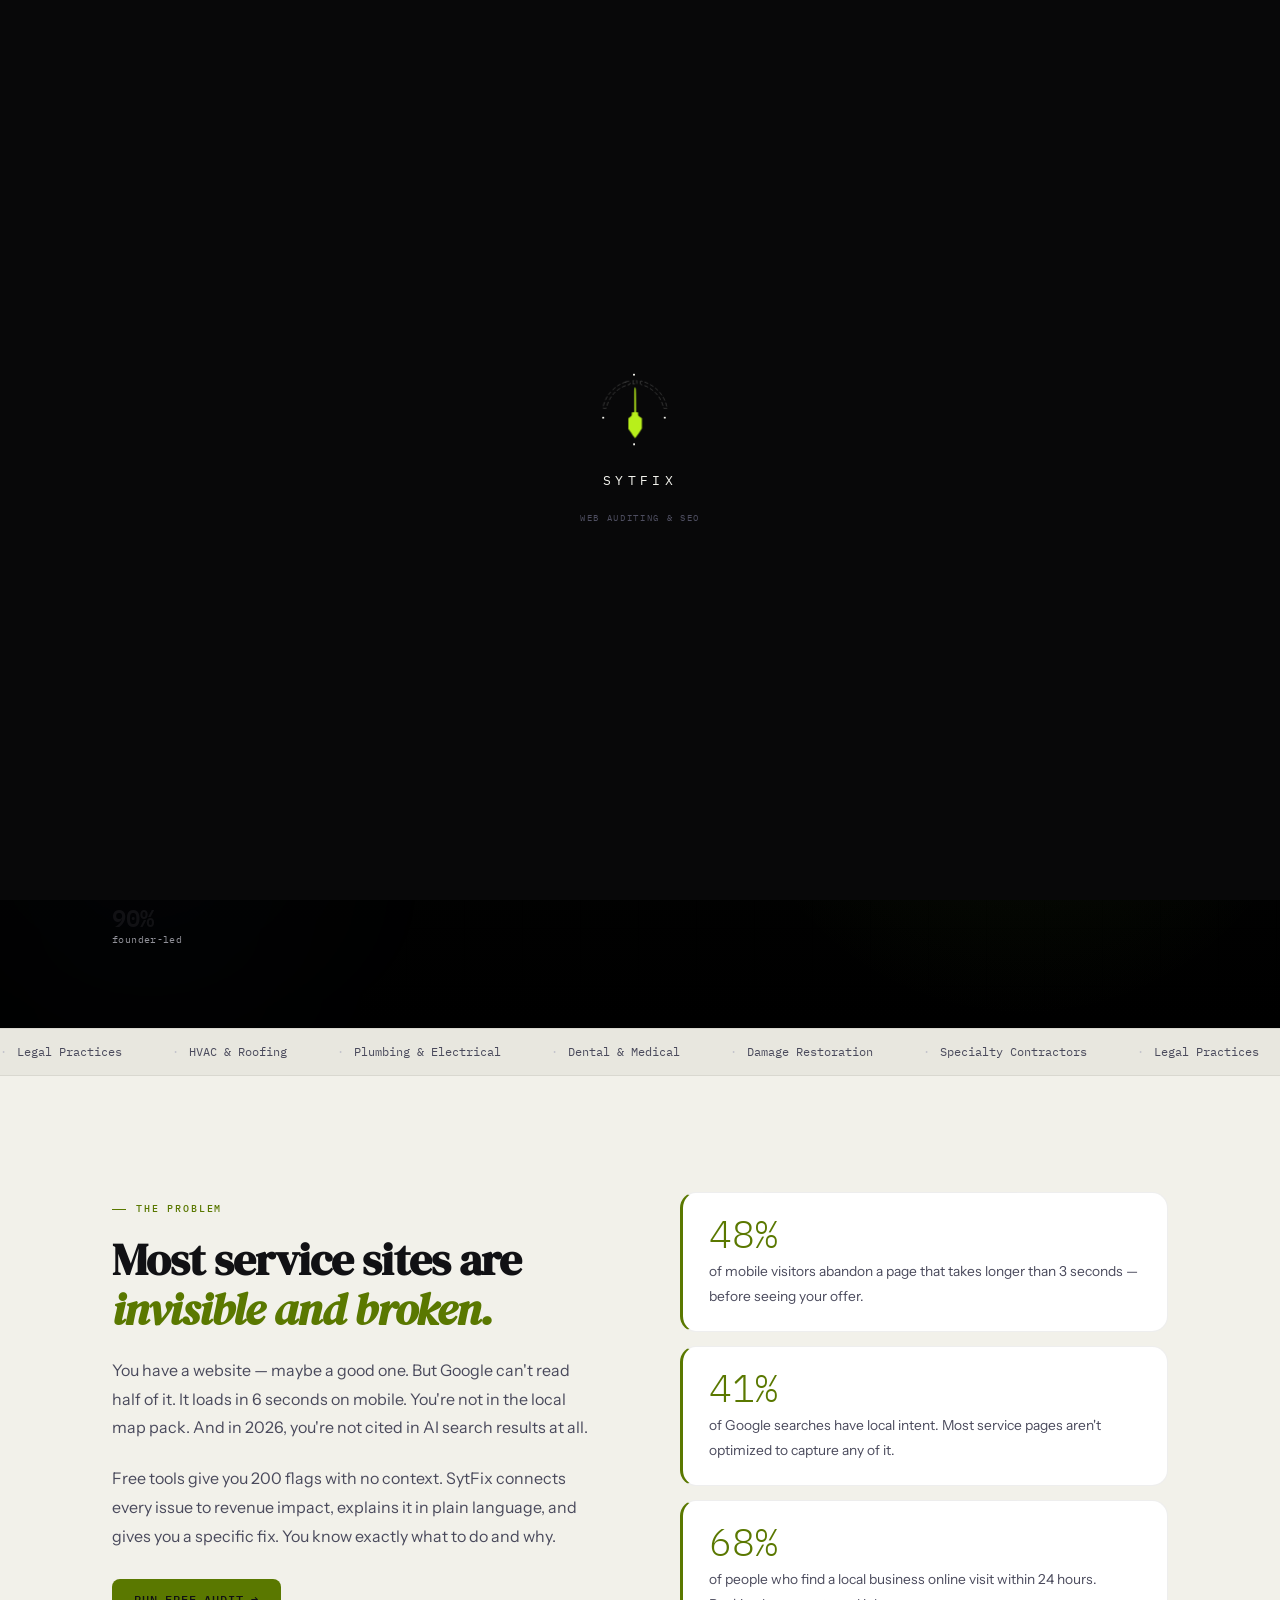
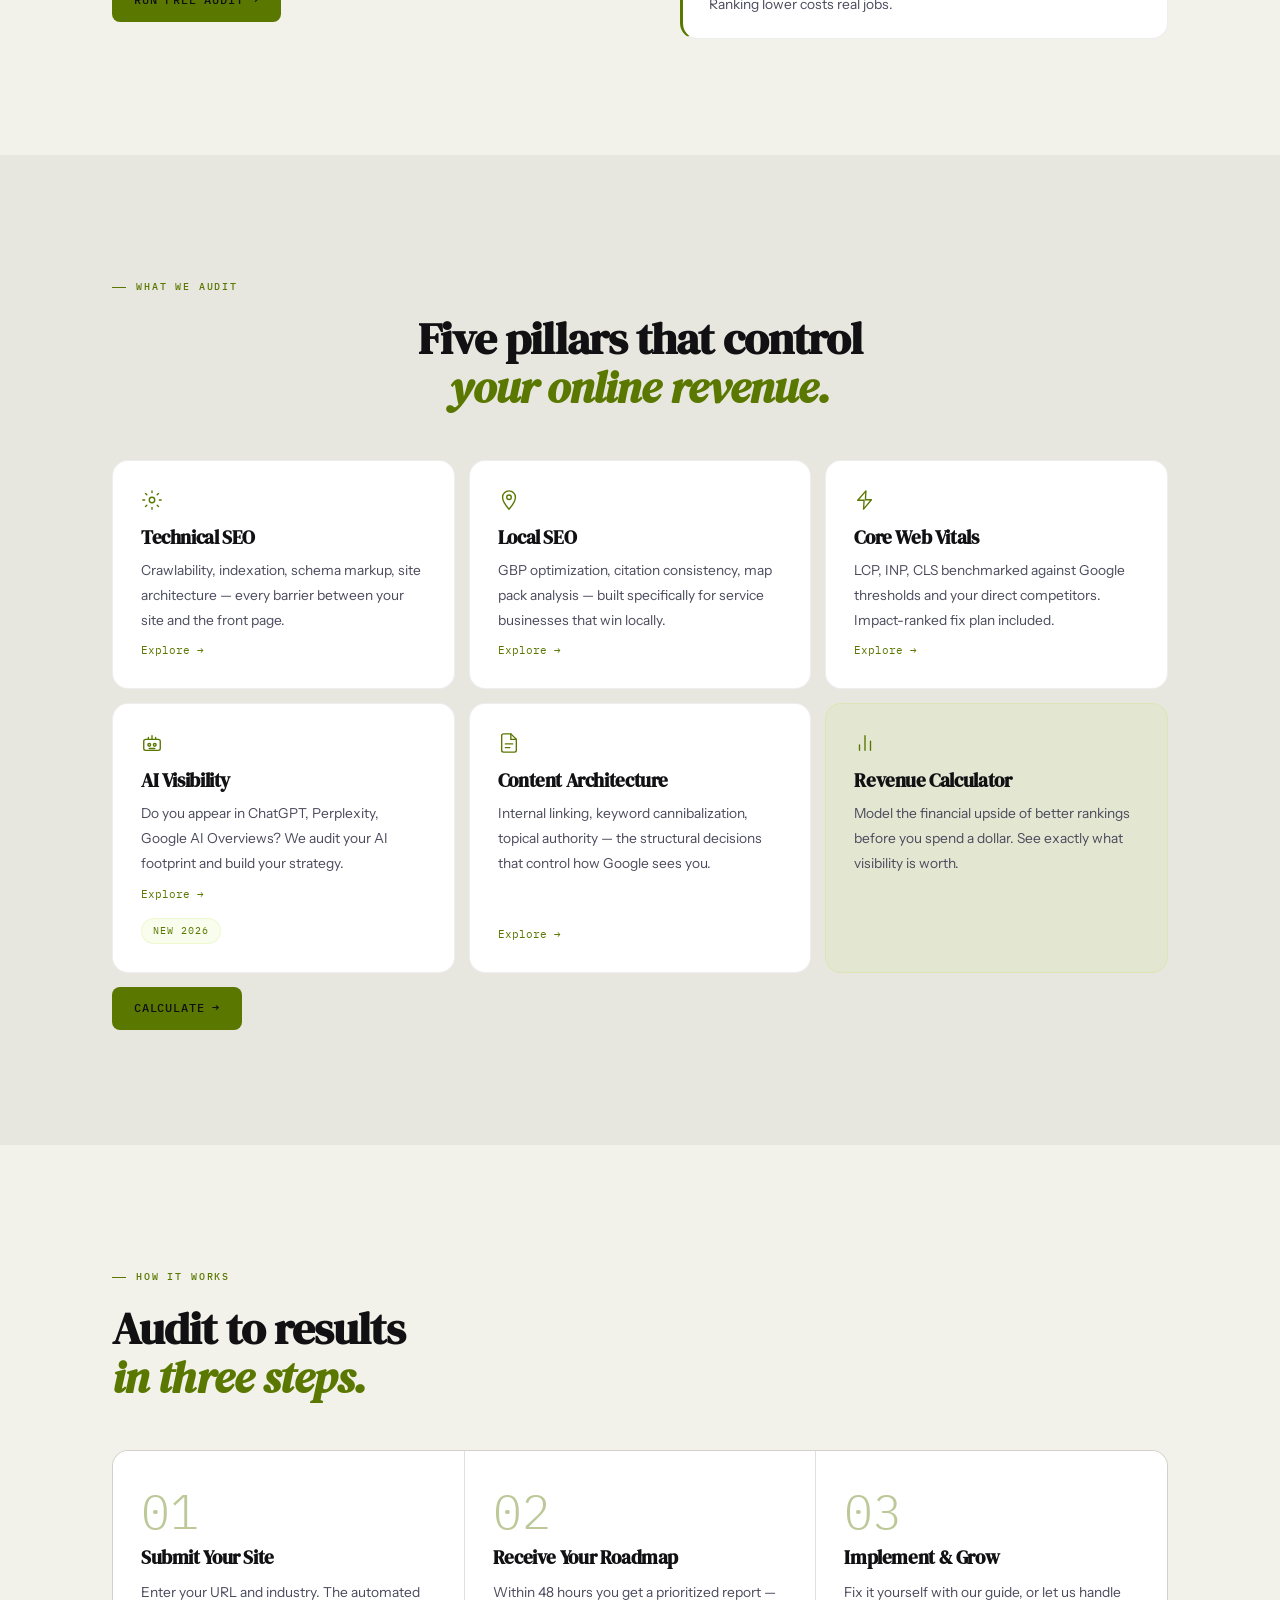
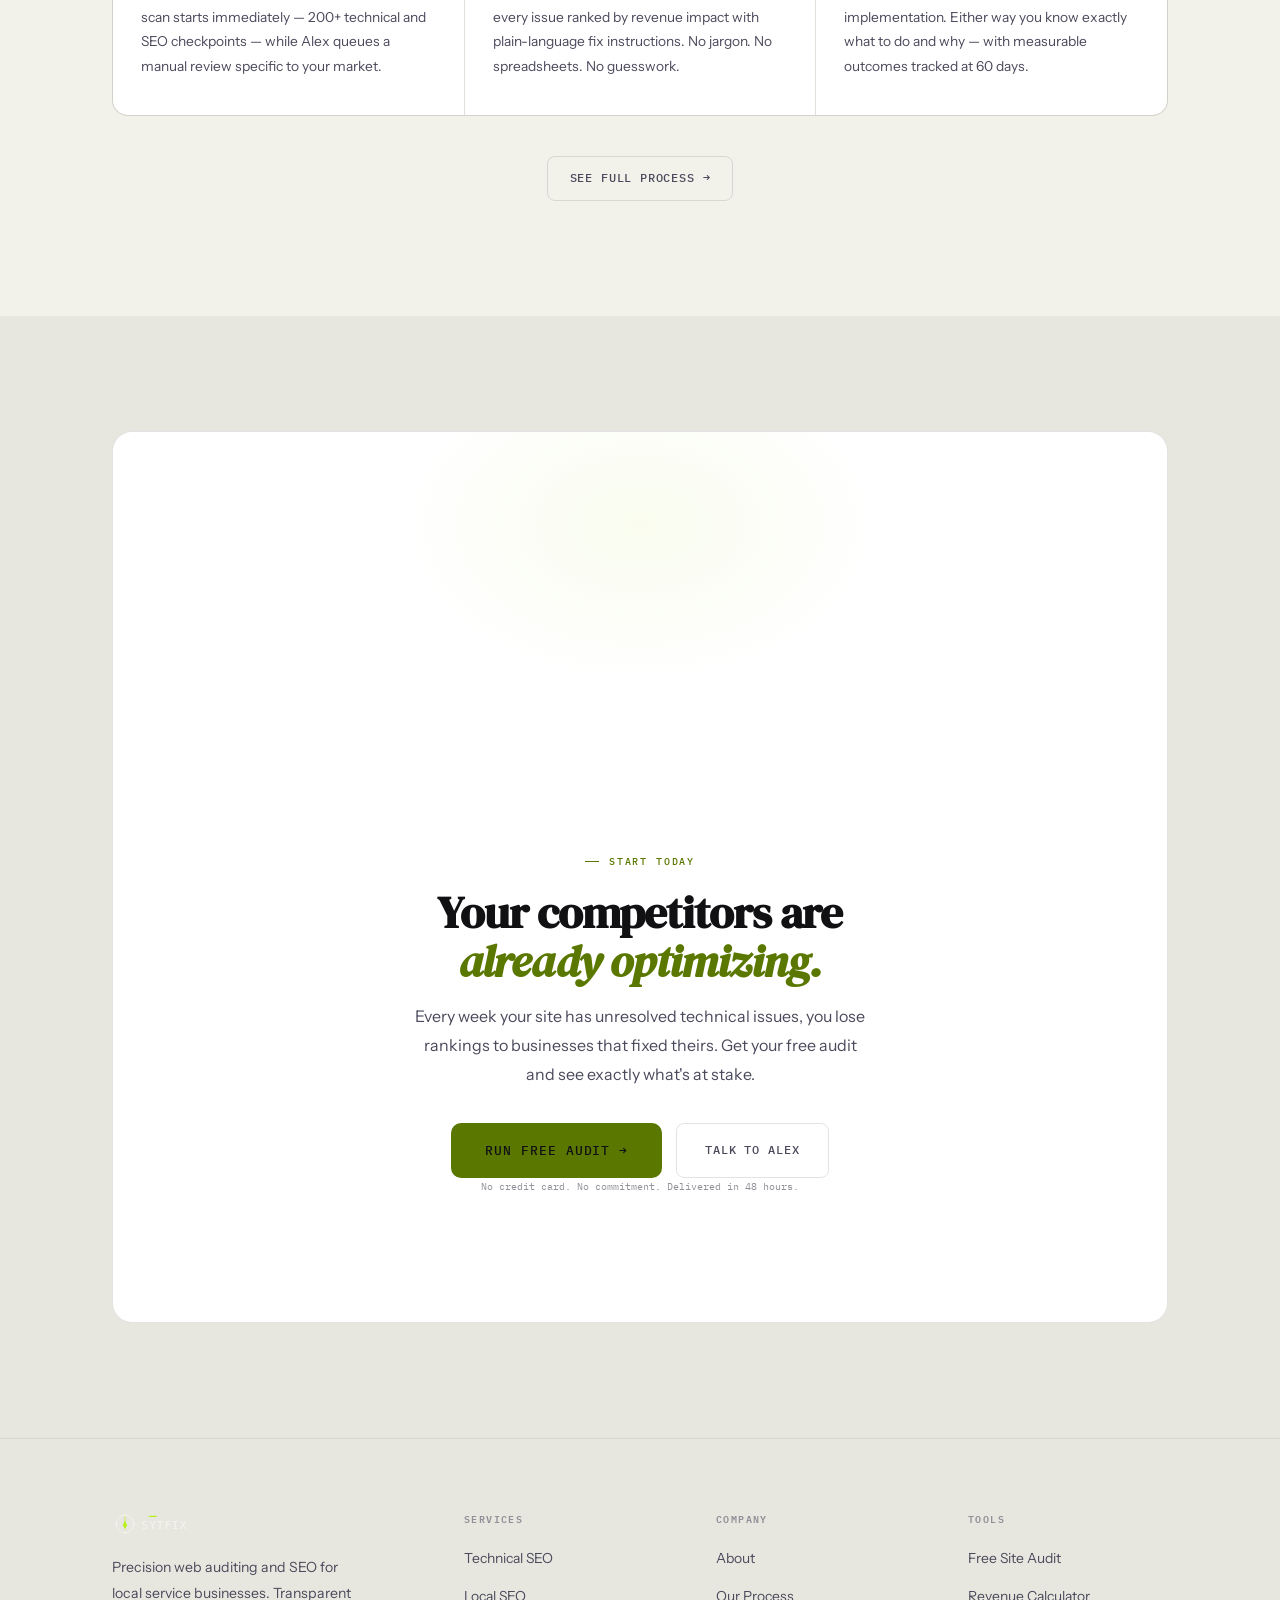
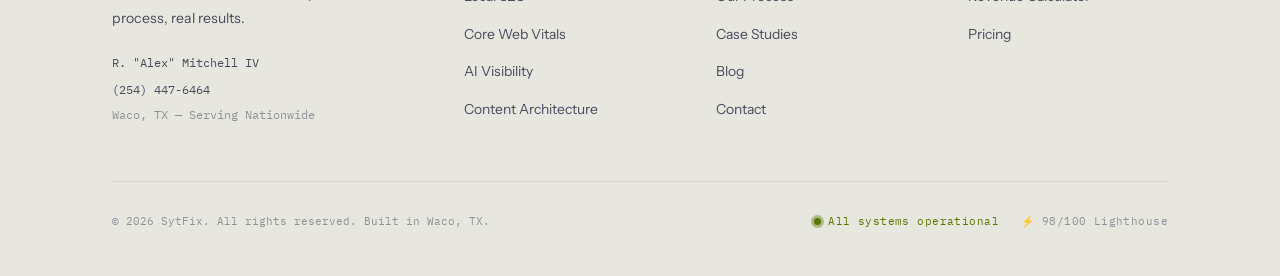
==== commit 3449b95a: "Deploy SytFix real scanner" ====
--- a/index.html
+++ b/index.html
@@ -8,9 +8,40 @@
 <meta property="og:description" content="SytFix finds what's breaking your site and costing you clients. Precision web audits and local SEO for service businesses.">
 <meta property="og:type" content="website">
 <title>SytFix | Precision Web Auditing & SEO</title>
+<link rel="canonical" href="https://sytfix.com/">
+<meta property="og:url" content="https://sytfix.com/">
+<meta name="twitter:card" content="summary_large_image">
 <link rel="icon" href="img/icon.svg" type="image/svg+xml">
-<link rel="stylesheet" href="css/main.css">
-
+<link rel="stylesheet" href="css/main.css?v=20260510">
+
+<script type="application/ld+json">
+{
+  "@context": "https://schema.org",
+  "@type": "ProfessionalService",
+  "name": "SytFix",
+  "url": "https://sytfix.com/",
+  "logo": "https://sytfix.com/img/logo.svg",
+  "image": "https://sytfix.com/img/logo.svg",
+  "email": "alex@sytfix.com",
+  "telephone": "+1-254-447-6464",
+  "founder": {"@type":"Person","name":"R. Alex Mitchell IV"},
+  "areaServed": [{"@type":"City","name":"Waco"},{"@type":"Country","name":"United States"}],
+  "address": {"@type":"PostalAddress","addressLocality":"Waco","addressRegion":"TX","addressCountry":"US"},
+  "priceRange": "$$",
+  "sameAs": [],
+  "knowsAbout": ["Technical SEO", "Core Web Vitals", "Local SEO", "AI search visibility", "Schema markup", "Website audits"],
+  "hasOfferCatalog": {
+    "@type": "OfferCatalog",
+    "name": "SytFix Audit Services",
+    "itemListElement": [
+      {"@type":"Offer","itemOffered":{"@type":"Service","name":"Technical SEO Audit"}},
+      {"@type":"Offer","itemOffered":{"@type":"Service","name":"Local SEO Audit"}},
+      {"@type":"Offer","itemOffered":{"@type":"Service","name":"Core Web Vitals Optimization"}},
+      {"@type":"Offer","itemOffered":{"@type":"Service","name":"AI Visibility Audit"}}
+    ]
+  }
+}
+</script>
 </head>
 <body>
 <div id="sf-loader" aria-hidden="true">
@@ -46,7 +77,7 @@
     </ul>
     <div class="nav-cta">
       <button class="theme-btn" aria-label="Toggle theme">☀</button>
-      <a href="audit.html" class="btn btn-p">Free Audit →</a>
+      <a href="audit.html" class="btn btn-p btn-sm">Free Audit →</a>
       <button class="burger" aria-label="Open menu" aria-expanded="false">
         <span></span><span></span><span></span>
       </button>
@@ -66,7 +97,40 @@
   </div>
 </div>
 
-<section class="hero" aria-label="Hero">
+<section class="hero hero--globe" aria-label="Hero">
+  <div class="hero-globe-wrap" aria-hidden="true">
+    <svg class="hero-globe-svg" xmlns="http://www.w3.org/2000/svg" viewBox="-220 -220 440 440">
+      <defs>
+        <filter id="gGlow" x="-80%" y="-80%" width="260%" height="260%">
+          <feGaussianBlur stdDeviation="2.5" result="blur"/>
+          <feMerge><feMergeNode in="blur"/><feMergeNode in="SourceGraphic"/></feMerge>
+        </filter>
+        <radialGradient id="gOrb" cx="44%" cy="38%" r="62%">
+          <stop offset="0%" stop-color="#141a0e" stop-opacity="0.97"/>
+          <stop offset="55%" stop-color="#080a05" stop-opacity="0.99"/>
+          <stop offset="100%" stop-color="#B8EF1B" stop-opacity="0.1"/>
+        </radialGradient>
+      </defs>
+      <g id="gRotate">
+        <animateTransform attributeName="transform" type="rotate" from="0 0 0" to="360 0 0" dur="90s" repeatCount="indefinite"/>
+        <circle r="198" fill="url(#gOrb)" stroke="rgba(184,239,27,0.18)" stroke-width="0.8"/>
+        <circle r="204" fill="none" stroke="rgba(184,239,27,0.07)" stroke-width="0.4" stroke-dasharray="2 9"/>
+        <ellipse rx="198" ry="60" fill="none" stroke="rgba(184,239,27,0.12)" stroke-width="0.5" stroke-dasharray="3 8"/>
+        <ellipse rx="198" ry="115" fill="none" stroke="rgba(184,239,27,0.09)" stroke-width="0.4" stroke-dasharray="2 11"/>
+        <ellipse rx="198" ry="160" fill="none" stroke="rgba(184,239,27,0.08)" stroke-width="0.4" stroke-dasharray="2 13"/>
+        <ellipse rx="65" ry="198" fill="none" stroke="rgba(184,239,27,0.09)" stroke-width="0.4" stroke-dasharray="3 9"/>
+        <ellipse rx="130" ry="198" fill="none" stroke="rgba(184,239,27,0.08)" stroke-width="0.4" stroke-dasharray="2 11"/>
+        <g id="gNodes"></g>
+      </g>
+      <ellipse rx="238" ry="70" fill="none" stroke="rgba(184,239,27,0.15)" stroke-width="0.7" stroke-dasharray="4 8" filter="url(#gGlow)">
+        <animateTransform attributeName="transform" type="rotate" from="0" to="360" dur="38s" repeatCount="indefinite"/>
+      </ellipse>
+      <ellipse rx="228" ry="90" fill="none" stroke="rgba(244,244,238,0.06)" stroke-width="0.5" stroke-dasharray="2 7">
+        <animateTransform attributeName="transform" type="rotate" from="20" to="380" dur="55s" repeatCount="indefinite"/>
+      </ellipse>
+      <g id="gRoutes" filter="url(#gGlow)"></g>
+    </svg>
+  </div>
   <div class="hero-grid" aria-hidden="true"></div>
   <div class="hero-blobs" aria-hidden="true"><div class="blob blob1"></div><div class="blob blob2"></div></div>
   <div class="wrap">
@@ -97,28 +161,56 @@
         </div>
       </div>
       <div class="hero-visual">
-        <div class="score-card" role="img" aria-label="Example site audit score">
-          <div class="score-card__label">Site Audit Score</div>
-          <div class="score-card__ring-wrap">
-            <div class="t-ring-wrap">
-              <svg class="t-ring-svg" viewBox="0 0 140 140" aria-hidden="true">
-                <circle class="t-ring-track" cx="70" cy="70" r="60.5"/>
-                <circle class="t-ring-fill" cx="70" cy="70" r="60.5"/>
-              </svg>
-              <div class="t-ring-over">
-                <span class="t-score-val">0</span>
-                <span class="t-score-den">/ 100</span>
-              </div>
-            </div>
-            <div class="score-card__title">yourbusiness.com</div>
-          </div>
-          <div class="score-card__divider"></div>
-          <div class="score-card__checks">
-            <div class="score-check"><span class="sc-dot sc-dot--c"></span><span class="sc-text">Missing schema markup</span></div>
-            <div class="score-check"><span class="sc-dot sc-dot--c"></span><span class="sc-text">LCP 4.9s — too slow</span></div>
-            <div class="score-check"><span class="sc-dot sc-dot--w"></span><span class="sc-text">Invisible in AI search</span></div>
-            <div class="score-check"><span class="sc-dot sc-dot--p"></span><span class="sc-text">Mobile responsive ✓</span></div>
-          </div>
+        <div class="scan-card" aria-label="Example audit readout">
+          <div class="sc-header">
+            <span class="sc-chip"><span class="dot-live" style="width:5px;height:5px"></span>Live scan</span>
+            <span class="sc-domain">yourdomain.com</span>
+          </div>
+          <div class="sc-score-row">
+            <svg class="sc-ring-svg" viewBox="0 0 80 80" aria-hidden="true">
+              <circle cx="40" cy="40" r="34" fill="none" stroke="rgba(255,255,255,.07)" stroke-width="5"/>
+              <circle cx="40" cy="40" r="34" fill="none" stroke="#B8EF1B" stroke-width="5"
+                stroke-linecap="round" stroke-dasharray="213.6" stroke-dashoffset="59"
+                transform="rotate(-90 40 40)"/>
+            </svg>
+            <div class="sc-score-info">
+              <span class="sc-score-val">72</span>
+              <span class="sc-score-lbl">Health Score</span>
+            </div>
+            <div class="sc-pills">
+              <span class="sc-pill sc-pill--c">3 Critical</span>
+              <span class="sc-pill sc-pill--w">4 Warnings</span>
+              <span class="sc-pill sc-pill--p">2 Passing</span>
+            </div>
+          </div>
+          <div class="sc-checks">
+            <div class="sc-row sc-row--fail">
+              <span class="sc-indicator sc-indicator--fail"></span>
+              <span class="sc-check-name">Schema markup</span>
+              <span class="sc-check-note">Missing JSON-LD</span>
+            </div>
+            <div class="sc-row sc-row--fail">
+              <span class="sc-indicator sc-indicator--fail"></span>
+              <span class="sc-check-name">LCP</span>
+              <span class="sc-check-note">4.9s — threshold: 2.5s</span>
+            </div>
+            <div class="sc-row sc-row--warn">
+              <span class="sc-indicator sc-indicator--warn"></span>
+              <span class="sc-check-name">AI visibility</span>
+              <span class="sc-check-note">Not cited in AI results</span>
+            </div>
+            <div class="sc-row sc-row--pass">
+              <span class="sc-indicator sc-indicator--pass"></span>
+              <span class="sc-check-name">Mobile usability</span>
+              <span class="sc-check-note">Responsive</span>
+            </div>
+            <div class="sc-row sc-row--pass">
+              <span class="sc-indicator sc-indicator--pass"></span>
+              <span class="sc-check-name">HTTPS / Security</span>
+              <span class="sc-check-note">Valid certificate</span>
+            </div>
+          </div>
+          <a href="audit.html" class="sc-cta">Run your free audit <span aria-hidden="true">→</span></a>
         </div>
       </div>
     </div>
@@ -164,12 +256,12 @@
     <div class="eyebrow reveal" style="justify-content:center">What We Audit</div>
     <h2 class="reveal d1" style="text-align:center;max-width:540px;margin:0 auto 48px">Five pillars that control<br><em>your online revenue.</em></h2>
     <div class="svc-grid">
-      <a href="services.html#technical" class="svc-card reveal"><div class="svc-icon">⚙</div><h3>Technical SEO</h3><p>Crawlability, indexation, schema markup, site architecture — every barrier between your site and the front page.</p><span class="svc-arrow">Explore →</span></a>
-      <a href="services.html#local" class="svc-card reveal d1"><div class="svc-icon">📍</div><h3>Local SEO</h3><p>GBP optimization, citation consistency, map pack analysis — built specifically for service businesses that win locally.</p><span class="svc-arrow">Explore →</span></a>
-      <a href="services.html#cwv" class="svc-card reveal d2"><div class="svc-icon">⚡</div><h3>Core Web Vitals</h3><p>LCP, INP, CLS benchmarked against Google thresholds and your direct competitors. Impact-ranked fix plan included.</p><span class="svc-arrow">Explore →</span></a>
-      <a href="services.html#ai" class="svc-card reveal d1"><div class="svc-icon">🤖</div><h3>AI Visibility</h3><p>Do you appear in ChatGPT, Perplexity, Google AI Overviews? We audit your AI footprint and build your strategy.</p><span class="svc-arrow">Explore →</span><span class="tag" style="margin-top:4px;width:fit-content">New 2026</span></a>
-      <a href="services.html#content" class="svc-card reveal d2"><div class="svc-icon">📄</div><h3>Content Architecture</h3><p>Internal linking, keyword cannibalization, topical authority — the structural decisions that control how Google sees you.</p><span class="svc-arrow">Explore →</span></a>
-      <a href="calculator.html" class="svc-card svc-card-cta reveal d3"><div class="svc-icon">📊</div><h3>Revenue Calculator</h3><p>Model the financial upside of better rankings before you spend a dollar. See exactly what visibility is worth.</p><a href="calculator.html" class="btn btn-p" style="margin-top:auto;width:fit-content">Calculate →</a></a>
+      <a href="services.html#technical" class="svc-card reveal"><div class="svc-icon"><svg class="svc-icon-svg" viewBox="0 0 24 24" fill="none" stroke="currentColor" stroke-width="1.5" stroke-linecap="round"><circle cx="12" cy="12" r="3"/><path d="M12 2v2m0 16v2M4.93 4.93l1.41 1.41m11.32 11.32 1.41 1.41M2 12h2m16 0h2M4.93 19.07l1.41-1.41m11.32-11.32 1.41-1.41"/></svg></div><h3>Technical SEO</h3><p>Crawlability, indexation, schema markup, site architecture — every barrier between your site and the front page.</p><span class="svc-arrow">Explore →</span></a>
+      <a href="services.html#local" class="svc-card reveal d1"><div class="svc-icon"><svg class="svc-icon-svg" viewBox="0 0 24 24" fill="none" stroke="currentColor" stroke-width="1.5" stroke-linecap="round"><path d="M12 2C8.13 2 5 5.13 5 9c0 5.25 7 13 7 13s7-7.75 7-13c0-3.87-3.13-7-7-7z"/><circle cx="12" cy="9" r="2.5"/></svg></div><h3>Local SEO</h3><p>GBP optimization, citation consistency, map pack analysis — built specifically for service businesses that win locally.</p><span class="svc-arrow">Explore →</span></a>
+      <a href="services.html#cwv" class="svc-card reveal d2"><div class="svc-icon"><svg class="svc-icon-svg" viewBox="0 0 24 24" fill="none" stroke="currentColor" stroke-width="1.5" stroke-linecap="round" stroke-linejoin="round"><path d="M13 2 4.09 12.26H11L10.45 22 19 11.74H12.5L13 2z"/></svg></div><h3>Core Web Vitals</h3><p>LCP, INP, CLS benchmarked against Google thresholds and your direct competitors. Impact-ranked fix plan included.</p><span class="svc-arrow">Explore →</span></a>
+      <a href="services.html#ai" class="svc-card reveal d1"><div class="svc-icon"><svg class="svc-icon-svg" viewBox="0 0 24 24" fill="none" stroke="currentColor" stroke-width="1.5" stroke-linecap="round"><rect x="3" y="8" width="18" height="12" rx="2"/><path d="M12 8V4m-4 4V6m8 2V6"/><circle cx="9" cy="14" r="1.5"/><circle cx="15" cy="14" r="1.5"/><path d="M9 18h6"/></svg></div><h3>AI Visibility</h3><p>Do you appear in ChatGPT, Perplexity, Google AI Overviews? We audit your AI footprint and build your strategy.</p><span class="svc-arrow">Explore →</span><span class="tag" style="margin-top:4px;width:fit-content">New 2026</span></a>
+      <a href="services.html#content" class="svc-card reveal d2"><div class="svc-icon"><svg class="svc-icon-svg" viewBox="0 0 24 24" fill="none" stroke="currentColor" stroke-width="1.5" stroke-linecap="round"><path d="M14 2H6a2 2 0 0 0-2 2v16a2 2 0 0 0 2 2h12a2 2 0 0 0 2-2V8z"/><path d="M14 2v6h6M8 13h8M8 17h5"/></svg></div><h3>Content Architecture</h3><p>Internal linking, keyword cannibalization, topical authority — the structural decisions that control how Google sees you.</p><span class="svc-arrow">Explore →</span></a>
+      <a href="calculator.html" class="svc-card svc-card-cta reveal d3"><div class="svc-icon"><svg class="svc-icon-svg" viewBox="0 0 24 24" fill="none" stroke="currentColor" stroke-width="1.5" stroke-linecap="round"><path d="M18 20V10M12 20V4M6 20v-6"/></svg></div><h3>Revenue Calculator</h3><p>Model the financial upside of better rankings before you spend a dollar. See exactly what visibility is worth.</p><a href="calculator.html" class="btn btn-p" style="margin-top:auto;width:fit-content">Calculate →</a></a>
     </div>
   </div>
 </section>
@@ -252,6 +344,6 @@
     </div>
   </div>
 </footer>
-<script src="js/app.js"></script>
+<script src="js/app.js?v=20260510"></script>
 </body>
 </html>
--- a/css/main.css
+++ b/css/main.css
@@ -647,3 +647,343 @@
 @media(prefers-reduced-motion:reduce){
   *,*::before,*::after{animation-duration:.01ms!important;animation-iteration-count:1!important;transition-duration:.01ms!important}
 }
+
+/* ── Audit proof/evidence upgrade ── */
+.res-issue--proof{display:block;gap:0;padding:22px 0;border-bottom:1px solid var(--border)}
+.res-issue--proof .ri-head{display:flex;align-items:flex-start;gap:12px;margin-bottom:9px}
+.res-issue--proof .ri-head strong{font-size:.9rem;color:var(--t);line-height:1.35}
+.res-issue--proof p{font-size:.84rem;margin:0 0 14px;color:var(--t2)}
+.ri-p{background:rgba(184,239,27,.12);color:var(--lime);border-color:rgba(184,239,27,.25)}
+.proof-grid{display:grid;grid-template-columns:1fr 1fr;gap:12px;margin-top:12px}
+.proof-grid>div{background:rgba(255,255,255,.025);border:1px solid var(--border);border-radius:14px;padding:12px;min-width:0}
+.proof-label{display:block;font-family:var(--mono);font-size:.58rem;letter-spacing:.14em;text-transform:uppercase;color:var(--t3);margin-bottom:8px}
+.proof-grid code{display:block;font-family:var(--mono);font-size:.62rem;line-height:1.45;color:var(--t2);white-space:normal;word-break:break-word;background:rgba(0,0,0,.18);border:1px solid rgba(255,255,255,.04);border-radius:9px;padding:7px 8px;margin-top:6px}
+.deduct{display:inline-flex;margin-top:12px;font-family:var(--mono);font-size:.62rem;letter-spacing:.08em;text-transform:uppercase;color:#ff8585;background:rgba(255,85,85,.08);border:1px solid rgba(255,85,85,.17);border-radius:999px;padding:7px 10px}
+.deduct.good{color:var(--lime);background:rgba(184,239,27,.09);border-color:rgba(184,239,27,.18)}
+.score-break{margin-top:24px;padding:20px;border-radius:var(--r2);background:rgba(184,239,27,.045);border:1px solid var(--lime-d2)}
+.score-break h4{font-family:var(--serif);font-size:1.05rem;margin-bottom:14px}
+.score-bars{display:grid;gap:10px}
+.score-bar{position:relative;display:grid;grid-template-columns:1fr auto;gap:12px;align-items:center;font-family:var(--mono);font-size:.67rem;color:var(--t2);padding-bottom:8px;border-bottom:1px solid var(--border)}
+.score-bar:last-child{border-bottom:none;padding-bottom:0}
+.score-bar i{grid-column:1/-1;display:block;height:6px;border-radius:999px;background:linear-gradient(90deg,var(--lime) var(--w),rgba(255,255,255,.08) var(--w));box-shadow:0 0 18px rgba(184,239,27,.08)}
+@media(max-width:620px){.proof-grid{grid-template-columns:1fr}.res-issue--proof .ri-head{display:grid;grid-template-columns:auto 1fr}.proof-grid code{font-size:.58rem}}
+
+
+
+/* ── Audit result issue cards ───────────────────────────────────── */
+.ri-card{
+  padding:20px 0;
+  border-bottom:1px solid var(--border);
+}
+.ri-card:last-of-type{border-bottom:none;}
+.ri-head{display:flex;align-items:flex-start;gap:10px;margin-bottom:8px;flex-wrap:wrap;}
+.ri-head strong{font-size:.92rem;color:var(--t);line-height:1.35;}
+.ri-desc{font-size:.86rem;color:var(--t2);margin:0 0 12px;line-height:1.55;}
+.ri-detail{margin-bottom:10px;}
+.ri-detail-label{
+  display:block;font-family:var(--mono);font-size:.58rem;
+  letter-spacing:.14em;text-transform:uppercase;
+  color:var(--t2);margin-bottom:6px;
+}
+.ri-detail code{
+  display:block;font-family:var(--mono);font-size:.65rem;
+  color:var(--t2);background:rgba(255,255,255,.04);
+  border:1px solid var(--border);border-radius:8px;
+  padding:6px 9px;margin-top:4px;word-break:break-all;
+}
+.ri-impact{
+  display:inline-block;
+  font-family:var(--mono);font-size:.65rem;
+  color:#ff9e9e;background:rgba(255,80,80,.08);
+  border:1px solid rgba(255,80,80,.2);
+  border-radius:999px;padding:5px 11px;margin-top:4px;
+}
+.ri-meta{margin-top:20px;}
+
+/* ── Tag variants ───────────────────────────────────────────────── */
+.tag--good{color:#7ddf6a;background:rgba(125,223,106,.1);border-color:rgba(125,223,106,.25);}
+.tag--ok{color:var(--lime);background:rgba(184,239,27,.09);border-color:rgba(184,239,27,.2);}
+.tag--warn{color:#ffba5c;background:rgba(255,186,92,.09);border-color:rgba(255,186,92,.22);}
+
+/* ── Proof-label contrast fix ───────────────────────────────────── */
+.proof-label{color:var(--t2)!important;}
+.proof-grid code{color:var(--t2)!important;}
+
+
+/* ════════════════════════════════════════════════
+   POLISH PASS — v20260509
+   ════════════════════════════════════════════════ */
+
+/* ── btn-sm ─────────────────────────────────────── */
+.btn-sm{padding:9px 18px;font-size:.68rem}
+
+/* ── Tooltip ─────────────────────────────────────── */
+.tip{
+  display:inline-flex;align-items:center;justify-content:center;
+  width:15px;height:15px;border-radius:50%;
+  background:var(--surf2);border:1px solid var(--border2);
+  font-family:var(--mono);font-size:.58rem;font-weight:600;
+  color:var(--t3);cursor:default;vertical-align:middle;
+  position:relative;margin-left:4px;
+  transition:border-color .15s,color .15s;
+}
+.tip:hover{color:var(--lime);border-color:var(--lime-d2);}
+.tip::after{
+  content:attr(data-tip);
+  position:absolute;bottom:calc(100% + 8px);left:50%;
+  transform:translateX(-50%);
+  width:220px;background:var(--surf2);
+  border:1px solid var(--border2);border-radius:10px;
+  padding:10px 13px;font-family:var(--sans);font-size:.76rem;
+  font-weight:400;color:var(--t2);line-height:1.5;
+  pointer-events:none;opacity:0;
+  transition:opacity .15s ease;
+  white-space:normal;text-transform:none;letter-spacing:0;
+  box-shadow:0 8px 32px rgba(0,0,0,.35);
+  z-index:100;
+}
+.tip:hover::after{opacity:1;}
+/* Arrow */
+.tip::before{
+  content:'';position:absolute;bottom:calc(100% + 3px);left:50%;
+  transform:translateX(-50%);
+  border:5px solid transparent;border-top-color:var(--border2);
+  pointer-events:none;opacity:0;transition:opacity .15s ease;z-index:101;
+}
+.tip:hover::before{opacity:1;}
+/* Mobile: flip tooltip above if near top */
+@media(max-width:560px){
+  .tip::after{left:0;transform:none;width:200px;}
+}
+
+/* ── Scan card (hero visual) ─────────────────────── */
+.scan-card{
+  width:100%;max-width:390px;
+  background:var(--surf);
+  border:1px solid var(--border2);
+  border-radius:20px;
+  padding:28px;
+  box-shadow:0 32px 80px rgba(0,0,0,.5),0 0 0 1px rgba(255,255,255,.03);
+  position:relative;overflow:hidden;
+}
+.scan-card::before{
+  content:'';position:absolute;top:0;left:0;right:0;height:1px;
+  background:linear-gradient(90deg,transparent,rgba(184,239,27,.25),transparent);
+}
+.sc-header{
+  display:flex;align-items:center;justify-content:space-between;
+  margin-bottom:22px;
+}
+.sc-chip{
+  display:inline-flex;align-items:center;gap:6px;
+  font-family:var(--mono);font-size:.62rem;letter-spacing:.06em;
+  color:var(--lime);background:var(--lime-d);
+  border:1px solid var(--lime-d2);border-radius:100px;
+  padding:4px 10px;
+}
+.sc-domain{
+  font-family:var(--mono);font-size:.68rem;color:var(--t3);
+  background:var(--bg3);border:1px solid var(--border);
+  border-radius:6px;padding:4px 10px;
+}
+.sc-score-row{
+  display:flex;align-items:center;gap:18px;
+  padding:18px 0;border-top:1px solid var(--border);
+  border-bottom:1px solid var(--border);margin-bottom:18px;
+}
+.sc-ring-svg{width:64px;height:64px;flex-shrink:0;}
+.sc-score-info{display:flex;flex-direction:column;gap:2px;}
+.sc-score-val{
+  font-family:var(--mono);font-size:2.2rem;font-weight:600;
+  color:var(--t);line-height:1;
+}
+.sc-score-lbl{
+  font-family:var(--mono);font-size:.6rem;color:var(--t3);
+  text-transform:uppercase;letter-spacing:.08em;
+}
+.sc-pills{display:flex;flex-direction:column;gap:5px;margin-left:auto;}
+.sc-pill{
+  font-family:var(--mono);font-size:.6rem;letter-spacing:.04em;
+  padding:3px 9px;border-radius:100px;white-space:nowrap;
+}
+.sc-pill--c{background:rgba(255,80,80,.12);color:#ff7070;border:1px solid rgba(255,80,80,.2);}
+.sc-pill--w{background:rgba(255,186,0,.1);color:#ffc233;border:1px solid rgba(255,186,0,.2);}
+.sc-pill--p{background:rgba(184,239,27,.1);color:var(--lime);border:1px solid var(--lime-d2);}
+.sc-checks{display:flex;flex-direction:column;gap:0;margin-bottom:20px;}
+.sc-row{
+  display:grid;grid-template-columns:10px 1fr auto;
+  align-items:center;gap:10px;
+  padding:9px 0;border-bottom:1px solid var(--border);
+  font-family:var(--mono);font-size:.7rem;
+}
+.sc-row:last-child{border-bottom:none;}
+.sc-indicator{width:8px;height:8px;border-radius:50%;flex-shrink:0;}
+.sc-indicator--fail{background:#ff5050;}
+.sc-indicator--warn{background:#ffc233;}
+.sc-indicator--pass{background:#3dd6c0;}
+.sc-check-name{color:var(--t2);}
+.sc-check-note{color:var(--t3);font-size:.62rem;text-align:right;}
+.sc-row--fail .sc-check-name{color:var(--t);}
+.sc-cta{
+  display:flex;align-items:center;justify-content:center;gap:6px;
+  width:100%;padding:12px;border-radius:10px;
+  background:var(--lime);color:#080809;
+  font-family:var(--mono);font-size:.74rem;font-weight:600;
+  letter-spacing:.06em;text-transform:uppercase;
+  transition:background .15s,box-shadow .2s;
+}
+.sc-cta:hover{background:var(--lime2);box-shadow:0 0 28px var(--lime-glow);}
+[data-theme=light] .sc-cta{color:#111114;}
+
+/* ── Mobile: hero visual above-fold fix ──────────────────────────── */
+/* On mobile, visual goes BELOW headline, not above */
+@media(max-width:860px){
+  .hero-visual{order:1;}
+  .hero-content{order:0;}
+  .scan-card{max-width:100%;}
+}
+
+/* ── Nav consistency: cap CTA area so it never overflows ─────────── */
+.nav-cta{gap:8px;}
+.nav-in{gap:12px;}
+
+/* ── Page header bottom spacing consistency ───────────────────────── */
+.ph{padding:calc(var(--nav-h) + 72px) 0 64px;}
+
+/* ── Audit card form spacing ──────────────────────────────────────── */
+.audit-card .f-label{
+  color:var(--t2);
+}
+.audit-card .f-input,
+.audit-card .f-select{
+  background:var(--bg2);
+  color:var(--t);
+}
+.audit-card .f-input::placeholder{color:var(--t3);}
+
+/* ── Audit progress card: spinning icon replace with CSS ─────────── */
+.scan-spinner{
+  width:40px;height:40px;border-radius:50%;
+  border:3px solid var(--border2);border-top-color:var(--lime);
+  animation:spin .9s linear infinite;display:inline-block;
+  margin-bottom:16px;
+}
+
+/* ── Result score: make it slightly smaller on mobile ────────────── */
+@media(max-width:480px){
+  .res-score{font-size:3.8rem;}
+}
+
+/* ── ri-p badge (verified/pass) ───────────────────────────────────── */
+.ri-p{background:rgba(184,239,27,.1);color:var(--lime);border:1px solid var(--lime-d2);}
+
+/* ── Light mode scan card ─────────────────────────────────────────── */
+[data-theme=light] .scan-card{
+  box-shadow:0 12px 40px rgba(0,0,0,.1),0 0 0 1px rgba(0,0,0,.04);
+}
+[data-theme=light] .sc-domain{background:var(--bg3);}
+
+
+/* ════════════════════════════════════════════════
+   POLISH v20260510 — Globe, icons, lime, mobile
+   ════════════════════════════════════════════════ */
+
+/* ── Lime tone-down: soften global lime brightness ── */
+:root {
+  --lime:      #a8d916;
+  --lime2:     #93c012;
+  --lime3:     #7faa0e;
+  --lime-d:    rgba(168,217,22,0.07);
+  --lime-d2:   rgba(168,217,22,0.14);
+  --lime-glow: rgba(168,217,22,0.2);
+}
+[data-theme="light"] {
+  --lime:      #5a7800;
+  --lime2:     #496300;
+}
+
+/* ── SVG service icons ────────────────────────────── */
+.svc-icon-svg {
+  width: 22px;
+  height: 22px;
+  color: var(--lime);
+  flex-shrink: 0;
+}
+.svc-icon {
+  display: flex;
+  align-items: center;
+  margin-bottom: 6px;
+}
+.svc-detail-icon {
+  display: flex;
+  align-items: center;
+  margin-bottom: 10px;
+}
+.svc-detail-icon .svc-icon-svg {
+  width: 28px;
+  height: 28px;
+}
+
+/* ── Globe hero ───────────────────────────────────── */
+.hero--globe {
+  background:
+    radial-gradient(circle at 50% 48%, rgba(168,217,22,0.13), transparent 31%),
+    radial-gradient(circle at 24% 20%, rgba(247,247,239,0.04), transparent 24%),
+    radial-gradient(circle at 80% 70%, rgba(124,200,46,0.07), transparent 24%),
+    linear-gradient(180deg, #050509, #020302 70%, #000);
+}
+.hero-globe-wrap {
+  position: absolute;
+  inset: 0;
+  display: flex;
+  align-items: center;
+  justify-content: flex-end;
+  pointer-events: none;
+  overflow: hidden;
+  z-index: 0;
+}
+.hero-globe-svg {
+  width: min(600px, 90vw);
+  height: min(600px, 90vw);
+  opacity: 0.55;
+  flex-shrink: 0;
+  margin-right: -8%;
+}
+/* Fade globe on mobile so it doesn't crowd the card */
+@media (max-width: 860px) {
+  .hero-globe-wrap { justify-content: center; opacity: 0.25; }
+  .hero-globe-svg { margin-right: 0; width: min(420px, 90vw); height: min(420px, 90vw); }
+}
+
+/* ── Philosophy grid (about.html) ─────────────────── */
+.phil-grid {
+  display: grid;
+  grid-template-columns: repeat(3, 1fr);
+  gap: 16px;
+}
+@media (max-width: 740px) {
+  .phil-grid { grid-template-columns: 1fr; }
+  .phil-grid .card { padding: 22px; }
+}
+
+/* ── Nav logo sizing — ensure it never competes with CTA ─── */
+.nav-logo img {
+  height: 28px;
+}
+/* Prevent nav overflow on very narrow screens */
+@media (max-width: 400px) {
+  .nav-logo img { height: 24px; }
+  .btn-sm { padding: 8px 14px; font-size: .64rem; }
+}
+
+/* ── Page header — ensure all inner pages are consistent ─── */
+.ph {
+  padding: calc(var(--nav-h) + 64px) 0 56px;
+  min-height: 0;
+}
+.ph h1 { font-size: clamp(2rem, 4.5vw, 3.8rem); }
+
+/* ── About grid mobile fix ────────────────────────── */
+@media (max-width: 600px) {
+  .about-grid { grid-template-columns: 1fr; gap: 32px; }
+}
